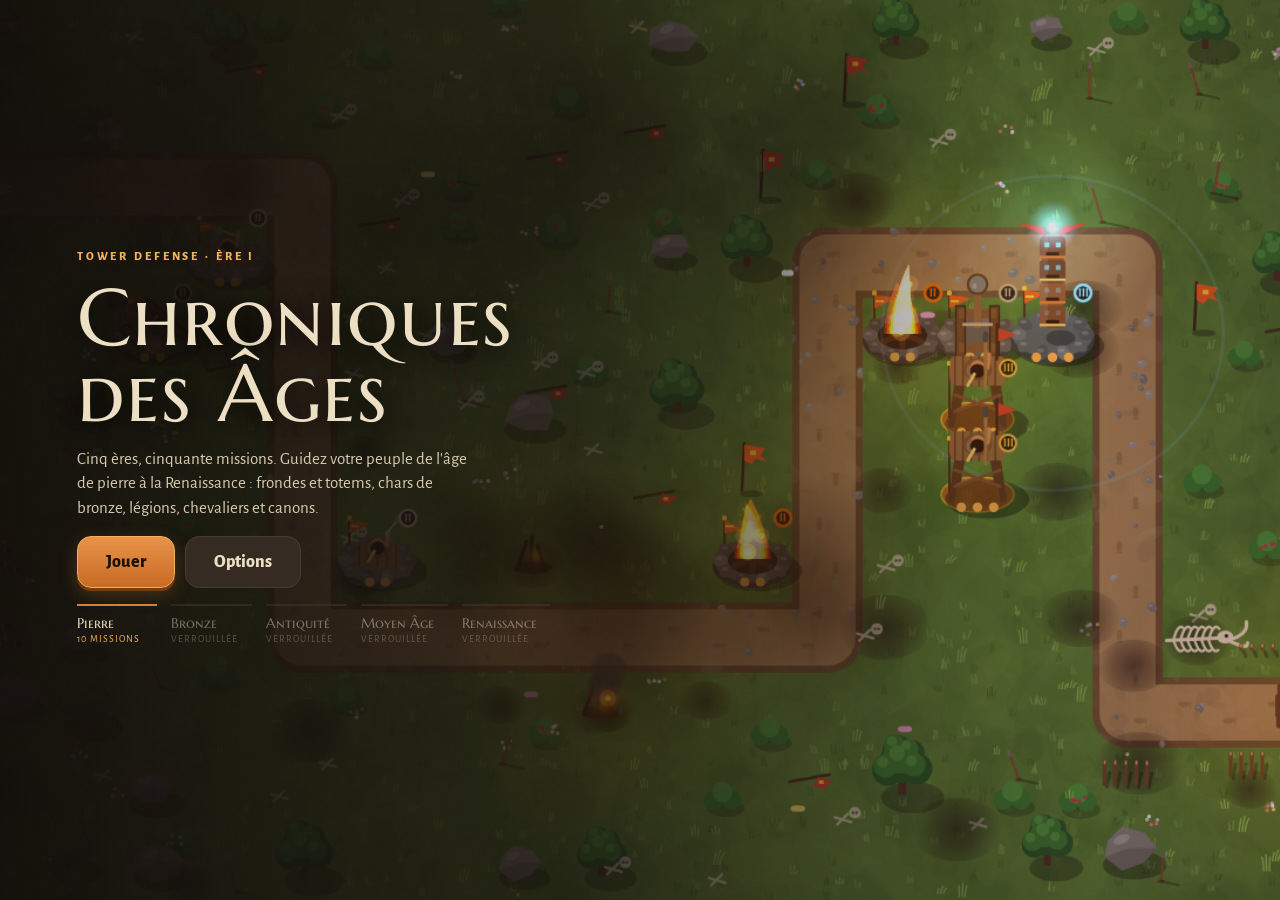
==== index.html @ ec306895 "Version jouable" ====
<!doctype html>
<html lang="fr">
<head>
<meta charset="utf-8">
<meta name="viewport" content="width=device-width, initial-scale=1, maximum-scale=1, user-scalable=no, viewport-fit=cover">
<meta name="theme-color" content="#15120f">
<meta name="mobile-web-app-capable" content="yes">
<meta name="apple-mobile-web-app-capable" content="yes">
<meta name="apple-mobile-web-app-status-bar-style" content="black-translucent">
<meta name="apple-mobile-web-app-title" content="Chroniques">
<meta name="description" content="Tower defense : guidez votre peuple de l'âge de pierre à la Renaissance.">
<link rel="manifest" href="manifest.webmanifest">
<link rel="icon" type="image/png" href="icons/icon-192.png">
<link rel="apple-touch-icon" href="icons/apple-touch-icon.png">
<title>Chroniques des Âges</title>
<link rel="stylesheet" href="fonts/fonts.css">
<link rel="preconnect" href="https://fonts.googleapis.com">
<link rel="preconnect" href="https://fonts.gstatic.com" crossorigin>
<link rel="stylesheet" href="https://fonts.googleapis.com/css2?family=Marcellus+SC&family=Alegreya+Sans:wght@400;500;700;800&display=swap">
<style>:root{--night:#15120f;--hide:#241e18;--hide-2:#352b22;--line:#4a3d30;--bone:#ecdfc4;--ash:#a39684;--ochre:#d8803a;--ochre-2:#f2b25c;--blood:#c4492f;--moss:#8fb253;--frost:#8fd3ff;--glass:rgba(24,19,15,.82);--f-display:"Marcellus SC","Trajan Pro",Georgia,serif;--f-body:"Alegreya Sans","Segoe UI",system-ui,sans-serif;--sl:env(safe-area-inset-left,0px);--sr:env(safe-area-inset-right,0px);--st:env(safe-area-inset-top,0px);--sb:env(safe-area-inset-bottom,0px);--side:96px;color-scheme:dark;}[hidden]{display:none!important}*{-webkit-tap-highlight-color:transparent;box-sizing:border-box}html,body{height:100%;margin:0;overflow:hidden;overscroll-behavior:none}body{background:var(--night);color:var(--bone);font-family:var(--f-body);font-size:15px;user-select:none;-webkit-user-select:none;-webkit-touch-callout:none;touch-action:none}button{font:inherit;color:inherit;cursor:pointer;border:0;background:none;padding:0}button:focus-visible{outline:2px solid var(--ochre-2);outline-offset:2px}svg.i{width:22px;height:22px;fill:none;stroke:currentColor;stroke-width:2.2;stroke-linecap:round;stroke-linejoin:round}#probe{position:fixed;visibility:hidden;pointer-events:none;padding:var(--st) var(--sr) var(--sb) var(--sl)}#app{position:fixed;inset:0;overflow:hidden;background:radial-gradient(ellipse at center,#241c14,var(--night) 75%)}#stage{position:absolute;inset:0}#cv{position:absolute;display:block;touch-action:none;filter:saturate(1.18) contrast(1.04);border-radius:6px;box-shadow:0 0 60px #000c}.hbtn{display:inline-flex;align-items:center;justify-content:center;gap:6px;min-height:40px;padding:8px 14px;border-radius:10px;background:var(--hide-2);border:1px solid var(--line);font-weight:800;font-size:15px;white-space:nowrap}.hbtn:hover{border-color:var(--ochre)}.hbtn.primary{background:linear-gradient(#e9934a,#c86a24);color:#1b120a;border-color:var(--ochre-2);box-shadow:0 3px 0 #7a3a10,0 6px 18px #d8803a44}.hbtn.primary:active{transform:translateY(2px);box-shadow:0 1px 0 #7a3a10}.hbtn[disabled]{opacity:.45;cursor:default}.big{min-height:52px;padding:12px 28px;font-size:18px;border-radius:14px}.ibtn{width:44px;height:44px;border-radius:12px;display:grid;place-items:center;background:var(--glass);border:1px solid var(--line);color:var(--bone)}.ibtn:active{transform:scale(.94)}.ibtn.on{border-color:var(--ochre-2);color:var(--ochre-2)}#hud{position:absolute;z-index:3;display:flex;gap:8px;font-variant-numeric:tabular-nums;pointer-events:none}#hud>*{pointer-events:auto}.chip{display:flex;align-items:center;gap:6px;padding:5px 10px;border-radius:999px;background:var(--glass);border:1px solid var(--line);font-weight:800;font-size:16px;line-height:1}.chip svg{width:18px;height:18px;flex:0 0 auto}.chip small{font-size:10px;font-weight:700;letter-spacing:.08em;text-transform:uppercase;color:var(--ash)}.mname{padding:6px 12px;border-radius:12px;background:var(--glass);border:1px solid var(--line);min-width:0}.mname small{display:block;font-size:10px;letter-spacing:.14em;text-transform:uppercase;color:var(--ash);white-space:nowrap;overflow:hidden;text-overflow:ellipsis}.mname span{display:block;font-family:var(--f-display);font-size:15px;white-space:nowrap;overflow:hidden;text-overflow:ellipsis}#bWave{position:relative;width:64px;height:64px;border-radius:50%;display:grid;place-items:center;background:radial-gradient(circle at 35% 30%,#f7b066,#c8601c);color:#1b120a;border:2px solid #ffd28a;box-shadow:0 4px 0 #7a3a10,0 0 24px #d8803a66}#bWave svg{width:26px;height:26px;fill:#1b120a;stroke:none}#bWave:active{transform:translateY(2px)}#bWave[disabled]{filter:grayscale(.8);opacity:.6;box-shadow:none}#bWave .cd{position:absolute;bottom:-6px;left:50%;transform:translateX(-50%);padding:1px 7px;border-radius:999px;background:#1b120a;color:var(--ochre-2);font-size:12px;font-weight:800;white-space:nowrap;border:1px solid var(--ochre)}#bWave .cd:empty{display:none}.hbtns{display:flex;gap:6px}.coin{position:fixed;z-index:30;width:16px;height:16px;border-radius:50%;pointer-events:none;background:radial-gradient(circle at 35% 30%,#fff6c0,#f2b23a 45%,#a8661a);box-shadow:0 0 10px #ffc24a99;border:1px solid #7a4a10}.chip.bump{animation:bump .25s ease-out}@keyframes bump{0%{transform:scale(1)}40%{transform:scale(1.18);border-color:#ffd27a;box-shadow:0 0 14px #ffc24a88}100%{transform:scale(1)}}#bar{position:absolute;z-index:3;display:flex;gap:6px}.tcard{position:relative;display:flex;flex-direction:column;align-items:center;gap:1px;padding:4px;border-radius:12px;background:var(--glass);border:1px solid var(--line);min-width:0}.tcard canvas{width:46px;height:46px;border-radius:9px;background:#2b241c}.tcard span{font-size:12px;font-weight:800;color:var(--ochre-2);font-variant-numeric:tabular-nums;line-height:1.1;white-space:nowrap}.tcard b{display:none}.tcard kbd{position:absolute;top:2px;right:5px;font:700 9px var(--f-body);color:var(--ash)}.tcard.on{border-color:var(--ochre-2);box-shadow:0 0 0 2px var(--ochre-2),0 0 18px #d8803a77;background:#3a2a1a}.tcard.poor span{color:var(--blood)}.tcard.locked{opacity:.38}.tcard.locked span{color:var(--ash);font-size:10px}#app.side #hud{left:var(--sl);top:0;bottom:0;width:var(--side);flex-direction:column;align-items:center;padding:calc(var(--st) + 8px) 6px calc(var(--sb) + 8px)}#app.side .mname{width:100%;text-align:center;padding:5px 6px}#app.side .mname span{font-size:12px}#app.side .chip{width:100%;justify-content:center;padding:5px 6px;font-size:15px}#app.side .chip small{display:none}#app.side #bWave{margin-top:auto}#app.side .hbtns{flex-wrap:wrap;justify-content:center;margin-top:8px}#app.side .hbtns .ibtn{width:40px;height:40px}#app.side #bar{right:var(--sr);top:0;bottom:0;width:var(--side);flex-direction:column;justify-content:center;padding:calc(var(--st) + 6px) 8px calc(var(--sb) + 6px);overflow-y:auto}#app.side .tcard{width:100%;flex:0 1 auto}#app.side #bar{gap:4px;scrollbar-width:none}#app.side #bar::-webkit-scrollbar{display:none}@media (max-height:520px){#app.side .tcard canvas{width:36px;height:36px}#app.side .tcard{padding:3px}#app.side .tcard span{font-size:11px}#app.side .tcard kbd{display:none}#app.side #bar{padding-top:2px;padding-bottom:2px}#app.side .chip{font-size:14px;padding:4px 6px}#app.side .mname{display:none}#app.side #bWave{width:56px;height:56px}}#app.stack #hud{left:calc(var(--sl) + 10px);right:calc(var(--sr) + 10px);top:calc(var(--st) + 8px);align-items:center;flex-wrap:nowrap}#app.stack .mname{margin-right:auto;max-width:34vw}#app.stack #bWave{width:52px;height:52px}#app.stack #bar{left:50%;transform:translateX(-50%);bottom:calc(var(--sb) + 8px);max-width:calc(100% - 20px);overflow-x:auto}#app.stack .tcard{flex-direction:row;padding:4px 12px 4px 4px;gap:8px}#app.stack .tcard b{display:block;font-size:13px;color:var(--bone);font-weight:700}#app.stack .tcard div{display:flex;flex-direction:column;align-items:flex-start}#tip{position:absolute;z-index:4;left:50%;transform:translateX(-50%);bottom:calc(var(--sb) + 10px);max-width:min(520px,70vw);padding:8px 14px;border-radius:12px;background:var(--glass);border:1px solid var(--ochre);font-size:13px;line-height:1.3;text-align:center;pointer-events:none}#tip b{color:var(--ochre-2)}#app.stack #tip{bottom:calc(var(--sb) + 84px)}#toast{position:absolute;z-index:4;left:50%;top:calc(var(--st) + 14px);transform:translateX(-50%);pointer-events:none;font-family:var(--f-display);font-size:clamp(20px,4vw,28px);letter-spacing:.06em;text-shadow:0 2px 12px #000,0 0 30px #d8803a88;opacity:0;transition:opacity .4s;text-align:center;white-space:nowrap}#toast.on{opacity:1}#toast small{display:block;font-family:var(--f-body);font-size:13px;letter-spacing:.12em;text-transform:uppercase;color:var(--ochre-2)}#app.stack #toast{top:calc(var(--st) + 70px)}#sel{position:absolute;z-index:5;width:250px;max-width:calc(100% - 24px);max-height:calc(100% - 20px - var(--st) - var(--sb));overflow-y:auto;background:#1d1813f2;border:1px solid var(--line);border-radius:14px;padding:12px;display:flex;flex-direction:column;gap:8px;box-shadow:0 8px 30px #000a;touch-action:pan-y}#app.side #sel{right:calc(var(--side) + var(--sr) + 8px);top:calc(var(--st) + 10px)}#app.stack #sel{right:calc(var(--sr) + 12px);top:calc(var(--st) + 76px)}#sel .shead{display:flex;align-items:flex-start;gap:8px}#sel .shead div{flex:1;min-width:0}#sel h3{margin:0;font-family:var(--f-display);font-weight:400;font-size:18px;line-height:1.1}#sel .lv{font-size:11px;letter-spacing:.12em;text-transform:uppercase;color:var(--ochre-2)}#sel .ibtn{width:32px;height:32px;border-radius:9px;flex:0 0 auto}#sel dl{margin:0;display:grid;grid-template-columns:auto 1fr;gap:2px 10px;font-size:13px;font-variant-numeric:tabular-nums}#sel dt{color:var(--ash)}#sel dd{margin:0;text-align:right;font-weight:700}#sel dd em{font-style:normal;color:var(--moss)}#sel .row{display:flex;gap:6px}#sel .row .hbtn{flex:1;font-size:13px;padding:6px 8px;min-height:38px}#sel .desc{font-size:12px;color:var(--ash);margin:0;line-height:1.3}.abil{display:flex;flex-direction:column;gap:4px;padding:8px;border-radius:10px;background:#2a2119;border:1px solid #5a4630}.abh{display:flex;justify-content:space-between;align-items:baseline;gap:8px}.abh b{font-family:var(--f-display);font-weight:400;font-size:14px;color:var(--ochre-2)}.abh span{font-size:11px;letter-spacing:.1em;color:var(--ochre-2);font-weight:800}.abil p{margin:0;font-size:12px;line-height:1.3}.abil .anext{color:var(--moss)}.abil .anext:empty{display:none}.hbtn.ab{background:#4a3520;border-color:var(--ochre);font-size:13px;min-height:36px}#sTarget{font-size:13px;min-height:36px}.screen{position:absolute;inset:0;z-index:10;overflow:auto;touch-action:pan-x pan-y;-webkit-overflow-scrolling:touch}#title{display:flex;align-items:center;background:linear-gradient(90deg,#120e0bf2 0%,#120e0bb8 45%,#120e0b10 85%)}.tinner{padding:calc(var(--st) + 24px) 20px calc(var(--sb) + 24px) calc(var(--sl) + clamp(20px,6vw,80px));max-width:640px;display:flex;flex-direction:column;gap:16px}.eyebrow{font-size:12px;letter-spacing:.24em;text-transform:uppercase;color:var(--ochre-2);font-weight:800}#title h1{margin:0;font-family:var(--f-display);font-weight:400;font-size:clamp(38px,7vw,80px);line-height:.95;letter-spacing:.02em;text-shadow:0 4px 30px #000}#title p{margin:0;font-size:17px;line-height:1.45;color:#d9cbb0;max-width:44ch}.cta{display:flex;gap:10px;flex-wrap:wrap}.timeline{display:flex;flex-wrap:wrap}.era{display:flex;flex-direction:column;gap:1px;padding:8px 14px 6px 0;margin-right:14px;border-top:2px solid var(--line);min-width:80px}.era b{font-family:var(--f-display);font-weight:400;font-size:14px}.era small{font-size:10px;letter-spacing:.1em;text-transform:uppercase;color:var(--ash)}.era.now{border-top-color:var(--ochre)}.era.now small{color:var(--ochre-2)}.era.off{opacity:.45}#eras{background:radial-gradient(ellipse at 30% 0%,#3a2a1a 0%,#15120f 65%);padding:calc(var(--st) + 16px) calc(var(--sr) + 16px) calc(var(--sb) + 16px) calc(var(--sl) + 16px)}.ewrap{max-width:1100px;margin:0 auto;display:flex;flex-direction:column;gap:14px}.ehead{display:flex;align-items:center;gap:14px}.ehead>div{flex:1;min-width:0}.ehead h2{margin:0;font-family:var(--f-display);font-weight:400;font-size:clamp(26px,4.5vw,42px);line-height:1}.ehead p{margin:4px 0 0;color:var(--ash);max-width:70ch;font-size:14px}.etabs{display:flex;gap:8px;overflow-x:auto;padding-bottom:2px;scrollbar-width:none}.etab{flex:1 0 120px;display:flex;flex-direction:column;gap:1px;padding:8px 12px;border-radius:12px;background:var(--hide);border:1px solid var(--line);text-align:left}.etab span{font-size:10px;letter-spacing:.14em;text-transform:uppercase;color:var(--ash)}.etab b{font-family:var(--f-display);font-weight:400;font-size:17px;white-space:nowrap}.etab small{font-size:12px;color:var(--ochre-2);font-variant-numeric:tabular-nums}.etab.on{border-color:var(--ochre-2);background:var(--hide-2);box-shadow:0 0 0 1px var(--ochre-2)}.etab.locked{opacity:.4}.etab.locked small{color:var(--ash)}.mgrid{display:grid;grid-template-columns:repeat(5,minmax(0,1fr));gap:10px}.mcard{display:flex;flex-direction:column;border-radius:12px;overflow:hidden;background:var(--hide);border:1px solid var(--line);text-align:left;transition:transform .15s,border-color .15s;min-width:0}.mcard canvas{width:100%;aspect-ratio:20/12;display:block;background:#222}.mcard .mb{padding:6px 10px 10px;display:flex;flex-direction:column;gap:2px}.mcard .num{font-size:10px;letter-spacing:.14em;text-transform:uppercase;color:var(--ash)}.mcard b{font-family:var(--f-display);font-weight:400;font-size:15px;line-height:1.15}.stars{color:var(--ochre-2);letter-spacing:2px;font-size:14px}.stars i{font-style:normal;color:#5a4c3d}.mcard:active:not(.locked){transform:scale(.97)}.mcard.locked{opacity:.4}.mcard.next{border-color:var(--ochre);box-shadow:0 0 22px #d8803a44}.nextera{display:flex;gap:14px;align-items:center;padding:14px;border-radius:12px;border:1px dashed var(--line);background:#1b1612;text-align:left;width:100%}.nextera .ico{width:52px;height:52px;flex:0 0 auto;border-radius:50%;display:grid;place-items:center;background:radial-gradient(circle,#b9874a,#5a3a1c);color:#1b120a;font-family:var(--f-display);font-size:22px}.nextera.open{border-style:solid;border-color:var(--ochre)}.nextera div{min-width:0;flex:1}.nextera b{font-family:var(--f-display);font-weight:400;font-size:19px}.nextera p{margin:2px 0 0;color:var(--ash);font-size:14px}#modal{z-index:20;display:grid;place-items:center;background:#0b0907d0;padding:calc(var(--st) + 12px) 12px calc(var(--sb) + 12px)}.mbox{background:var(--hide);border:1px solid var(--line);border-radius:18px;padding:22px;max-width:460px;width:100%;max-height:100%;overflow:auto;text-align:center;display:flex;flex-direction:column;gap:12px;box-shadow:0 20px 80px #000}.mbox h2{margin:0;font-family:var(--f-display);font-weight:400;font-size:30px;line-height:1.05}.mbox p{margin:0;color:#d9cbb0;line-height:1.4}.mbox .stars{font-size:32px}.mbox .cta{justify-content:center}.menu{display:flex;flex-direction:column;gap:8px}.menu .hbtn{width:100%}.toggles{display:grid;grid-template-columns:1fr 1fr;gap:8px}#rotate{position:fixed;inset:0;z-index:50;display:none;flex-direction:column;align-items:center;justify-content:center;gap:16px;background:var(--night);text-align:center;padding:24px}#rotate svg{width:72px;height:72px;stroke:var(--ochre-2);animation:rot 2.4s ease-in-out infinite}#rotate b{font-family:var(--f-display);font-weight:400;font-size:26px}#rotate p{margin:0;color:var(--ash)}@keyframes rot{0%,30%{transform:rotate(0)}60%,100%{transform:rotate(-90deg)}}@media (orientation:portrait) and (max-width:820px){#rotate{display:flex}}@media (max-height:520px){#title h1{font-size:clamp(32px,6vw,52px)}#title p{font-size:14px}.tinner{gap:10px}.timeline{display:none}.big{min-height:46px;padding:10px 22px;font-size:16px}.ehead p{display:none}.ehead h2{font-size:24px}.ewrap{gap:8px}#eras{padding-top:calc(var(--st) + 8px)}.eyebrow{font-size:10px}.etab span{display:none}.etab small{font-size:11px}.mcard .mb{padding:4px 8px 6px}.mcard b{font-size:13px}.mcard .num{font-size:9px}.stars{font-size:12px}.nextera{padding:8px}.nextera .ico{width:40px;height:40px;font-size:18px}.nextera b{font-size:16px}.nextera p{font-size:12px}.mgrid{grid-auto-flow:column;grid-template-columns:none;grid-auto-columns:minmax(150px,19%);overflow-x:auto;scroll-snap-type:x mandatory;padding-bottom:4px}.mcard{scroll-snap-align:start}.etab{padding:5px 10px;flex-basis:96px}.etab b{font-size:14px}.mbox{padding:16px;gap:8px}.mbox h2{font-size:24px}.mbox p{font-size:14px}#sel{width:230px;padding:10px;gap:6px}}@media (max-width:700px) and (min-height:521px){.mgrid{grid-template-columns:repeat(2,minmax(0,1fr))}}@media (prefers-reduced-motion:reduce){.mcard{transition:none}#rotate svg{animation:none}}</style>
</head>
<body>
<svg width="0" height="0" style="position:absolute">
  <symbol id="i-play" viewBox="0 0 24 24"><path d="M7 4.5v15l13-7.5z"/></symbol>
  <symbol id="i-pause" viewBox="0 0 24 24"><path d="M8 5v14M16 5v14"/></symbol>
  <symbol id="i-fast" viewBox="0 0 24 24"><path d="M4 6l7 6-7 6zM13 6l7 6-7 6z"/></symbol>
  <symbol id="i-menu" viewBox="0 0 24 24"><path d="M4 7h16M4 12h16M4 17h16"/></symbol>
  <symbol id="i-close" viewBox="0 0 24 24"><path d="M6 6l12 12M18 6L6 18"/></symbol>
  <symbol id="i-back" viewBox="0 0 24 24"><path d="M15 5l-7 7 7 7"/></symbol>
  <symbol id="i-phone" viewBox="0 0 24 24"><rect x="7" y="2" width="10" height="20" rx="2"/><path d="M11 18h2"/></symbol>
</svg>
<div id="probe"></div>
<div id="app" class="side">
  <main id="stage">
    <canvas id="cv" width="1280" height="768"></canvas>
    <div id="toast"></div>
    <div id="tip" hidden></div>
    <aside id="sel" hidden>
      <div class="shead"><div><div class="lv" id="sLv">Niveau 1</div><h3 id="sName">Frondeur</h3></div><button class="ibtn" id="sClose" aria-label="Fermer"><svg class="i"><use href="#i-close"/></svg></button></div>
      <p class="desc" id="sDesc"></p>
      <dl id="sStats"></dl>
      <div class="abil" id="sAbil">
        <div class="abh"><b id="aName">Capacité</b><span id="aRank"></span></div>
        <p id="aDesc"></p>
        <p class="anext" id="aNext"></p>
        <button class="hbtn ab" id="sAb">Apprendre</button>
      </div>
      <button class="hbtn" id="sTarget">Cible : premier</button>
      <div class="row"><button class="hbtn primary" id="sUp">Améliorer</button><button class="hbtn" id="sSell">Vendre</button></div>
    </aside>
  </main>
  <header id="hud" hidden>
    <div class="mname"><small id="hEra">Pierre · Mission 1</small><span id="hName">—</span></div>
    <div class="chip" title="Monnaie"><svg viewBox="0 0 20 20"><path d="M10 1 17 8 13 19 5 17 3 7Z" fill="#e8c86a" stroke="#8a6a24"/><path d="M10 1 9 9 13 19M9 9 3 7" stroke="#a8862e" fill="none"/></svg><span id="hGold">0</span><small id="hMoney">silex</small></div>
    <div class="chip" title="Population"><svg viewBox="0 0 20 20"><path d="M10 18s-7-4.5-7-9.5A4 4 0 0 1 10 6a4 4 0 0 1 7 2.5C17 13.5 10 18 10 18z" fill="#e0533a"/></svg><span id="hLives">20</span><small id="hPeople">tribu</small></div>
    <div class="chip" title="Vague"><svg viewBox="0 0 20 20"><path d="M4 18V3l11 4-11 4" fill="#8fd3ff" stroke="#3a6a8a"/></svg><span id="hWave">0/0</span></div>
    <div class="hbtns">
      <button class="ibtn" id="bSpeed" aria-label="Vitesse"><svg class="i"><use href="#i-fast"/></svg></button>
      <button class="ibtn" id="bPause" aria-label="Pause"><svg class="i"><use href="#i-pause"/></svg></button>
      <button class="ibtn" id="bMenu" aria-label="Menu"><svg class="i"><use href="#i-menu"/></svg></button>
    </div>
    <button id="bWave" aria-label="Lancer la vague"><svg><use href="#i-play"/></svg><span class="cd" id="bWaveCd"></span></button>
  </header>
  <nav id="bar" hidden></nav>
  <section id="title" class="screen">
    <div class="tinner">
      <div class="eyebrow" id="tEyebrow">Tower defense · Ère I</div>
      <h1>Chroniques des Âges</h1>
      <p>Cinq ères, cinquante missions. Guidez votre peuple de l'âge de pierre à la Renaissance : frondes et totems, chars de bronze, légions, chevaliers et canons.</p>
      <div class="cta"><button class="hbtn primary big" id="bPlay">Jouer</button><button class="hbtn big" id="bOptions">Options</button></div>
      <div class="timeline">
        <div class="era now"><b>Pierre</b><small>10 missions</small></div>
        <div class="era off"><b>Bronze</b><small>Verrouillée</small></div>
        <div class="era off"><b>Antiquité</b><small>Verrouillée</small></div>
        <div class="era off"><b>Moyen Âge</b><small>Verrouillée</small></div>
        <div class="era off"><b>Renaissance</b><small>Verrouillée</small></div>
      </div>
    </div>
  </section>
  <section id="eras" class="screen" hidden>
    <div class="ewrap">
      <div class="ehead">
        <button class="ibtn" id="bBack" aria-label="Accueil"><svg class="i"><use href="#i-back"/></svg></button>
        <div><div class="eyebrow" id="eEyebrow">Chapitre I</div><h2 id="eTitle">L'Âge de Pierre</h2><p id="eDesc"></p></div>
      </div>
      <div class="etabs" id="etabs"></div>
      <div class="mgrid" id="mgrid"></div>
      <button class="nextera" id="nextEra">
        <span class="ico" id="nextIco">II</span>
        <div><b id="nextName">L'Âge du Bronze</b><p id="nextTxt">Terminez la mission 10 pour faire entrer votre peuple dans l'ère suivante.</p></div>
      </button>
    </div>
  </section>
  <div id="modal" class="screen" hidden><div class="mbox" id="mbox"></div></div>
</div>
<div id="rotate"><svg class="i"><use href="#i-phone"/></svg><b>Tournez votre appareil</b><p>Chroniques des Âges se joue en mode paysage.</p></div>
<script src="game.min.js"></script>
<script>if('serviceWorker'in navigator&&location.protocol==='https:'&&window.self===window.top){addEventListener('load',()=>navigator.serviceWorker.register('sw.js').catch(()=>{}));}</script>
</body>
</html>
---- fonts/fonts.css ----
/* Polices sous licence SIL Open Font License (Marcellus SC, Alegreya Sans) */
@font-face {
  font-family: 'Alegreya Sans';
  font-style: normal;
  font-weight: 400;
  font-display: swap;
  src: url(AlegreyaSans-400-latin-ext.woff2) format('woff2');
  unicode-range: U+0100-02BA, U+02BD-02C5, U+02C7-02CC, U+02CE-02D7, U+02DD-02FF, U+0304, U+0308, U+0329, U+1D00-1DBF, U+1E00-1E9F, U+1EF2-1EFF, U+2020, U+20A0-20AB, U+20AD-20C0, U+2113, U+2C60-2C7F, U+A720-A7FF;
}
@font-face {
  font-family: 'Alegreya Sans';
  font-style: normal;
  font-weight: 400;
  font-display: swap;
  src: url(AlegreyaSans-400-latin.woff2) format('woff2');
  unicode-range: U+0000-00FF, U+0131, U+0152-0153, U+02BB-02BC, U+02C6, U+02DA, U+02DC, U+0304, U+0308, U+0329, U+2000-206F, U+20AC, U+2122, U+2191, U+2193, U+2212, U+2215, U+FEFF, U+FFFD;
}
@font-face {
  font-family: 'Alegreya Sans';
  font-style: normal;
  font-weight: 500;
  font-display: swap;
  src: url(AlegreyaSans-500-latin-ext.woff2) format('woff2');
  unicode-range: U+0100-02BA, U+02BD-02C5, U+02C7-02CC, U+02CE-02D7, U+02DD-02FF, U+0304, U+0308, U+0329, U+1D00-1DBF, U+1E00-1E9F, U+1EF2-1EFF, U+2020, U+20A0-20AB, U+20AD-20C0, U+2113, U+2C60-2C7F, U+A720-A7FF;
}
@font-face {
  font-family: 'Alegreya Sans';
  font-style: normal;
  font-weight: 500;
  font-display: swap;
  src: url(AlegreyaSans-500-latin.woff2) format('woff2');
  unicode-range: U+0000-00FF, U+0131, U+0152-0153, U+02BB-02BC, U+02C6, U+02DA, U+02DC, U+0304, U+0308, U+0329, U+2000-206F, U+20AC, U+2122, U+2191, U+2193, U+2212, U+2215, U+FEFF, U+FFFD;
}
@font-face {
  font-family: 'Alegreya Sans';
  font-style: normal;
  font-weight: 700;
  font-display: swap;
  src: url(AlegreyaSans-700-latin-ext.woff2) format('woff2');
  unicode-range: U+0100-02BA, U+02BD-02C5, U+02C7-02CC, U+02CE-02D7, U+02DD-02FF, U+0304, U+0308, U+0329, U+1D00-1DBF, U+1E00-1E9F, U+1EF2-1EFF, U+2020, U+20A0-20AB, U+20AD-20C0, U+2113, U+2C60-2C7F, U+A720-A7FF;
}
@font-face {
  font-family: 'Alegreya Sans';
  font-style: normal;
  font-weight: 700;
  font-display: swap;
  src: url(AlegreyaSans-700-latin.woff2) format('woff2');
  unicode-range: U+0000-00FF, U+0131, U+0152-0153, U+02BB-02BC, U+02C6, U+02DA, U+02DC, U+0304, U+0308, U+0329, U+2000-206F, U+20AC, U+2122, U+2191, U+2193, U+2212, U+2215, U+FEFF, U+FFFD;
}
@font-face {
  font-family: 'Alegreya Sans';
  font-style: normal;
  font-weight: 800;
  font-display: swap;
  src: url(AlegreyaSans-800-latin-ext.woff2) format('woff2');
  unicode-range: U+0100-02BA, U+02BD-02C5, U+02C7-02CC, U+02CE-02D7, U+02DD-02FF, U+0304, U+0308, U+0329, U+1D00-1DBF, U+1E00-1E9F, U+1EF2-1EFF, U+2020, U+20A0-20AB, U+20AD-20C0, U+2113, U+2C60-2C7F, U+A720-A7FF;
}
@font-face {
  font-family: 'Alegreya Sans';
  font-style: normal;
  font-weight: 800;
  font-display: swap;
  src: url(AlegreyaSans-800-latin.woff2) format('woff2');
  unicode-range: U+0000-00FF, U+0131, U+0152-0153, U+02BB-02BC, U+02C6, U+02DA, U+02DC, U+0304, U+0308, U+0329, U+2000-206F, U+20AC, U+2122, U+2191, U+2193, U+2212, U+2215, U+FEFF, U+FFFD;
}
@font-face {
  font-family: 'Marcellus SC';
  font-style: normal;
  font-weight: 400;
  font-display: swap;
  src: url(MarcellusSC-400-latin-ext.woff2) format('woff2');
  unicode-range: U+0100-02BA, U+02BD-02C5, U+02C7-02CC, U+02CE-02D7, U+02DD-02FF, U+0304, U+0308, U+0329, U+1D00-1DBF, U+1E00-1E9F, U+1EF2-1EFF, U+2020, U+20A0-20AB, U+20AD-20C0, U+2113, U+2C60-2C7F, U+A720-A7FF;
}
@font-face {
  font-family: 'Marcellus SC';
  font-style: normal;
  font-weight: 400;
  font-display: swap;
  src: url(MarcellusSC-400-latin.woff2) format('woff2');
  unicode-range: U+0000-00FF, U+0131, U+0152-0153, U+02BB-02BC, U+02C6, U+02DA, U+02DC, U+0304, U+0308, U+0329, U+2000-206F, U+20AC, U+2122, U+2191, U+2193, U+2212, U+2215, U+FEFF, U+FFFD;
}
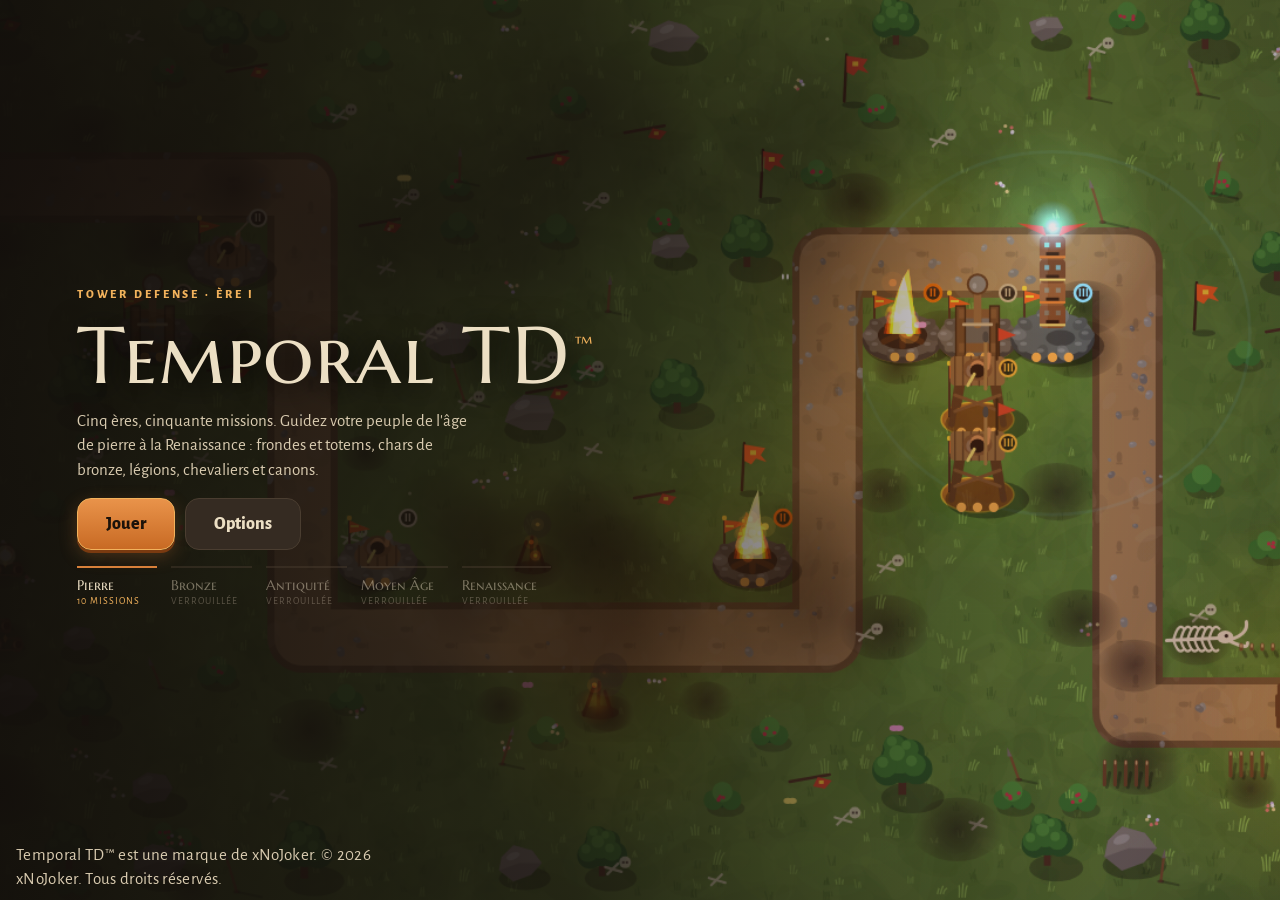
==== commit 1cb348ea: "Temporal TD" ====
--- a/index.html
+++ b/index.html
@@ -7,17 +7,17 @@
 <meta name="mobile-web-app-capable" content="yes">
 <meta name="apple-mobile-web-app-capable" content="yes">
 <meta name="apple-mobile-web-app-status-bar-style" content="black-translucent">
-<meta name="apple-mobile-web-app-title" content="Chroniques">
+<meta name="apple-mobile-web-app-title" content="Temporal TD">
 <meta name="description" content="Tower defense : guidez votre peuple de l'âge de pierre à la Renaissance.">
 <link rel="manifest" href="manifest.webmanifest">
 <link rel="icon" type="image/png" href="icons/icon-192.png">
 <link rel="apple-touch-icon" href="icons/apple-touch-icon.png">
-<title>Chroniques des Âges</title>
+<title>Temporal TD</title>
 <link rel="stylesheet" href="fonts/fonts.css">
 <link rel="preconnect" href="https://fonts.googleapis.com">
 <link rel="preconnect" href="https://fonts.gstatic.com" crossorigin>
 <link rel="stylesheet" href="https://fonts.googleapis.com/css2?family=Marcellus+SC&family=Alegreya+Sans:wght@400;500;700;800&display=swap">
-<style>:root{--night:#15120f;--hide:#241e18;--hide-2:#352b22;--line:#4a3d30;--bone:#ecdfc4;--ash:#a39684;--ochre:#d8803a;--ochre-2:#f2b25c;--blood:#c4492f;--moss:#8fb253;--frost:#8fd3ff;--glass:rgba(24,19,15,.82);--f-display:"Marcellus SC","Trajan Pro",Georgia,serif;--f-body:"Alegreya Sans","Segoe UI",system-ui,sans-serif;--sl:env(safe-area-inset-left,0px);--sr:env(safe-area-inset-right,0px);--st:env(safe-area-inset-top,0px);--sb:env(safe-area-inset-bottom,0px);--side:96px;color-scheme:dark;}[hidden]{display:none!important}*{-webkit-tap-highlight-color:transparent;box-sizing:border-box}html,body{height:100%;margin:0;overflow:hidden;overscroll-behavior:none}body{background:var(--night);color:var(--bone);font-family:var(--f-body);font-size:15px;user-select:none;-webkit-user-select:none;-webkit-touch-callout:none;touch-action:none}button{font:inherit;color:inherit;cursor:pointer;border:0;background:none;padding:0}button:focus-visible{outline:2px solid var(--ochre-2);outline-offset:2px}svg.i{width:22px;height:22px;fill:none;stroke:currentColor;stroke-width:2.2;stroke-linecap:round;stroke-linejoin:round}#probe{position:fixed;visibility:hidden;pointer-events:none;padding:var(--st) var(--sr) var(--sb) var(--sl)}#app{position:fixed;inset:0;overflow:hidden;background:radial-gradient(ellipse at center,#241c14,var(--night) 75%)}#stage{position:absolute;inset:0}#cv{position:absolute;display:block;touch-action:none;filter:saturate(1.18) contrast(1.04);border-radius:6px;box-shadow:0 0 60px #000c}.hbtn{display:inline-flex;align-items:center;justify-content:center;gap:6px;min-height:40px;padding:8px 14px;border-radius:10px;background:var(--hide-2);border:1px solid var(--line);font-weight:800;font-size:15px;white-space:nowrap}.hbtn:hover{border-color:var(--ochre)}.hbtn.primary{background:linear-gradient(#e9934a,#c86a24);color:#1b120a;border-color:var(--ochre-2);box-shadow:0 3px 0 #7a3a10,0 6px 18px #d8803a44}.hbtn.primary:active{transform:translateY(2px);box-shadow:0 1px 0 #7a3a10}.hbtn[disabled]{opacity:.45;cursor:default}.big{min-height:52px;padding:12px 28px;font-size:18px;border-radius:14px}.ibtn{width:44px;height:44px;border-radius:12px;display:grid;place-items:center;background:var(--glass);border:1px solid var(--line);color:var(--bone)}.ibtn:active{transform:scale(.94)}.ibtn.on{border-color:var(--ochre-2);color:var(--ochre-2)}#hud{position:absolute;z-index:3;display:flex;gap:8px;font-variant-numeric:tabular-nums;pointer-events:none}#hud>*{pointer-events:auto}.chip{display:flex;align-items:center;gap:6px;padding:5px 10px;border-radius:999px;background:var(--glass);border:1px solid var(--line);font-weight:800;font-size:16px;line-height:1}.chip svg{width:18px;height:18px;flex:0 0 auto}.chip small{font-size:10px;font-weight:700;letter-spacing:.08em;text-transform:uppercase;color:var(--ash)}.mname{padding:6px 12px;border-radius:12px;background:var(--glass);border:1px solid var(--line);min-width:0}.mname small{display:block;font-size:10px;letter-spacing:.14em;text-transform:uppercase;color:var(--ash);white-space:nowrap;overflow:hidden;text-overflow:ellipsis}.mname span{display:block;font-family:var(--f-display);font-size:15px;white-space:nowrap;overflow:hidden;text-overflow:ellipsis}#bWave{position:relative;width:64px;height:64px;border-radius:50%;display:grid;place-items:center;background:radial-gradient(circle at 35% 30%,#f7b066,#c8601c);color:#1b120a;border:2px solid #ffd28a;box-shadow:0 4px 0 #7a3a10,0 0 24px #d8803a66}#bWave svg{width:26px;height:26px;fill:#1b120a;stroke:none}#bWave:active{transform:translateY(2px)}#bWave[disabled]{filter:grayscale(.8);opacity:.6;box-shadow:none}#bWave .cd{position:absolute;bottom:-6px;left:50%;transform:translateX(-50%);padding:1px 7px;border-radius:999px;background:#1b120a;color:var(--ochre-2);font-size:12px;font-weight:800;white-space:nowrap;border:1px solid var(--ochre)}#bWave .cd:empty{display:none}.hbtns{display:flex;gap:6px}.coin{position:fixed;z-index:30;width:16px;height:16px;border-radius:50%;pointer-events:none;background:radial-gradient(circle at 35% 30%,#fff6c0,#f2b23a 45%,#a8661a);box-shadow:0 0 10px #ffc24a99;border:1px solid #7a4a10}.chip.bump{animation:bump .25s ease-out}@keyframes bump{0%{transform:scale(1)}40%{transform:scale(1.18);border-color:#ffd27a;box-shadow:0 0 14px #ffc24a88}100%{transform:scale(1)}}#bar{position:absolute;z-index:3;display:flex;gap:6px}.tcard{position:relative;display:flex;flex-direction:column;align-items:center;gap:1px;padding:4px;border-radius:12px;background:var(--glass);border:1px solid var(--line);min-width:0}.tcard canvas{width:46px;height:46px;border-radius:9px;background:#2b241c}.tcard span{font-size:12px;font-weight:800;color:var(--ochre-2);font-variant-numeric:tabular-nums;line-height:1.1;white-space:nowrap}.tcard b{display:none}.tcard kbd{position:absolute;top:2px;right:5px;font:700 9px var(--f-body);color:var(--ash)}.tcard.on{border-color:var(--ochre-2);box-shadow:0 0 0 2px var(--ochre-2),0 0 18px #d8803a77;background:#3a2a1a}.tcard.poor span{color:var(--blood)}.tcard.locked{opacity:.38}.tcard.locked span{color:var(--ash);font-size:10px}#app.side #hud{left:var(--sl);top:0;bottom:0;width:var(--side);flex-direction:column;align-items:center;padding:calc(var(--st) + 8px) 6px calc(var(--sb) + 8px)}#app.side .mname{width:100%;text-align:center;padding:5px 6px}#app.side .mname span{font-size:12px}#app.side .chip{width:100%;justify-content:center;padding:5px 6px;font-size:15px}#app.side .chip small{display:none}#app.side #bWave{margin-top:auto}#app.side .hbtns{flex-wrap:wrap;justify-content:center;margin-top:8px}#app.side .hbtns .ibtn{width:40px;height:40px}#app.side #bar{right:var(--sr);top:0;bottom:0;width:var(--side);flex-direction:column;justify-content:center;padding:calc(var(--st) + 6px) 8px calc(var(--sb) + 6px);overflow-y:auto}#app.side .tcard{width:100%;flex:0 1 auto}#app.side #bar{gap:4px;scrollbar-width:none}#app.side #bar::-webkit-scrollbar{display:none}@media (max-height:520px){#app.side .tcard canvas{width:36px;height:36px}#app.side .tcard{padding:3px}#app.side .tcard span{font-size:11px}#app.side .tcard kbd{display:none}#app.side #bar{padding-top:2px;padding-bottom:2px}#app.side .chip{font-size:14px;padding:4px 6px}#app.side .mname{display:none}#app.side #bWave{width:56px;height:56px}}#app.stack #hud{left:calc(var(--sl) + 10px);right:calc(var(--sr) + 10px);top:calc(var(--st) + 8px);align-items:center;flex-wrap:nowrap}#app.stack .mname{margin-right:auto;max-width:34vw}#app.stack #bWave{width:52px;height:52px}#app.stack #bar{left:50%;transform:translateX(-50%);bottom:calc(var(--sb) + 8px);max-width:calc(100% - 20px);overflow-x:auto}#app.stack .tcard{flex-direction:row;padding:4px 12px 4px 4px;gap:8px}#app.stack .tcard b{display:block;font-size:13px;color:var(--bone);font-weight:700}#app.stack .tcard div{display:flex;flex-direction:column;align-items:flex-start}#tip{position:absolute;z-index:4;left:50%;transform:translateX(-50%);bottom:calc(var(--sb) + 10px);max-width:min(520px,70vw);padding:8px 14px;border-radius:12px;background:var(--glass);border:1px solid var(--ochre);font-size:13px;line-height:1.3;text-align:center;pointer-events:none}#tip b{color:var(--ochre-2)}#app.stack #tip{bottom:calc(var(--sb) + 84px)}#toast{position:absolute;z-index:4;left:50%;top:calc(var(--st) + 14px);transform:translateX(-50%);pointer-events:none;font-family:var(--f-display);font-size:clamp(20px,4vw,28px);letter-spacing:.06em;text-shadow:0 2px 12px #000,0 0 30px #d8803a88;opacity:0;transition:opacity .4s;text-align:center;white-space:nowrap}#toast.on{opacity:1}#toast small{display:block;font-family:var(--f-body);font-size:13px;letter-spacing:.12em;text-transform:uppercase;color:var(--ochre-2)}#app.stack #toast{top:calc(var(--st) + 70px)}#sel{position:absolute;z-index:5;width:250px;max-width:calc(100% - 24px);max-height:calc(100% - 20px - var(--st) - var(--sb));overflow-y:auto;background:#1d1813f2;border:1px solid var(--line);border-radius:14px;padding:12px;display:flex;flex-direction:column;gap:8px;box-shadow:0 8px 30px #000a;touch-action:pan-y}#app.side #sel{right:calc(var(--side) + var(--sr) + 8px);top:calc(var(--st) + 10px)}#app.stack #sel{right:calc(var(--sr) + 12px);top:calc(var(--st) + 76px)}#sel .shead{display:flex;align-items:flex-start;gap:8px}#sel .shead div{flex:1;min-width:0}#sel h3{margin:0;font-family:var(--f-display);font-weight:400;font-size:18px;line-height:1.1}#sel .lv{font-size:11px;letter-spacing:.12em;text-transform:uppercase;color:var(--ochre-2)}#sel .ibtn{width:32px;height:32px;border-radius:9px;flex:0 0 auto}#sel dl{margin:0;display:grid;grid-template-columns:auto 1fr;gap:2px 10px;font-size:13px;font-variant-numeric:tabular-nums}#sel dt{color:var(--ash)}#sel dd{margin:0;text-align:right;font-weight:700}#sel dd em{font-style:normal;color:var(--moss)}#sel .row{display:flex;gap:6px}#sel .row .hbtn{flex:1;font-size:13px;padding:6px 8px;min-height:38px}#sel .desc{font-size:12px;color:var(--ash);margin:0;line-height:1.3}.abil{display:flex;flex-direction:column;gap:4px;padding:8px;border-radius:10px;background:#2a2119;border:1px solid #5a4630}.abh{display:flex;justify-content:space-between;align-items:baseline;gap:8px}.abh b{font-family:var(--f-display);font-weight:400;font-size:14px;color:var(--ochre-2)}.abh span{font-size:11px;letter-spacing:.1em;color:var(--ochre-2);font-weight:800}.abil p{margin:0;font-size:12px;line-height:1.3}.abil .anext{color:var(--moss)}.abil .anext:empty{display:none}.hbtn.ab{background:#4a3520;border-color:var(--ochre);font-size:13px;min-height:36px}#sTarget{font-size:13px;min-height:36px}.screen{position:absolute;inset:0;z-index:10;overflow:auto;touch-action:pan-x pan-y;-webkit-overflow-scrolling:touch}#title{display:flex;align-items:center;background:linear-gradient(90deg,#120e0bf2 0%,#120e0bb8 45%,#120e0b10 85%)}.tinner{padding:calc(var(--st) + 24px) 20px calc(var(--sb) + 24px) calc(var(--sl) + clamp(20px,6vw,80px));max-width:640px;display:flex;flex-direction:column;gap:16px}.eyebrow{font-size:12px;letter-spacing:.24em;text-transform:uppercase;color:var(--ochre-2);font-weight:800}#title h1{margin:0;font-family:var(--f-display);font-weight:400;font-size:clamp(38px,7vw,80px);line-height:.95;letter-spacing:.02em;text-shadow:0 4px 30px #000}#title p{margin:0;font-size:17px;line-height:1.45;color:#d9cbb0;max-width:44ch}.cta{display:flex;gap:10px;flex-wrap:wrap}.timeline{display:flex;flex-wrap:wrap}.era{display:flex;flex-direction:column;gap:1px;padding:8px 14px 6px 0;margin-right:14px;border-top:2px solid var(--line);min-width:80px}.era b{font-family:var(--f-display);font-weight:400;font-size:14px}.era small{font-size:10px;letter-spacing:.1em;text-transform:uppercase;color:var(--ash)}.era.now{border-top-color:var(--ochre)}.era.now small{color:var(--ochre-2)}.era.off{opacity:.45}#eras{background:radial-gradient(ellipse at 30% 0%,#3a2a1a 0%,#15120f 65%);padding:calc(var(--st) + 16px) calc(var(--sr) + 16px) calc(var(--sb) + 16px) calc(var(--sl) + 16px)}.ewrap{max-width:1100px;margin:0 auto;display:flex;flex-direction:column;gap:14px}.ehead{display:flex;align-items:center;gap:14px}.ehead>div{flex:1;min-width:0}.ehead h2{margin:0;font-family:var(--f-display);font-weight:400;font-size:clamp(26px,4.5vw,42px);line-height:1}.ehead p{margin:4px 0 0;color:var(--ash);max-width:70ch;font-size:14px}.etabs{display:flex;gap:8px;overflow-x:auto;padding-bottom:2px;scrollbar-width:none}.etab{flex:1 0 120px;display:flex;flex-direction:column;gap:1px;padding:8px 12px;border-radius:12px;background:var(--hide);border:1px solid var(--line);text-align:left}.etab span{font-size:10px;letter-spacing:.14em;text-transform:uppercase;color:var(--ash)}.etab b{font-family:var(--f-display);font-weight:400;font-size:17px;white-space:nowrap}.etab small{font-size:12px;color:var(--ochre-2);font-variant-numeric:tabular-nums}.etab.on{border-color:var(--ochre-2);background:var(--hide-2);box-shadow:0 0 0 1px var(--ochre-2)}.etab.locked{opacity:.4}.etab.locked small{color:var(--ash)}.mgrid{display:grid;grid-template-columns:repeat(5,minmax(0,1fr));gap:10px}.mcard{display:flex;flex-direction:column;border-radius:12px;overflow:hidden;background:var(--hide);border:1px solid var(--line);text-align:left;transition:transform .15s,border-color .15s;min-width:0}.mcard canvas{width:100%;aspect-ratio:20/12;display:block;background:#222}.mcard .mb{padding:6px 10px 10px;display:flex;flex-direction:column;gap:2px}.mcard .num{font-size:10px;letter-spacing:.14em;text-transform:uppercase;color:var(--ash)}.mcard b{font-family:var(--f-display);font-weight:400;font-size:15px;line-height:1.15}.stars{color:var(--ochre-2);letter-spacing:2px;font-size:14px}.stars i{font-style:normal;color:#5a4c3d}.mcard:active:not(.locked){transform:scale(.97)}.mcard.locked{opacity:.4}.mcard.next{border-color:var(--ochre);box-shadow:0 0 22px #d8803a44}.nextera{display:flex;gap:14px;align-items:center;padding:14px;border-radius:12px;border:1px dashed var(--line);background:#1b1612;text-align:left;width:100%}.nextera .ico{width:52px;height:52px;flex:0 0 auto;border-radius:50%;display:grid;place-items:center;background:radial-gradient(circle,#b9874a,#5a3a1c);color:#1b120a;font-family:var(--f-display);font-size:22px}.nextera.open{border-style:solid;border-color:var(--ochre)}.nextera div{min-width:0;flex:1}.nextera b{font-family:var(--f-display);font-weight:400;font-size:19px}.nextera p{margin:2px 0 0;color:var(--ash);font-size:14px}#modal{z-index:20;display:grid;place-items:center;background:#0b0907d0;padding:calc(var(--st) + 12px) 12px calc(var(--sb) + 12px)}.mbox{background:var(--hide);border:1px solid var(--line);border-radius:18px;padding:22px;max-width:460px;width:100%;max-height:100%;overflow:auto;text-align:center;display:flex;flex-direction:column;gap:12px;box-shadow:0 20px 80px #000}.mbox h2{margin:0;font-family:var(--f-display);font-weight:400;font-size:30px;line-height:1.05}.mbox p{margin:0;color:#d9cbb0;line-height:1.4}.mbox .stars{font-size:32px}.mbox .cta{justify-content:center}.menu{display:flex;flex-direction:column;gap:8px}.menu .hbtn{width:100%}.toggles{display:grid;grid-template-columns:1fr 1fr;gap:8px}#rotate{position:fixed;inset:0;z-index:50;display:none;flex-direction:column;align-items:center;justify-content:center;gap:16px;background:var(--night);text-align:center;padding:24px}#rotate svg{width:72px;height:72px;stroke:var(--ochre-2);animation:rot 2.4s ease-in-out infinite}#rotate b{font-family:var(--f-display);font-weight:400;font-size:26px}#rotate p{margin:0;color:var(--ash)}@keyframes rot{0%,30%{transform:rotate(0)}60%,100%{transform:rotate(-90deg)}}@media (orientation:portrait) and (max-width:820px){#rotate{display:flex}}@media (max-height:520px){#title h1{font-size:clamp(32px,6vw,52px)}#title p{font-size:14px}.tinner{gap:10px}.timeline{display:none}.big{min-height:46px;padding:10px 22px;font-size:16px}.ehead p{display:none}.ehead h2{font-size:24px}.ewrap{gap:8px}#eras{padding-top:calc(var(--st) + 8px)}.eyebrow{font-size:10px}.etab span{display:none}.etab small{font-size:11px}.mcard .mb{padding:4px 8px 6px}.mcard b{font-size:13px}.mcard .num{font-size:9px}.stars{font-size:12px}.nextera{padding:8px}.nextera .ico{width:40px;height:40px;font-size:18px}.nextera b{font-size:16px}.nextera p{font-size:12px}.mgrid{grid-auto-flow:column;grid-template-columns:none;grid-auto-columns:minmax(150px,19%);overflow-x:auto;scroll-snap-type:x mandatory;padding-bottom:4px}.mcard{scroll-snap-align:start}.etab{padding:5px 10px;flex-basis:96px}.etab b{font-size:14px}.mbox{padding:16px;gap:8px}.mbox h2{font-size:24px}.mbox p{font-size:14px}#sel{width:230px;padding:10px;gap:6px}}@media (max-width:700px) and (min-height:521px){.mgrid{grid-template-columns:repeat(2,minmax(0,1fr))}}@media (prefers-reduced-motion:reduce){.mcard{transition:none}#rotate svg{animation:none}}</style>
+<style>:root{--night:#15120f;--hide:#241e18;--hide-2:#352b22;--line:#4a3d30;--bone:#ecdfc4;--ash:#a39684;--ochre:#d8803a;--ochre-2:#f2b25c;--blood:#c4492f;--moss:#8fb253;--frost:#8fd3ff;--glass:rgba(24,19,15,.82);--f-display:"Marcellus SC","Trajan Pro",Georgia,serif;--f-body:"Alegreya Sans","Segoe UI",system-ui,sans-serif;--sl:env(safe-area-inset-left,0px);--sr:env(safe-area-inset-right,0px);--st:env(safe-area-inset-top,0px);--sb:env(safe-area-inset-bottom,0px);--side:96px;color-scheme:dark;}[hidden]{display:none!important}*{-webkit-tap-highlight-color:transparent;box-sizing:border-box}html,body{height:100%;margin:0;overflow:hidden;overscroll-behavior:none}body{background:var(--night);color:var(--bone);font-family:var(--f-body);font-size:15px;user-select:none;-webkit-user-select:none;-webkit-touch-callout:none;touch-action:none}button{font:inherit;color:inherit;cursor:pointer;border:0;background:none;padding:0}button:focus-visible{outline:2px solid var(--ochre-2);outline-offset:2px}svg.i{width:22px;height:22px;fill:none;stroke:currentColor;stroke-width:2.2;stroke-linecap:round;stroke-linejoin:round}#probe{position:fixed;visibility:hidden;pointer-events:none;padding:var(--st) var(--sr) var(--sb) var(--sl)}#app{position:fixed;inset:0;overflow:hidden;background:radial-gradient(ellipse at center,#241c14,var(--night) 75%)}#stage{position:absolute;inset:0}#cv{position:absolute;display:block;touch-action:none;filter:saturate(1.18) contrast(1.04);border-radius:6px;box-shadow:0 0 60px #000c}.hbtn{display:inline-flex;align-items:center;justify-content:center;gap:6px;min-height:40px;padding:8px 14px;border-radius:10px;background:var(--hide-2);border:1px solid var(--line);font-weight:800;font-size:15px;white-space:nowrap}.hbtn:hover{border-color:var(--ochre)}.hbtn.primary{background:linear-gradient(#e9934a,#c86a24);color:#1b120a;border-color:var(--ochre-2);box-shadow:0 3px 0 #7a3a10,0 6px 18px #d8803a44}.hbtn.primary:active{transform:translateY(2px);box-shadow:0 1px 0 #7a3a10}.hbtn[disabled]{opacity:.45;cursor:default}.big{min-height:52px;padding:12px 28px;font-size:18px;border-radius:14px}.ibtn{width:44px;height:44px;border-radius:12px;display:grid;place-items:center;background:var(--glass);border:1px solid var(--line);color:var(--bone)}.ibtn:active{transform:scale(.94)}.ibtn.on{border-color:var(--ochre-2);color:var(--ochre-2)}#hud{position:absolute;z-index:3;display:flex;gap:8px;font-variant-numeric:tabular-nums;pointer-events:none}#hud>*{pointer-events:auto}.chip{display:flex;align-items:center;gap:6px;padding:5px 10px;border-radius:999px;background:var(--glass);border:1px solid var(--line);font-weight:800;font-size:16px;line-height:1}.chip svg{width:18px;height:18px;flex:0 0 auto}.chip small{font-size:10px;font-weight:700;letter-spacing:.08em;text-transform:uppercase;color:var(--ash)}.mname{padding:6px 12px;border-radius:12px;background:var(--glass);border:1px solid var(--line);min-width:0}.mname small{display:block;font-size:10px;letter-spacing:.14em;text-transform:uppercase;color:var(--ash);white-space:nowrap;overflow:hidden;text-overflow:ellipsis}.mname span{display:block;font-family:var(--f-display);font-size:15px;white-space:nowrap;overflow:hidden;text-overflow:ellipsis}#bWave{position:relative;width:64px;height:64px;border-radius:50%;display:grid;place-items:center;background:radial-gradient(circle at 35% 30%,#f7b066,#c8601c);color:#1b120a;border:2px solid #ffd28a;box-shadow:0 4px 0 #7a3a10,0 0 24px #d8803a66}#bWave svg{width:26px;height:26px;fill:#1b120a;stroke:none}#bWave:active{transform:translateY(2px)}#bWave[disabled]{filter:grayscale(.8);opacity:.6;box-shadow:none}#bWave .cd{position:absolute;bottom:-6px;left:50%;transform:translateX(-50%);padding:1px 7px;border-radius:999px;background:#1b120a;color:var(--ochre-2);font-size:12px;font-weight:800;white-space:nowrap;border:1px solid var(--ochre)}#bWave .cd:empty{display:none}.hbtns{display:flex;gap:6px}.coin{position:fixed;z-index:30;width:16px;height:16px;border-radius:50%;pointer-events:none;background:radial-gradient(circle at 35% 30%,#fff6c0,#f2b23a 45%,#a8661a);box-shadow:0 0 10px #ffc24a99;border:1px solid #7a4a10}.chip.bump{animation:bump .25s ease-out}@keyframes bump{0%{transform:scale(1)}40%{transform:scale(1.18);border-color:#ffd27a;box-shadow:0 0 14px #ffc24a88}100%{transform:scale(1)}}#bar{position:absolute;z-index:3;display:flex;gap:6px}.tcard{position:relative;display:flex;flex-direction:column;align-items:center;gap:1px;padding:4px;border-radius:12px;background:var(--glass);border:1px solid var(--line);min-width:0}.tcard canvas{width:46px;height:46px;border-radius:9px;background:#2b241c}.tcard span{font-size:12px;font-weight:800;color:var(--ochre-2);font-variant-numeric:tabular-nums;line-height:1.1;white-space:nowrap}.tcard b{display:none}.tcard kbd{position:absolute;top:2px;right:5px;font:700 9px var(--f-body);color:var(--ash)}.tcard.on{border-color:var(--ochre-2);box-shadow:0 0 0 2px var(--ochre-2),0 0 18px #d8803a77;background:#3a2a1a}.tcard.poor span{color:var(--blood)}.tcard.locked{opacity:.38}.tcard.locked span{color:var(--ash);font-size:10px}#app.side #hud{left:var(--sl);top:0;bottom:0;width:var(--side);flex-direction:column;align-items:center;padding:calc(var(--st) + 8px) 6px calc(var(--sb) + 8px)}#app.side .mname{width:100%;text-align:center;padding:5px 6px}#app.side .mname span{font-size:12px}#app.side .chip{width:100%;justify-content:center;padding:5px 6px;font-size:15px}#app.side .chip small{display:none}#app.side #bWave{margin-top:auto}#app.side .hbtns{flex-wrap:wrap;justify-content:center;margin-top:8px}#app.side .hbtns .ibtn{width:40px;height:40px}#app.side #bar{right:var(--sr);top:0;bottom:0;width:var(--side);flex-direction:column;justify-content:center;padding:calc(var(--st) + 6px) 8px calc(var(--sb) + 6px);overflow-y:auto}#app.side .tcard{width:100%;flex:0 1 auto}#app.side #bar{gap:4px;scrollbar-width:none}#app.side #bar::-webkit-scrollbar{display:none}@media (max-height:520px){#app.side .tcard canvas{width:36px;height:36px}#app.side .tcard{padding:3px}#app.side .tcard span{font-size:11px}#app.side .tcard kbd{display:none}#app.side #bar{padding-top:2px;padding-bottom:2px}#app.side .chip{font-size:14px;padding:4px 6px}#app.side .mname{display:none}#app.side #bWave{width:56px;height:56px}}#app.stack #hud{left:calc(var(--sl) + 10px);right:calc(var(--sr) + 10px);top:calc(var(--st) + 8px);align-items:center;flex-wrap:nowrap}#app.stack .mname{margin-right:auto;max-width:34vw}#app.stack #bWave{width:52px;height:52px}#app.stack #bar{left:50%;transform:translateX(-50%);bottom:calc(var(--sb) + 8px);max-width:calc(100% - 20px);overflow-x:auto}#app.stack .tcard{flex-direction:row;padding:4px 12px 4px 4px;gap:8px}#app.stack .tcard b{display:block;font-size:13px;color:var(--bone);font-weight:700}#app.stack .tcard div{display:flex;flex-direction:column;align-items:flex-start}#tip{position:absolute;z-index:4;left:50%;transform:translateX(-50%);bottom:calc(var(--sb) + 10px);max-width:min(520px,70vw);padding:8px 14px;border-radius:12px;background:var(--glass);border:1px solid var(--ochre);font-size:13px;line-height:1.3;text-align:center;pointer-events:none}#tip b{color:var(--ochre-2)}#app.stack #tip{bottom:calc(var(--sb) + 84px)}#toast{position:absolute;z-index:4;left:50%;top:calc(var(--st) + 14px);transform:translateX(-50%);pointer-events:none;font-family:var(--f-display);font-size:clamp(20px,4vw,28px);letter-spacing:.06em;text-shadow:0 2px 12px #000,0 0 30px #d8803a88;opacity:0;transition:opacity .4s;text-align:center;white-space:nowrap}#toast.on{opacity:1}#toast small{display:block;font-family:var(--f-body);font-size:13px;letter-spacing:.12em;text-transform:uppercase;color:var(--ochre-2)}#app.stack #toast{top:calc(var(--st) + 70px)}#sel{position:absolute;z-index:5;width:250px;max-width:calc(100% - 24px);max-height:calc(100% - 20px - var(--st) - var(--sb));overflow-y:auto;background:#1d1813f2;border:1px solid var(--line);border-radius:14px;padding:12px;display:flex;flex-direction:column;gap:8px;box-shadow:0 8px 30px #000a;touch-action:pan-y}#app.side #sel{right:calc(var(--side) + var(--sr) + 8px);top:calc(var(--st) + 10px)}#app.stack #sel{right:calc(var(--sr) + 12px);top:calc(var(--st) + 76px)}#sel .shead{display:flex;align-items:flex-start;gap:8px}#sel .shead div{flex:1;min-width:0}#sel h3{margin:0;font-family:var(--f-display);font-weight:400;font-size:18px;line-height:1.1}#sel .lv{font-size:11px;letter-spacing:.12em;text-transform:uppercase;color:var(--ochre-2)}#sel .ibtn{width:32px;height:32px;border-radius:9px;flex:0 0 auto}#sel dl{margin:0;display:grid;grid-template-columns:auto 1fr;gap:2px 10px;font-size:13px;font-variant-numeric:tabular-nums}#sel dt{color:var(--ash)}#sel dd{margin:0;text-align:right;font-weight:700}#sel dd em{font-style:normal;color:var(--moss)}#sel .row{display:flex;gap:6px}#sel .row .hbtn{flex:1;font-size:13px;padding:6px 8px;min-height:38px}#sel .desc{font-size:12px;color:var(--ash);margin:0;line-height:1.3}.abil{display:flex;flex-direction:column;gap:4px;padding:8px;border-radius:10px;background:#2a2119;border:1px solid #5a4630}.abh{display:flex;justify-content:space-between;align-items:baseline;gap:8px}.abh b{font-family:var(--f-display);font-weight:400;font-size:14px;color:var(--ochre-2)}.abh span{font-size:11px;letter-spacing:.1em;color:var(--ochre-2);font-weight:800}.abil p{margin:0;font-size:12px;line-height:1.3}.abil .anext{color:var(--moss)}.abil .anext:empty{display:none}.hbtn.ab{background:#4a3520;border-color:var(--ochre);font-size:13px;min-height:36px}#sTarget{font-size:13px;min-height:36px}.screen{position:absolute;inset:0;z-index:10;overflow:auto;touch-action:pan-x pan-y;-webkit-overflow-scrolling:touch}#title{display:flex;align-items:center;background:linear-gradient(90deg,#120e0bf2 0%,#120e0bb8 45%,#120e0b10 85%)}.tinner{padding:calc(var(--st) + 24px) 20px calc(var(--sb) + 24px) calc(var(--sl) + clamp(20px,6vw,80px));max-width:640px;display:flex;flex-direction:column;gap:16px}.eyebrow{font-size:12px;letter-spacing:.24em;text-transform:uppercase;color:var(--ochre-2);font-weight:800}#title h1{margin:0;font-family:var(--f-display);font-weight:400;font-size:clamp(38px,7vw,80px);line-height:.95;letter-spacing:.02em;text-shadow:0 4px 30px #000}#title p{margin:0;font-size:17px;line-height:1.45;color:#d9cbb0;max-width:44ch}.cta{display:flex;gap:10px;flex-wrap:wrap}.timeline{display:flex;flex-wrap:wrap}.era{display:flex;flex-direction:column;gap:1px;padding:8px 14px 6px 0;margin-right:14px;border-top:2px solid var(--line);min-width:80px}.era b{font-family:var(--f-display);font-weight:400;font-size:14px}.era small{font-size:10px;letter-spacing:.1em;text-transform:uppercase;color:var(--ash)}.tm{font-size:.32em;vertical-align:super;margin-left:4px;color:var(--ochre-2)}.legal{position:absolute;left:calc(var(--sl) + 16px);right:16px;bottom:calc(var(--sb) + 8px);margin:0;font-size:11px;color:#a39684b0;letter-spacing:.02em}.era.now{border-top-color:var(--ochre)}.era.now small{color:var(--ochre-2)}.era.off{opacity:.45}#eras{background:radial-gradient(ellipse at 30% 0%,#3a2a1a 0%,#15120f 65%);padding:calc(var(--st) + 16px) calc(var(--sr) + 16px) calc(var(--sb) + 16px) calc(var(--sl) + 16px)}.ewrap{max-width:1100px;margin:0 auto;display:flex;flex-direction:column;gap:14px}.ehead{display:flex;align-items:center;gap:14px}.ehead>div{flex:1;min-width:0}.ehead h2{margin:0;font-family:var(--f-display);font-weight:400;font-size:clamp(26px,4.5vw,42px);line-height:1}.ehead p{margin:4px 0 0;color:var(--ash);max-width:70ch;font-size:14px}.etabs{display:flex;gap:8px;overflow-x:auto;padding-bottom:2px;scrollbar-width:none}.etab{flex:1 0 120px;display:flex;flex-direction:column;gap:1px;padding:8px 12px;border-radius:12px;background:var(--hide);border:1px solid var(--line);text-align:left}.etab span{font-size:10px;letter-spacing:.14em;text-transform:uppercase;color:var(--ash)}.etab b{font-family:var(--f-display);font-weight:400;font-size:17px;white-space:nowrap}.etab small{font-size:12px;color:var(--ochre-2);font-variant-numeric:tabular-nums}.etab.on{border-color:var(--ochre-2);background:var(--hide-2);box-shadow:0 0 0 1px var(--ochre-2)}.etab.locked{opacity:.4}.etab.locked small{color:var(--ash)}.mgrid{display:grid;grid-template-columns:repeat(5,minmax(0,1fr));gap:10px}.mcard{display:flex;flex-direction:column;border-radius:12px;overflow:hidden;background:var(--hide);border:1px solid var(--line);text-align:left;transition:transform .15s,border-color .15s;min-width:0}.mcard canvas{width:100%;aspect-ratio:20/12;display:block;background:#222}.mcard .mb{padding:6px 10px 10px;display:flex;flex-direction:column;gap:2px}.mcard .num{font-size:10px;letter-spacing:.14em;text-transform:uppercase;color:var(--ash)}.mcard b{font-family:var(--f-display);font-weight:400;font-size:15px;line-height:1.15}.stars{color:var(--ochre-2);letter-spacing:2px;font-size:14px}.stars i{font-style:normal;color:#5a4c3d}.mcard:active:not(.locked){transform:scale(.97)}.mcard.locked{opacity:.4}.mcard.next{border-color:var(--ochre);box-shadow:0 0 22px #d8803a44}.nextera{display:flex;gap:14px;align-items:center;padding:14px;border-radius:12px;border:1px dashed var(--line);background:#1b1612;text-align:left;width:100%}.nextera .ico{width:52px;height:52px;flex:0 0 auto;border-radius:50%;display:grid;place-items:center;background:radial-gradient(circle,#b9874a,#5a3a1c);color:#1b120a;font-family:var(--f-display);font-size:22px}.nextera.open{border-style:solid;border-color:var(--ochre)}.nextera div{min-width:0;flex:1}.nextera b{font-family:var(--f-display);font-weight:400;font-size:19px}.nextera p{margin:2px 0 0;color:var(--ash);font-size:14px}#modal{z-index:20;display:grid;place-items:center;background:#0b0907d0;padding:calc(var(--st) + 12px) 12px calc(var(--sb) + 12px)}.mbox{background:var(--hide);border:1px solid var(--line);border-radius:18px;padding:22px;max-width:460px;width:100%;max-height:100%;overflow:auto;text-align:center;display:flex;flex-direction:column;gap:12px;box-shadow:0 20px 80px #000}.mbox h2{margin:0;font-family:var(--f-display);font-weight:400;font-size:30px;line-height:1.05}.mbox p{margin:0;color:#d9cbb0;line-height:1.4}.mbox .stars{font-size:32px}.mbox .cta{justify-content:center}.menu{display:flex;flex-direction:column;gap:8px}.menu .hbtn{width:100%}.toggles{display:grid;grid-template-columns:1fr 1fr;gap:8px}#rotate{position:fixed;inset:0;z-index:50;display:none;flex-direction:column;align-items:center;justify-content:center;gap:16px;background:var(--night);text-align:center;padding:24px}#rotate svg{width:72px;height:72px;stroke:var(--ochre-2);animation:rot 2.4s ease-in-out infinite}#rotate b{font-family:var(--f-display);font-weight:400;font-size:26px}#rotate p{margin:0;color:var(--ash)}@keyframes rot{0%,30%{transform:rotate(0)}60%,100%{transform:rotate(-90deg)}}@media (orientation:portrait) and (max-width:820px){#rotate{display:flex}}@media (max-height:520px){#title h1{font-size:clamp(32px,6vw,52px)}#title p{font-size:14px}.tinner{gap:10px}.timeline{display:none}.big{min-height:46px;padding:10px 22px;font-size:16px}.ehead p{display:none}.ehead h2{font-size:24px}.ewrap{gap:8px}#eras{padding-top:calc(var(--st) + 8px)}.eyebrow{font-size:10px}.etab span{display:none}.etab small{font-size:11px}.mcard .mb{padding:4px 8px 6px}.mcard b{font-size:13px}.mcard .num{font-size:9px}.stars{font-size:12px}.nextera{padding:8px}.nextera .ico{width:40px;height:40px;font-size:18px}.nextera b{font-size:16px}.nextera p{font-size:12px}.mgrid{grid-auto-flow:column;grid-template-columns:none;grid-auto-columns:minmax(150px,19%);overflow-x:auto;scroll-snap-type:x mandatory;padding-bottom:4px}.mcard{scroll-snap-align:start}.etab{padding:5px 10px;flex-basis:96px}.etab b{font-size:14px}.mbox{padding:16px;gap:8px}.mbox h2{font-size:24px}.mbox p{font-size:14px}#sel{width:230px;padding:10px;gap:6px}}@media (max-width:700px) and (min-height:521px){.mgrid{grid-template-columns:repeat(2,minmax(0,1fr))}}@media (prefers-reduced-motion:reduce){.mcard{transition:none}#rotate svg{animation:none}}</style>
 </head>
 <body>
 <svg width="0" height="0" style="position:absolute">
@@ -65,7 +65,7 @@
   <section id="title" class="screen">
     <div class="tinner">
       <div class="eyebrow" id="tEyebrow">Tower defense · Ère I</div>
-      <h1>Chroniques des Âges</h1>
+      <h1>Temporal TD<sup class="tm">™</sup></h1>
       <p>Cinq ères, cinquante missions. Guidez votre peuple de l'âge de pierre à la Renaissance : frondes et totems, chars de bronze, légions, chevaliers et canons.</p>
       <div class="cta"><button class="hbtn primary big" id="bPlay">Jouer</button><button class="hbtn big" id="bOptions">Options</button></div>
       <div class="timeline">
@@ -76,6 +76,7 @@
         <div class="era off"><b>Renaissance</b><small>Verrouillée</small></div>
       </div>
     </div>
+    <p class="legal">Temporal TD™ est une marque de xNoJoker. © 2026 xNoJoker. Tous droits réservés.</p>
   </section>
   <section id="eras" class="screen" hidden>
     <div class="ewrap">
@@ -93,7 +94,7 @@
   </section>
   <div id="modal" class="screen" hidden><div class="mbox" id="mbox"></div></div>
 </div>
-<div id="rotate"><svg class="i"><use href="#i-phone"/></svg><b>Tournez votre appareil</b><p>Chroniques des Âges se joue en mode paysage.</p></div>
+<div id="rotate"><svg class="i"><use href="#i-phone"/></svg><b>Tournez votre appareil</b><p>Temporal TD se joue en mode paysage.</p></div>
 <script src="game.min.js"></script>
 <script>if('serviceWorker'in navigator&&location.protocol==='https:'&&window.self===window.top){addEventListener('load',()=>navigator.serviceWorker.register('sw.js').catch(()=>{}));}</script>
 </body>
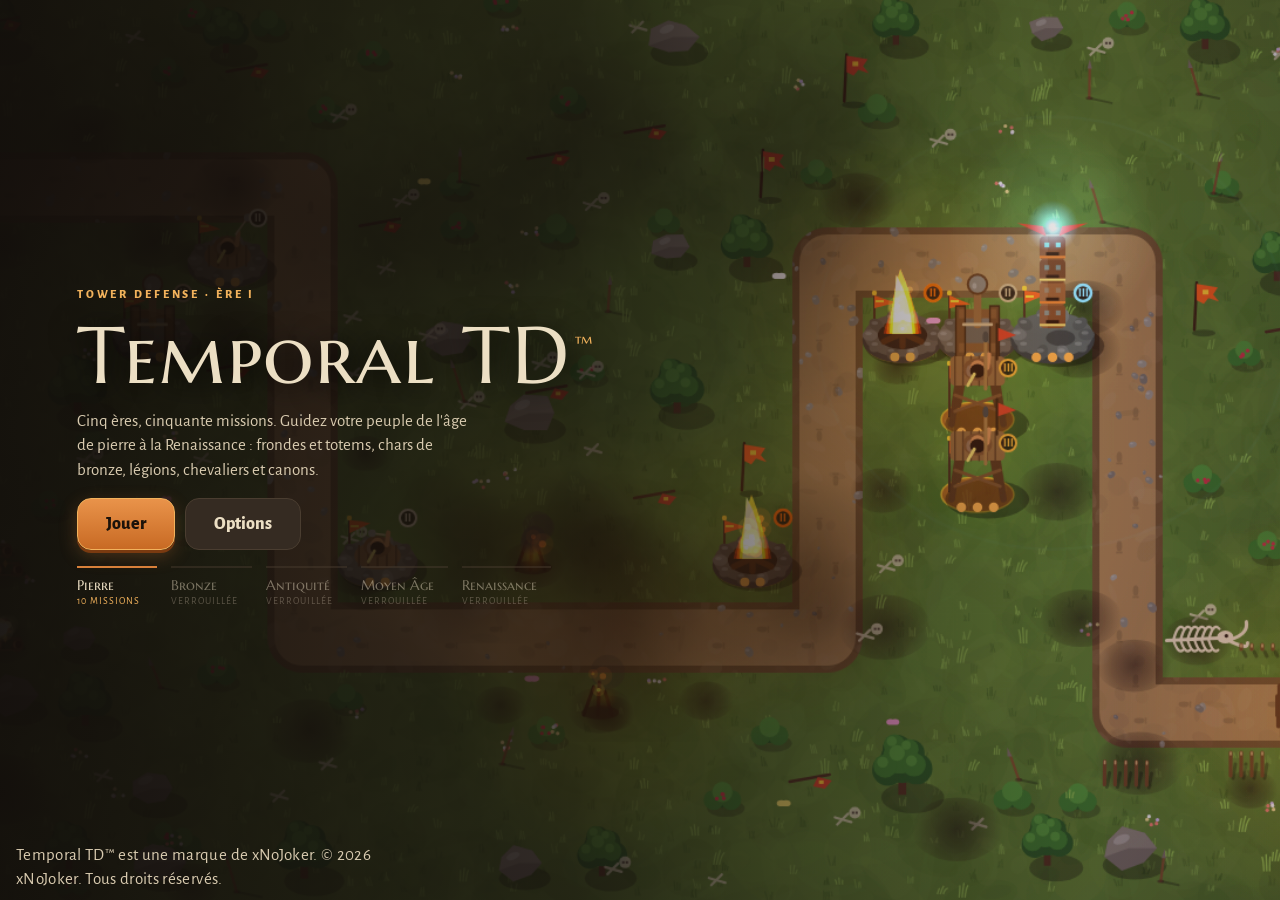
==== commit c0194607: "Mise à jour" ====
--- a/index.html
+++ b/index.html
@@ -17,7 +17,7 @@
 <link rel="preconnect" href="https://fonts.googleapis.com">
 <link rel="preconnect" href="https://fonts.gstatic.com" crossorigin>
 <link rel="stylesheet" href="https://fonts.googleapis.com/css2?family=Marcellus+SC&family=Alegreya+Sans:wght@400;500;700;800&display=swap">
-<style>:root{--night:#15120f;--hide:#241e18;--hide-2:#352b22;--line:#4a3d30;--bone:#ecdfc4;--ash:#a39684;--ochre:#d8803a;--ochre-2:#f2b25c;--blood:#c4492f;--moss:#8fb253;--frost:#8fd3ff;--glass:rgba(24,19,15,.82);--f-display:"Marcellus SC","Trajan Pro",Georgia,serif;--f-body:"Alegreya Sans","Segoe UI",system-ui,sans-serif;--sl:env(safe-area-inset-left,0px);--sr:env(safe-area-inset-right,0px);--st:env(safe-area-inset-top,0px);--sb:env(safe-area-inset-bottom,0px);--side:96px;color-scheme:dark;}[hidden]{display:none!important}*{-webkit-tap-highlight-color:transparent;box-sizing:border-box}html,body{height:100%;margin:0;overflow:hidden;overscroll-behavior:none}body{background:var(--night);color:var(--bone);font-family:var(--f-body);font-size:15px;user-select:none;-webkit-user-select:none;-webkit-touch-callout:none;touch-action:none}button{font:inherit;color:inherit;cursor:pointer;border:0;background:none;padding:0}button:focus-visible{outline:2px solid var(--ochre-2);outline-offset:2px}svg.i{width:22px;height:22px;fill:none;stroke:currentColor;stroke-width:2.2;stroke-linecap:round;stroke-linejoin:round}#probe{position:fixed;visibility:hidden;pointer-events:none;padding:var(--st) var(--sr) var(--sb) var(--sl)}#app{position:fixed;inset:0;overflow:hidden;background:radial-gradient(ellipse at center,#241c14,var(--night) 75%)}#stage{position:absolute;inset:0}#cv{position:absolute;display:block;touch-action:none;filter:saturate(1.18) contrast(1.04);border-radius:6px;box-shadow:0 0 60px #000c}.hbtn{display:inline-flex;align-items:center;justify-content:center;gap:6px;min-height:40px;padding:8px 14px;border-radius:10px;background:var(--hide-2);border:1px solid var(--line);font-weight:800;font-size:15px;white-space:nowrap}.hbtn:hover{border-color:var(--ochre)}.hbtn.primary{background:linear-gradient(#e9934a,#c86a24);color:#1b120a;border-color:var(--ochre-2);box-shadow:0 3px 0 #7a3a10,0 6px 18px #d8803a44}.hbtn.primary:active{transform:translateY(2px);box-shadow:0 1px 0 #7a3a10}.hbtn[disabled]{opacity:.45;cursor:default}.big{min-height:52px;padding:12px 28px;font-size:18px;border-radius:14px}.ibtn{width:44px;height:44px;border-radius:12px;display:grid;place-items:center;background:var(--glass);border:1px solid var(--line);color:var(--bone)}.ibtn:active{transform:scale(.94)}.ibtn.on{border-color:var(--ochre-2);color:var(--ochre-2)}#hud{position:absolute;z-index:3;display:flex;gap:8px;font-variant-numeric:tabular-nums;pointer-events:none}#hud>*{pointer-events:auto}.chip{display:flex;align-items:center;gap:6px;padding:5px 10px;border-radius:999px;background:var(--glass);border:1px solid var(--line);font-weight:800;font-size:16px;line-height:1}.chip svg{width:18px;height:18px;flex:0 0 auto}.chip small{font-size:10px;font-weight:700;letter-spacing:.08em;text-transform:uppercase;color:var(--ash)}.mname{padding:6px 12px;border-radius:12px;background:var(--glass);border:1px solid var(--line);min-width:0}.mname small{display:block;font-size:10px;letter-spacing:.14em;text-transform:uppercase;color:var(--ash);white-space:nowrap;overflow:hidden;text-overflow:ellipsis}.mname span{display:block;font-family:var(--f-display);font-size:15px;white-space:nowrap;overflow:hidden;text-overflow:ellipsis}#bWave{position:relative;width:64px;height:64px;border-radius:50%;display:grid;place-items:center;background:radial-gradient(circle at 35% 30%,#f7b066,#c8601c);color:#1b120a;border:2px solid #ffd28a;box-shadow:0 4px 0 #7a3a10,0 0 24px #d8803a66}#bWave svg{width:26px;height:26px;fill:#1b120a;stroke:none}#bWave:active{transform:translateY(2px)}#bWave[disabled]{filter:grayscale(.8);opacity:.6;box-shadow:none}#bWave .cd{position:absolute;bottom:-6px;left:50%;transform:translateX(-50%);padding:1px 7px;border-radius:999px;background:#1b120a;color:var(--ochre-2);font-size:12px;font-weight:800;white-space:nowrap;border:1px solid var(--ochre)}#bWave .cd:empty{display:none}.hbtns{display:flex;gap:6px}.coin{position:fixed;z-index:30;width:16px;height:16px;border-radius:50%;pointer-events:none;background:radial-gradient(circle at 35% 30%,#fff6c0,#f2b23a 45%,#a8661a);box-shadow:0 0 10px #ffc24a99;border:1px solid #7a4a10}.chip.bump{animation:bump .25s ease-out}@keyframes bump{0%{transform:scale(1)}40%{transform:scale(1.18);border-color:#ffd27a;box-shadow:0 0 14px #ffc24a88}100%{transform:scale(1)}}#bar{position:absolute;z-index:3;display:flex;gap:6px}.tcard{position:relative;display:flex;flex-direction:column;align-items:center;gap:1px;padding:4px;border-radius:12px;background:var(--glass);border:1px solid var(--line);min-width:0}.tcard canvas{width:46px;height:46px;border-radius:9px;background:#2b241c}.tcard span{font-size:12px;font-weight:800;color:var(--ochre-2);font-variant-numeric:tabular-nums;line-height:1.1;white-space:nowrap}.tcard b{display:none}.tcard kbd{position:absolute;top:2px;right:5px;font:700 9px var(--f-body);color:var(--ash)}.tcard.on{border-color:var(--ochre-2);box-shadow:0 0 0 2px var(--ochre-2),0 0 18px #d8803a77;background:#3a2a1a}.tcard.poor span{color:var(--blood)}.tcard.locked{opacity:.38}.tcard.locked span{color:var(--ash);font-size:10px}#app.side #hud{left:var(--sl);top:0;bottom:0;width:var(--side);flex-direction:column;align-items:center;padding:calc(var(--st) + 8px) 6px calc(var(--sb) + 8px)}#app.side .mname{width:100%;text-align:center;padding:5px 6px}#app.side .mname span{font-size:12px}#app.side .chip{width:100%;justify-content:center;padding:5px 6px;font-size:15px}#app.side .chip small{display:none}#app.side #bWave{margin-top:auto}#app.side .hbtns{flex-wrap:wrap;justify-content:center;margin-top:8px}#app.side .hbtns .ibtn{width:40px;height:40px}#app.side #bar{right:var(--sr);top:0;bottom:0;width:var(--side);flex-direction:column;justify-content:center;padding:calc(var(--st) + 6px) 8px calc(var(--sb) + 6px);overflow-y:auto}#app.side .tcard{width:100%;flex:0 1 auto}#app.side #bar{gap:4px;scrollbar-width:none}#app.side #bar::-webkit-scrollbar{display:none}@media (max-height:520px){#app.side .tcard canvas{width:36px;height:36px}#app.side .tcard{padding:3px}#app.side .tcard span{font-size:11px}#app.side .tcard kbd{display:none}#app.side #bar{padding-top:2px;padding-bottom:2px}#app.side .chip{font-size:14px;padding:4px 6px}#app.side .mname{display:none}#app.side #bWave{width:56px;height:56px}}#app.stack #hud{left:calc(var(--sl) + 10px);right:calc(var(--sr) + 10px);top:calc(var(--st) + 8px);align-items:center;flex-wrap:nowrap}#app.stack .mname{margin-right:auto;max-width:34vw}#app.stack #bWave{width:52px;height:52px}#app.stack #bar{left:50%;transform:translateX(-50%);bottom:calc(var(--sb) + 8px);max-width:calc(100% - 20px);overflow-x:auto}#app.stack .tcard{flex-direction:row;padding:4px 12px 4px 4px;gap:8px}#app.stack .tcard b{display:block;font-size:13px;color:var(--bone);font-weight:700}#app.stack .tcard div{display:flex;flex-direction:column;align-items:flex-start}#tip{position:absolute;z-index:4;left:50%;transform:translateX(-50%);bottom:calc(var(--sb) + 10px);max-width:min(520px,70vw);padding:8px 14px;border-radius:12px;background:var(--glass);border:1px solid var(--ochre);font-size:13px;line-height:1.3;text-align:center;pointer-events:none}#tip b{color:var(--ochre-2)}#app.stack #tip{bottom:calc(var(--sb) + 84px)}#toast{position:absolute;z-index:4;left:50%;top:calc(var(--st) + 14px);transform:translateX(-50%);pointer-events:none;font-family:var(--f-display);font-size:clamp(20px,4vw,28px);letter-spacing:.06em;text-shadow:0 2px 12px #000,0 0 30px #d8803a88;opacity:0;transition:opacity .4s;text-align:center;white-space:nowrap}#toast.on{opacity:1}#toast small{display:block;font-family:var(--f-body);font-size:13px;letter-spacing:.12em;text-transform:uppercase;color:var(--ochre-2)}#app.stack #toast{top:calc(var(--st) + 70px)}#sel{position:absolute;z-index:5;width:250px;max-width:calc(100% - 24px);max-height:calc(100% - 20px - var(--st) - var(--sb));overflow-y:auto;background:#1d1813f2;border:1px solid var(--line);border-radius:14px;padding:12px;display:flex;flex-direction:column;gap:8px;box-shadow:0 8px 30px #000a;touch-action:pan-y}#app.side #sel{right:calc(var(--side) + var(--sr) + 8px);top:calc(var(--st) + 10px)}#app.stack #sel{right:calc(var(--sr) + 12px);top:calc(var(--st) + 76px)}#sel .shead{display:flex;align-items:flex-start;gap:8px}#sel .shead div{flex:1;min-width:0}#sel h3{margin:0;font-family:var(--f-display);font-weight:400;font-size:18px;line-height:1.1}#sel .lv{font-size:11px;letter-spacing:.12em;text-transform:uppercase;color:var(--ochre-2)}#sel .ibtn{width:32px;height:32px;border-radius:9px;flex:0 0 auto}#sel dl{margin:0;display:grid;grid-template-columns:auto 1fr;gap:2px 10px;font-size:13px;font-variant-numeric:tabular-nums}#sel dt{color:var(--ash)}#sel dd{margin:0;text-align:right;font-weight:700}#sel dd em{font-style:normal;color:var(--moss)}#sel .row{display:flex;gap:6px}#sel .row .hbtn{flex:1;font-size:13px;padding:6px 8px;min-height:38px}#sel .desc{font-size:12px;color:var(--ash);margin:0;line-height:1.3}.abil{display:flex;flex-direction:column;gap:4px;padding:8px;border-radius:10px;background:#2a2119;border:1px solid #5a4630}.abh{display:flex;justify-content:space-between;align-items:baseline;gap:8px}.abh b{font-family:var(--f-display);font-weight:400;font-size:14px;color:var(--ochre-2)}.abh span{font-size:11px;letter-spacing:.1em;color:var(--ochre-2);font-weight:800}.abil p{margin:0;font-size:12px;line-height:1.3}.abil .anext{color:var(--moss)}.abil .anext:empty{display:none}.hbtn.ab{background:#4a3520;border-color:var(--ochre);font-size:13px;min-height:36px}#sTarget{font-size:13px;min-height:36px}.screen{position:absolute;inset:0;z-index:10;overflow:auto;touch-action:pan-x pan-y;-webkit-overflow-scrolling:touch}#title{display:flex;align-items:center;background:linear-gradient(90deg,#120e0bf2 0%,#120e0bb8 45%,#120e0b10 85%)}.tinner{padding:calc(var(--st) + 24px) 20px calc(var(--sb) + 24px) calc(var(--sl) + clamp(20px,6vw,80px));max-width:640px;display:flex;flex-direction:column;gap:16px}.eyebrow{font-size:12px;letter-spacing:.24em;text-transform:uppercase;color:var(--ochre-2);font-weight:800}#title h1{margin:0;font-family:var(--f-display);font-weight:400;font-size:clamp(38px,7vw,80px);line-height:.95;letter-spacing:.02em;text-shadow:0 4px 30px #000}#title p{margin:0;font-size:17px;line-height:1.45;color:#d9cbb0;max-width:44ch}.cta{display:flex;gap:10px;flex-wrap:wrap}.timeline{display:flex;flex-wrap:wrap}.era{display:flex;flex-direction:column;gap:1px;padding:8px 14px 6px 0;margin-right:14px;border-top:2px solid var(--line);min-width:80px}.era b{font-family:var(--f-display);font-weight:400;font-size:14px}.era small{font-size:10px;letter-spacing:.1em;text-transform:uppercase;color:var(--ash)}.tm{font-size:.32em;vertical-align:super;margin-left:4px;color:var(--ochre-2)}.legal{position:absolute;left:calc(var(--sl) + 16px);right:16px;bottom:calc(var(--sb) + 8px);margin:0;font-size:11px;color:#a39684b0;letter-spacing:.02em}.era.now{border-top-color:var(--ochre)}.era.now small{color:var(--ochre-2)}.era.off{opacity:.45}#eras{background:radial-gradient(ellipse at 30% 0%,#3a2a1a 0%,#15120f 65%);padding:calc(var(--st) + 16px) calc(var(--sr) + 16px) calc(var(--sb) + 16px) calc(var(--sl) + 16px)}.ewrap{max-width:1100px;margin:0 auto;display:flex;flex-direction:column;gap:14px}.ehead{display:flex;align-items:center;gap:14px}.ehead>div{flex:1;min-width:0}.ehead h2{margin:0;font-family:var(--f-display);font-weight:400;font-size:clamp(26px,4.5vw,42px);line-height:1}.ehead p{margin:4px 0 0;color:var(--ash);max-width:70ch;font-size:14px}.etabs{display:flex;gap:8px;overflow-x:auto;padding-bottom:2px;scrollbar-width:none}.etab{flex:1 0 120px;display:flex;flex-direction:column;gap:1px;padding:8px 12px;border-radius:12px;background:var(--hide);border:1px solid var(--line);text-align:left}.etab span{font-size:10px;letter-spacing:.14em;text-transform:uppercase;color:var(--ash)}.etab b{font-family:var(--f-display);font-weight:400;font-size:17px;white-space:nowrap}.etab small{font-size:12px;color:var(--ochre-2);font-variant-numeric:tabular-nums}.etab.on{border-color:var(--ochre-2);background:var(--hide-2);box-shadow:0 0 0 1px var(--ochre-2)}.etab.locked{opacity:.4}.etab.locked small{color:var(--ash)}.mgrid{display:grid;grid-template-columns:repeat(5,minmax(0,1fr));gap:10px}.mcard{display:flex;flex-direction:column;border-radius:12px;overflow:hidden;background:var(--hide);border:1px solid var(--line);text-align:left;transition:transform .15s,border-color .15s;min-width:0}.mcard canvas{width:100%;aspect-ratio:20/12;display:block;background:#222}.mcard .mb{padding:6px 10px 10px;display:flex;flex-direction:column;gap:2px}.mcard .num{font-size:10px;letter-spacing:.14em;text-transform:uppercase;color:var(--ash)}.mcard b{font-family:var(--f-display);font-weight:400;font-size:15px;line-height:1.15}.stars{color:var(--ochre-2);letter-spacing:2px;font-size:14px}.stars i{font-style:normal;color:#5a4c3d}.mcard:active:not(.locked){transform:scale(.97)}.mcard.locked{opacity:.4}.mcard.next{border-color:var(--ochre);box-shadow:0 0 22px #d8803a44}.nextera{display:flex;gap:14px;align-items:center;padding:14px;border-radius:12px;border:1px dashed var(--line);background:#1b1612;text-align:left;width:100%}.nextera .ico{width:52px;height:52px;flex:0 0 auto;border-radius:50%;display:grid;place-items:center;background:radial-gradient(circle,#b9874a,#5a3a1c);color:#1b120a;font-family:var(--f-display);font-size:22px}.nextera.open{border-style:solid;border-color:var(--ochre)}.nextera div{min-width:0;flex:1}.nextera b{font-family:var(--f-display);font-weight:400;font-size:19px}.nextera p{margin:2px 0 0;color:var(--ash);font-size:14px}#modal{z-index:20;display:grid;place-items:center;background:#0b0907d0;padding:calc(var(--st) + 12px) 12px calc(var(--sb) + 12px)}.mbox{background:var(--hide);border:1px solid var(--line);border-radius:18px;padding:22px;max-width:460px;width:100%;max-height:100%;overflow:auto;text-align:center;display:flex;flex-direction:column;gap:12px;box-shadow:0 20px 80px #000}.mbox h2{margin:0;font-family:var(--f-display);font-weight:400;font-size:30px;line-height:1.05}.mbox p{margin:0;color:#d9cbb0;line-height:1.4}.mbox .stars{font-size:32px}.mbox .cta{justify-content:center}.menu{display:flex;flex-direction:column;gap:8px}.menu .hbtn{width:100%}.toggles{display:grid;grid-template-columns:1fr 1fr;gap:8px}#rotate{position:fixed;inset:0;z-index:50;display:none;flex-direction:column;align-items:center;justify-content:center;gap:16px;background:var(--night);text-align:center;padding:24px}#rotate svg{width:72px;height:72px;stroke:var(--ochre-2);animation:rot 2.4s ease-in-out infinite}#rotate b{font-family:var(--f-display);font-weight:400;font-size:26px}#rotate p{margin:0;color:var(--ash)}@keyframes rot{0%,30%{transform:rotate(0)}60%,100%{transform:rotate(-90deg)}}@media (orientation:portrait) and (max-width:820px){#rotate{display:flex}}@media (max-height:520px){#title h1{font-size:clamp(32px,6vw,52px)}#title p{font-size:14px}.tinner{gap:10px}.timeline{display:none}.big{min-height:46px;padding:10px 22px;font-size:16px}.ehead p{display:none}.ehead h2{font-size:24px}.ewrap{gap:8px}#eras{padding-top:calc(var(--st) + 8px)}.eyebrow{font-size:10px}.etab span{display:none}.etab small{font-size:11px}.mcard .mb{padding:4px 8px 6px}.mcard b{font-size:13px}.mcard .num{font-size:9px}.stars{font-size:12px}.nextera{padding:8px}.nextera .ico{width:40px;height:40px;font-size:18px}.nextera b{font-size:16px}.nextera p{font-size:12px}.mgrid{grid-auto-flow:column;grid-template-columns:none;grid-auto-columns:minmax(150px,19%);overflow-x:auto;scroll-snap-type:x mandatory;padding-bottom:4px}.mcard{scroll-snap-align:start}.etab{padding:5px 10px;flex-basis:96px}.etab b{font-size:14px}.mbox{padding:16px;gap:8px}.mbox h2{font-size:24px}.mbox p{font-size:14px}#sel{width:230px;padding:10px;gap:6px}}@media (max-width:700px) and (min-height:521px){.mgrid{grid-template-columns:repeat(2,minmax(0,1fr))}}@media (prefers-reduced-motion:reduce){.mcard{transition:none}#rotate svg{animation:none}}</style>
+<style>:root{--night:#15120f;--hide:#241e18;--hide-2:#352b22;--line:#4a3d30;--bone:#ecdfc4;--ash:#a39684;--ochre:#d8803a;--ochre-2:#f2b25c;--blood:#c4492f;--moss:#8fb253;--frost:#8fd3ff;--glass:rgba(24,19,15,.82);--f-display:"Marcellus SC","Trajan Pro",Georgia,serif;--f-body:"Alegreya Sans","Segoe UI",system-ui,sans-serif;--sl:env(safe-area-inset-left,0px);--sr:env(safe-area-inset-right,0px);--st:env(safe-area-inset-top,0px);--sb:env(safe-area-inset-bottom,0px);--side:96px;color-scheme:dark;}[hidden]{display:none!important}*{-webkit-tap-highlight-color:transparent;box-sizing:border-box}html,body{height:100%;margin:0;overflow:hidden;overscroll-behavior:none}body{background:var(--night);color:var(--bone);font-family:var(--f-body);font-size:15px;user-select:none;-webkit-user-select:none;-webkit-touch-callout:none;touch-action:none}button{font:inherit;color:inherit;cursor:pointer;border:0;background:none;padding:0}button:focus-visible{outline:2px solid var(--ochre-2);outline-offset:2px}svg.i{width:22px;height:22px;fill:none;stroke:currentColor;stroke-width:2.2;stroke-linecap:round;stroke-linejoin:round}#probe{position:fixed;visibility:hidden;pointer-events:none;padding:var(--st) var(--sr) var(--sb) var(--sl)}#app{position:fixed;inset:0;overflow:hidden;background:radial-gradient(ellipse at center,#241c14,var(--night) 75%)}#stage{position:absolute;inset:0}#cv{position:absolute;display:block;touch-action:none;filter:saturate(1.18) contrast(1.04);border-radius:6px;box-shadow:0 0 60px #000c}.hbtn{display:inline-flex;align-items:center;justify-content:center;gap:6px;min-height:40px;padding:8px 14px;border-radius:10px;background:var(--hide-2);border:1px solid var(--line);font-weight:800;font-size:15px;white-space:nowrap}.hbtn:hover{border-color:var(--ochre)}.hbtn.primary{background:linear-gradient(#e9934a,#c86a24);color:#1b120a;border-color:var(--ochre-2);box-shadow:0 3px 0 #7a3a10,0 6px 18px #d8803a44}.hbtn.primary:active{transform:translateY(2px);box-shadow:0 1px 0 #7a3a10}.hbtn[disabled]{opacity:.45;cursor:default}.big{min-height:52px;padding:12px 28px;font-size:18px;border-radius:14px}.ibtn{width:44px;height:44px;border-radius:12px;display:grid;place-items:center;background:var(--glass);border:1px solid var(--line);color:var(--bone)}.ibtn:active{transform:scale(.94)}.ibtn.on{border-color:var(--ochre-2);color:var(--ochre-2)}#hud{position:absolute;z-index:3;display:flex;gap:8px;font-variant-numeric:tabular-nums;pointer-events:none}#hud>*{pointer-events:auto}.chip{display:flex;align-items:center;gap:6px;padding:5px 10px;border-radius:999px;background:var(--glass);border:1px solid var(--line);font-weight:800;font-size:16px;line-height:1}.chip svg{width:18px;height:18px;flex:0 0 auto}.chip small{font-size:10px;font-weight:700;letter-spacing:.08em;text-transform:uppercase;color:var(--ash)}.mname{padding:6px 12px;border-radius:12px;background:var(--glass);border:1px solid var(--line);min-width:0}.mname small{display:block;font-size:10px;letter-spacing:.14em;text-transform:uppercase;color:var(--ash);white-space:nowrap;overflow:hidden;text-overflow:ellipsis}.mname span{display:block;font-family:var(--f-display);font-size:15px;white-space:nowrap;overflow:hidden;text-overflow:ellipsis}#bWave{position:relative;width:64px;height:64px;border-radius:50%;display:grid;place-items:center;background:radial-gradient(circle at 35% 30%,#f7b066,#c8601c);color:#1b120a;border:2px solid #ffd28a;box-shadow:0 4px 0 #7a3a10,0 0 24px #d8803a66}#bWave svg{width:26px;height:26px;fill:#1b120a;stroke:none}#bWave:active{transform:translateY(2px)}#bWave[disabled]{filter:grayscale(.8);opacity:.6;box-shadow:none}#bWave .cd{position:absolute;bottom:-6px;left:50%;transform:translateX(-50%);padding:1px 7px;border-radius:999px;background:#1b120a;color:var(--ochre-2);font-size:12px;font-weight:800;white-space:nowrap;border:1px solid var(--ochre)}#bWave .cd:empty{display:none}.hbtns{display:flex;gap:6px}.coin{position:fixed;z-index:30;width:16px;height:16px;border-radius:50%;pointer-events:none;background:radial-gradient(circle at 35% 30%,#fff6c0,#f2b23a 45%,#a8661a);box-shadow:0 0 10px #ffc24a99;border:1px solid #7a4a10}.chip.bump{animation:bump .25s ease-out}@keyframes bump{0%{transform:scale(1)}40%{transform:scale(1.18);border-color:#ffd27a;box-shadow:0 0 14px #ffc24a88}100%{transform:scale(1)}}#bar{position:absolute;z-index:3;display:flex;gap:6px}.tcard{position:relative;display:flex;flex-direction:column;align-items:center;gap:1px;padding:4px;border-radius:12px;background:var(--glass);border:1px solid var(--line);min-width:0}.tcard canvas{width:46px;height:46px;border-radius:9px;background:#2b241c}.tcard span{font-size:12px;font-weight:800;color:var(--ochre-2);font-variant-numeric:tabular-nums;line-height:1.1;white-space:nowrap}.tcard b{display:none}.tcard kbd{position:absolute;top:2px;right:5px;font:700 9px var(--f-body);color:var(--ash)}.tcard.on{border-color:var(--ochre-2);box-shadow:0 0 0 2px var(--ochre-2),0 0 18px #d8803a77;background:#3a2a1a}.tcard.poor span{color:var(--blood)}.tcard.locked{opacity:.38}.tcard.locked span{color:var(--ash);font-size:10px}#app.side #hud{left:var(--sl);top:0;bottom:0;width:var(--side);flex-direction:column;align-items:center;padding:calc(var(--st) + 8px) 6px calc(var(--sb) + 8px)}#app.side .mname{width:100%;text-align:center;padding:5px 6px}#app.side .mname span{font-size:12px}#app.side .chip{width:100%;justify-content:center;padding:5px 6px;font-size:15px}#app.side .chip small{display:none}#app.side #bWave{order:5;margin-top:4px;flex:0 0 auto}#app.side .hbtns{order:6;margin-top:auto!important}#app.side #hud>*{flex-shrink:0}#app.side .hbtns{flex-wrap:wrap;justify-content:center;margin-top:8px}#app.side .hbtns .ibtn{width:40px;height:40px}#app.side #bar{right:var(--sr);top:0;bottom:0;width:var(--side);flex-direction:column;justify-content:center;padding:calc(var(--st) + 6px) 8px calc(var(--sb) + 6px);overflow-y:auto}#app.side .tcard{width:100%;flex:0 1 auto}#app.side #bar{gap:4px;scrollbar-width:none}#app.side #bar::-webkit-scrollbar{display:none}@media (max-height:520px){#app.side .tcard canvas{width:36px;height:36px}#app.side .tcard{padding:3px}#app.side .tcard span{font-size:11px}#app.side .tcard kbd{display:none}#app.side #bar{padding-top:2px;padding-bottom:2px}#app.side .chip{font-size:14px;padding:4px 6px}#app.side .mname{display:none}#app.side #bWave{width:56px;height:56px}}#app.side[data-h=s] #bar,#app.side[data-h=xs] #bar{display:grid;grid-template-columns:1fr 1fr;align-content:center;gap:4px;padding:4px 4px}#app.side[data-h=s] .tcard,#app.side[data-h=xs] .tcard{padding:2px;border-radius:9px}#app.side[data-h=s] .tcard canvas{width:32px;height:32px}#app.side[data-h=xs] .tcard canvas{width:28px;height:28px}#app.side[data-h=s] .tcard span,#app.side[data-h=xs] .tcard span{font-size:10px}#app.side[data-h=xs] #hud{gap:4px;padding-top:calc(var(--st) + 4px);padding-bottom:calc(var(--sb) + 4px)}#app.side[data-h=xs] .chip{padding:3px 6px;font-size:13px}#app.side[data-h=xs] .chip svg{width:14px;height:14px}#app.side[data-h=xs] #bWave{width:46px;height:46px}#app.side[data-h=xs] #bWave svg{width:20px;height:20px}#app.side[data-h=xs] #bWave .cd{font-size:10px;bottom:-5px}#app.side[data-h=xs] .hbtns{display:grid;grid-template-columns:repeat(2,34px);gap:4px}#app.side[data-h=xs] .hbtns .ibtn{width:34px;height:34px;border-radius:9px}#app.side[data-h=xs] .hbtns svg.i{width:18px;height:18px}#app.side[data-h=s] .hbtns .ibtn{width:36px;height:36px}#app.stack #hud{left:calc(var(--sl) + 10px);right:calc(var(--sr) + 10px);top:calc(var(--st) + 8px);align-items:center;flex-wrap:nowrap}#app.stack .mname{margin-right:auto;max-width:34vw}#app.stack #bWave{width:52px;height:52px}#app.stack #bar{left:50%;transform:translateX(-50%);bottom:calc(var(--sb) + 8px);max-width:calc(100% - 20px);overflow-x:auto}#app.stack .tcard{flex-direction:row;padding:4px 12px 4px 4px;gap:8px}#app.stack .tcard b{display:block;font-size:13px;color:var(--bone);font-weight:700}#app.stack .tcard div{display:flex;flex-direction:column;align-items:flex-start}#tip{position:absolute;z-index:4;left:50%;transform:translateX(-50%);bottom:calc(var(--sb) + 10px);max-width:min(520px,70vw);padding:8px 14px;border-radius:12px;background:var(--glass);border:1px solid var(--ochre);font-size:13px;line-height:1.3;text-align:center;pointer-events:none}#tip b{color:var(--ochre-2)}#app.stack #tip{bottom:calc(var(--sb) + 84px)}#toast{position:absolute;z-index:4;left:50%;top:calc(var(--st) + 14px);transform:translateX(-50%);pointer-events:none;font-family:var(--f-display);font-size:clamp(20px,4vw,28px);letter-spacing:.06em;text-shadow:0 2px 12px #000,0 0 30px #d8803a88;opacity:0;transition:opacity .4s;text-align:center;white-space:nowrap}#toast.on{opacity:1}#toast small{display:block;font-family:var(--f-body);font-size:13px;letter-spacing:.12em;text-transform:uppercase;color:var(--ochre-2)}#app.stack #toast{top:calc(var(--st) + 70px)}#sel{position:absolute;z-index:5;width:250px;max-width:calc(100% - 24px);max-height:calc(100% - 20px - var(--st) - var(--sb));overflow-y:auto;background:#1d1813f2;border:1px solid var(--line);border-radius:14px;padding:12px;display:flex;flex-direction:column;gap:8px;box-shadow:0 8px 30px #000a;touch-action:pan-y}#app.side #sel{right:calc(var(--side) + var(--sr) + 8px);top:calc(var(--st) + 10px)}#app.stack #sel{right:calc(var(--sr) + 12px);top:calc(var(--st) + 76px)}#sel .shead{display:flex;align-items:flex-start;gap:8px}#sel .shead div{flex:1;min-width:0}#sel h3{margin:0;font-family:var(--f-display);font-weight:400;font-size:18px;line-height:1.1}#sel .lv{font-size:11px;letter-spacing:.12em;text-transform:uppercase;color:var(--ochre-2)}#sel .ibtn{width:32px;height:32px;border-radius:9px;flex:0 0 auto}#sel dl{margin:0;display:grid;grid-template-columns:auto 1fr;gap:2px 10px;font-size:13px;font-variant-numeric:tabular-nums}#sel dt{color:var(--ash)}#sel dd{margin:0;text-align:right;font-weight:700}#sel dd em{font-style:normal;color:var(--moss)}#sel .row{display:flex;gap:6px}#sel .row .hbtn{flex:1;font-size:13px;padding:6px 8px;min-height:38px}#sel .desc{font-size:12px;color:var(--ash);margin:0;line-height:1.3}.abil{display:flex;flex-direction:column;gap:4px;padding:8px;border-radius:10px;background:#2a2119;border:1px solid #5a4630}.abh{display:flex;justify-content:space-between;align-items:baseline;gap:8px}.abh b{font-family:var(--f-display);font-weight:400;font-size:14px;color:var(--ochre-2)}.abh span{font-size:11px;letter-spacing:.1em;color:var(--ochre-2);font-weight:800}.abil p{margin:0;font-size:12px;line-height:1.3}.abil .anext{color:var(--moss)}.abil .anext:empty{display:none}.hbtn.ab{background:#4a3520;border-color:var(--ochre);font-size:13px;min-height:36px}#sTarget{font-size:13px;min-height:36px}.screen{position:absolute;inset:0;z-index:10;overflow:auto;touch-action:pan-x pan-y;-webkit-overflow-scrolling:touch}#title{display:flex;align-items:center;background:linear-gradient(90deg,#120e0bf2 0%,#120e0bb8 45%,#120e0b10 85%)}.tinner{padding:calc(var(--st) + 24px) 20px calc(var(--sb) + 24px) calc(var(--sl) + clamp(20px,6vw,80px));max-width:640px;display:flex;flex-direction:column;gap:16px}.eyebrow{font-size:12px;letter-spacing:.24em;text-transform:uppercase;color:var(--ochre-2);font-weight:800}#title h1{margin:0;font-family:var(--f-display);font-weight:400;font-size:clamp(38px,7vw,80px);line-height:.95;letter-spacing:.02em;text-shadow:0 4px 30px #000}#title p{margin:0;font-size:17px;line-height:1.45;color:#d9cbb0;max-width:44ch}.cta{display:flex;gap:10px;flex-wrap:wrap}.timeline{display:flex;flex-wrap:wrap}.era{display:flex;flex-direction:column;gap:1px;padding:8px 14px 6px 0;margin-right:14px;border-top:2px solid var(--line);min-width:80px}.era b{font-family:var(--f-display);font-weight:400;font-size:14px}.era small{font-size:10px;letter-spacing:.1em;text-transform:uppercase;color:var(--ash)}.tm{font-size:.32em;vertical-align:super;margin-left:4px;color:var(--ochre-2)}.legal{position:absolute;left:calc(var(--sl) + 16px);right:16px;bottom:calc(var(--sb) + 8px);margin:0;font-size:11px;color:#a39684b0;letter-spacing:.02em}.era.now{border-top-color:var(--ochre)}.era.now small{color:var(--ochre-2)}.era.off{opacity:.45}#eras{background:radial-gradient(ellipse at 30% 0%,#3a2a1a 0%,#15120f 65%);padding:calc(var(--st) + 16px) calc(var(--sr) + 16px) calc(var(--sb) + 16px) calc(var(--sl) + 16px)}.ewrap{max-width:1100px;margin:0 auto;display:flex;flex-direction:column;gap:14px}.ehead{display:flex;align-items:center;gap:14px}.ehead>div{flex:1;min-width:0}.ehead h2{margin:0;font-family:var(--f-display);font-weight:400;font-size:clamp(26px,4.5vw,42px);line-height:1}.ehead p{margin:4px 0 0;color:var(--ash);max-width:70ch;font-size:14px}.etabs{display:flex;gap:8px;overflow-x:auto;padding-bottom:2px;scrollbar-width:none}.etab{flex:1 0 120px;display:flex;flex-direction:column;gap:1px;padding:8px 12px;border-radius:12px;background:var(--hide);border:1px solid var(--line);text-align:left}.etab span{font-size:10px;letter-spacing:.14em;text-transform:uppercase;color:var(--ash)}.etab b{font-family:var(--f-display);font-weight:400;font-size:17px;white-space:nowrap}.etab small{font-size:12px;color:var(--ochre-2);font-variant-numeric:tabular-nums}.etab.on{border-color:var(--ochre-2);background:var(--hide-2);box-shadow:0 0 0 1px var(--ochre-2)}.etab.locked{opacity:.4}.etab.locked small{color:var(--ash)}.mgrid{display:grid;grid-template-columns:repeat(5,minmax(0,1fr));gap:10px}.mcard{display:flex;flex-direction:column;border-radius:12px;overflow:hidden;background:var(--hide);border:1px solid var(--line);text-align:left;transition:transform .15s,border-color .15s;min-width:0}.mcard canvas{width:100%;aspect-ratio:20/12;display:block;background:#222}.mcard .mb{padding:6px 10px 10px;display:flex;flex-direction:column;gap:2px}.mcard .num{font-size:10px;letter-spacing:.14em;text-transform:uppercase;color:var(--ash)}.mcard b{font-family:var(--f-display);font-weight:400;font-size:15px;line-height:1.15}.stars{color:var(--ochre-2);letter-spacing:2px;font-size:14px}.stars i{font-style:normal;color:#5a4c3d}.mcard:active:not(.locked){transform:scale(.97)}.mcard.locked{opacity:.4}.mcard.next{border-color:var(--ochre);box-shadow:0 0 22px #d8803a44}.nextera{display:flex;gap:14px;align-items:center;padding:14px;border-radius:12px;border:1px dashed var(--line);background:#1b1612;text-align:left;width:100%}.nextera .ico{width:52px;height:52px;flex:0 0 auto;border-radius:50%;display:grid;place-items:center;background:radial-gradient(circle,#b9874a,#5a3a1c);color:#1b120a;font-family:var(--f-display);font-size:22px}.nextera.open{border-style:solid;border-color:var(--ochre)}.nextera div{min-width:0;flex:1}.nextera b{font-family:var(--f-display);font-weight:400;font-size:19px}.nextera p{margin:2px 0 0;color:var(--ash);font-size:14px}#modal{z-index:20;display:grid;place-items:center;background:#0b0907d0;padding:calc(var(--st) + 12px) 12px calc(var(--sb) + 12px)}.mbox{background:var(--hide);border:1px solid var(--line);border-radius:18px;padding:22px;max-width:460px;width:100%;max-height:100%;overflow:auto;text-align:center;display:flex;flex-direction:column;gap:12px;box-shadow:0 20px 80px #000}.mbox h2{margin:0;font-family:var(--f-display);font-weight:400;font-size:30px;line-height:1.05}.mbox p{margin:0;color:#d9cbb0;line-height:1.4}.mbox .stars{font-size:32px}.mbox .cta{justify-content:center}.menu{display:flex;flex-direction:column;gap:8px}.menu .hbtn{width:100%}.toggles{display:grid;grid-template-columns:1fr 1fr;gap:8px}#rotate{position:fixed;inset:0;z-index:50;display:none;flex-direction:column;align-items:center;justify-content:center;gap:16px;background:var(--night);text-align:center;padding:24px}#rotate svg{width:72px;height:72px;stroke:var(--ochre-2);animation:rot 2.4s ease-in-out infinite}#rotate b{font-family:var(--f-display);font-weight:400;font-size:26px}#rotate p{margin:0;color:var(--ash)}@keyframes rot{0%,30%{transform:rotate(0)}60%,100%{transform:rotate(-90deg)}}@media (orientation:portrait) and (max-width:820px){#rotate{display:flex}}@media (max-height:520px){#title h1{font-size:clamp(32px,6vw,52px)}#title p{font-size:14px}.tinner{gap:10px}.timeline{display:none}.big{min-height:46px;padding:10px 22px;font-size:16px}.ehead p{display:none}.ehead h2{font-size:24px}.ewrap{gap:8px}#eras{padding-top:calc(var(--st) + 8px)}.eyebrow{font-size:10px}.etab span{display:none}.etab small{font-size:11px}.mcard .mb{padding:4px 8px 6px}.mcard b{font-size:13px}.mcard .num{font-size:9px}.stars{font-size:12px}.nextera{padding:8px}.nextera .ico{width:40px;height:40px;font-size:18px}.nextera b{font-size:16px}.nextera p{font-size:12px}.mgrid{grid-auto-flow:column;grid-template-columns:none;grid-auto-columns:minmax(150px,19%);overflow-x:auto;scroll-snap-type:x mandatory;padding-bottom:4px}.mcard{scroll-snap-align:start}.etab{padding:5px 10px;flex-basis:96px}.etab b{font-size:14px}.mbox{padding:16px;gap:8px}.mbox h2{font-size:24px}.mbox p{font-size:14px}#sel{width:230px;padding:10px;gap:6px}}@media (max-width:700px) and (min-height:521px){.mgrid{grid-template-columns:repeat(2,minmax(0,1fr))}}@media (prefers-reduced-motion:reduce){.mcard{transition:none}#rotate svg{animation:none}}</style>
 </head>
 <body>
 <svg width="0" height="0" style="position:absolute">
@@ -67,7 +67,7 @@
       <div class="eyebrow" id="tEyebrow">Tower defense · Ère I</div>
       <h1>Temporal TD<sup class="tm">™</sup></h1>
       <p>Cinq ères, cinquante missions. Guidez votre peuple de l'âge de pierre à la Renaissance : frondes et totems, chars de bronze, légions, chevaliers et canons.</p>
-      <div class="cta"><button class="hbtn primary big" id="bPlay">Jouer</button><button class="hbtn big" id="bOptions">Options</button></div>
+      <div class="cta"><button class="hbtn primary big" id="bPlay">Jouer</button><button class="hbtn big" id="bOptions">Options</button><button class="hbtn big" id="bInstall" hidden>Installer l'appli</button></div>
       <div class="timeline">
         <div class="era now"><b>Pierre</b><small>10 missions</small></div>
         <div class="era off"><b>Bronze</b><small>Verrouillée</small></div>
@@ -96,6 +96,6 @@
 </div>
 <div id="rotate"><svg class="i"><use href="#i-phone"/></svg><b>Tournez votre appareil</b><p>Temporal TD se joue en mode paysage.</p></div>
 <script src="game.min.js"></script>
-<script>if('serviceWorker'in navigator&&location.protocol==='https:'&&window.self===window.top){addEventListener('load',()=>navigator.serviceWorker.register('sw.js').catch(()=>{}));}</script>
+<script>if('serviceWorker'in navigator&&location.protocol==='https:'&&window.self===window.top&&!window.Capacitor){addEventListener('load',()=>navigator.serviceWorker.register('sw.js').catch(()=>{}));}</script>
 </body>
 </html>
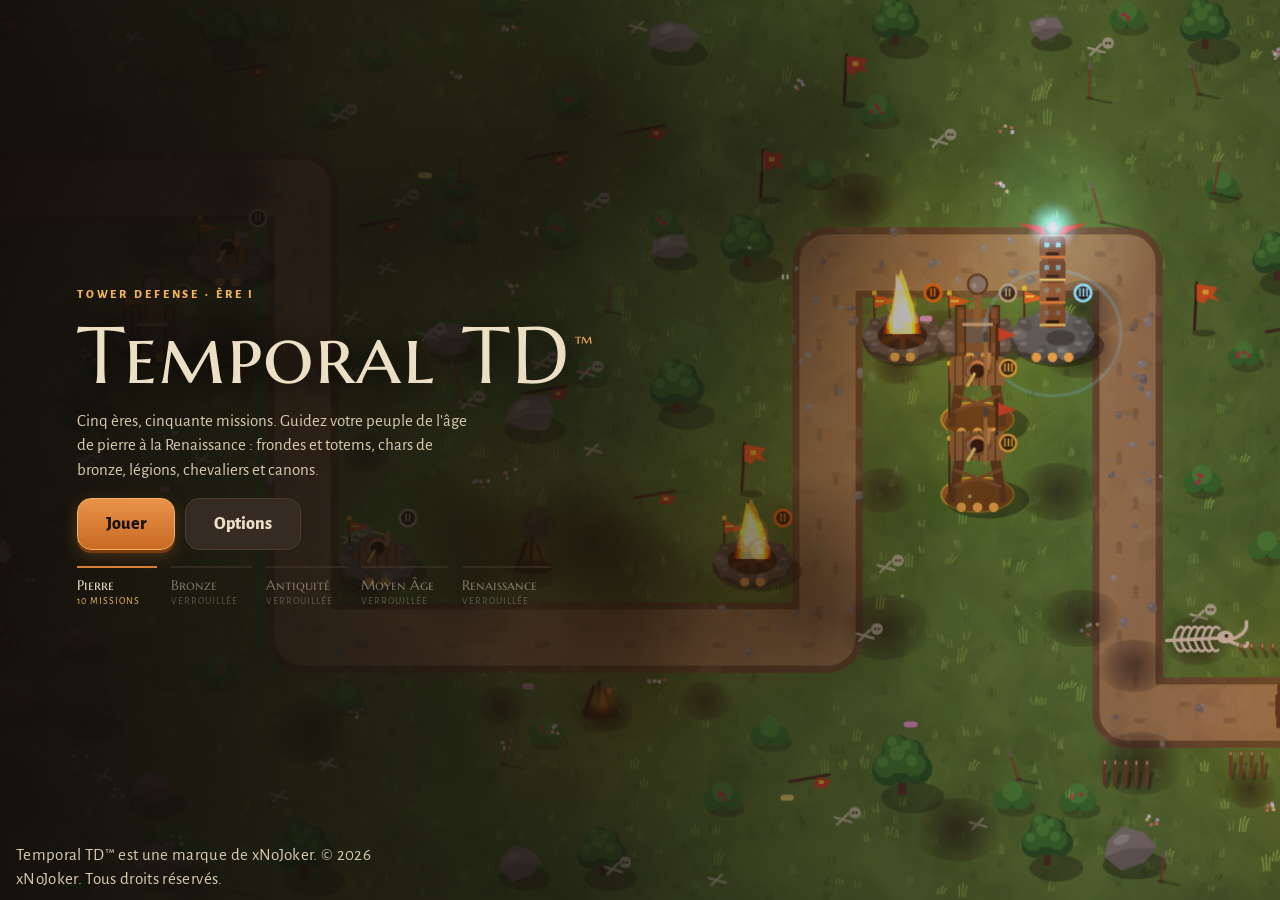
==== commit 646136f8: "Mise à jour 1.2.3" ====
--- a/index.html
+++ b/index.html
@@ -17,7 +17,7 @@
 <link rel="preconnect" href="https://fonts.googleapis.com">
 <link rel="preconnect" href="https://fonts.gstatic.com" crossorigin>
 <link rel="stylesheet" href="https://fonts.googleapis.com/css2?family=Marcellus+SC&family=Alegreya+Sans:wght@400;500;700;800&display=swap">
-<style>:root{--night:#15120f;--hide:#241e18;--hide-2:#352b22;--line:#4a3d30;--bone:#ecdfc4;--ash:#a39684;--ochre:#d8803a;--ochre-2:#f2b25c;--blood:#c4492f;--moss:#8fb253;--frost:#8fd3ff;--glass:rgba(24,19,15,.82);--f-display:"Marcellus SC","Trajan Pro",Georgia,serif;--f-body:"Alegreya Sans","Segoe UI",system-ui,sans-serif;--sl:env(safe-area-inset-left,0px);--sr:env(safe-area-inset-right,0px);--st:env(safe-area-inset-top,0px);--sb:env(safe-area-inset-bottom,0px);--side:96px;color-scheme:dark;}[hidden]{display:none!important}*{-webkit-tap-highlight-color:transparent;box-sizing:border-box}html,body{height:100%;margin:0;overflow:hidden;overscroll-behavior:none}body{background:var(--night);color:var(--bone);font-family:var(--f-body);font-size:15px;user-select:none;-webkit-user-select:none;-webkit-touch-callout:none;touch-action:none}button{font:inherit;color:inherit;cursor:pointer;border:0;background:none;padding:0}button:focus-visible{outline:2px solid var(--ochre-2);outline-offset:2px}svg.i{width:22px;height:22px;fill:none;stroke:currentColor;stroke-width:2.2;stroke-linecap:round;stroke-linejoin:round}#probe{position:fixed;visibility:hidden;pointer-events:none;padding:var(--st) var(--sr) var(--sb) var(--sl)}#app{position:fixed;inset:0;overflow:hidden;background:radial-gradient(ellipse at center,#241c14,var(--night) 75%)}#stage{position:absolute;inset:0}#cv{position:absolute;display:block;touch-action:none;filter:saturate(1.18) contrast(1.04);border-radius:6px;box-shadow:0 0 60px #000c}.hbtn{display:inline-flex;align-items:center;justify-content:center;gap:6px;min-height:40px;padding:8px 14px;border-radius:10px;background:var(--hide-2);border:1px solid var(--line);font-weight:800;font-size:15px;white-space:nowrap}.hbtn:hover{border-color:var(--ochre)}.hbtn.primary{background:linear-gradient(#e9934a,#c86a24);color:#1b120a;border-color:var(--ochre-2);box-shadow:0 3px 0 #7a3a10,0 6px 18px #d8803a44}.hbtn.primary:active{transform:translateY(2px);box-shadow:0 1px 0 #7a3a10}.hbtn[disabled]{opacity:.45;cursor:default}.big{min-height:52px;padding:12px 28px;font-size:18px;border-radius:14px}.ibtn{width:44px;height:44px;border-radius:12px;display:grid;place-items:center;background:var(--glass);border:1px solid var(--line);color:var(--bone)}.ibtn:active{transform:scale(.94)}.ibtn.on{border-color:var(--ochre-2);color:var(--ochre-2)}#hud{position:absolute;z-index:3;display:flex;gap:8px;font-variant-numeric:tabular-nums;pointer-events:none}#hud>*{pointer-events:auto}.chip{display:flex;align-items:center;gap:6px;padding:5px 10px;border-radius:999px;background:var(--glass);border:1px solid var(--line);font-weight:800;font-size:16px;line-height:1}.chip svg{width:18px;height:18px;flex:0 0 auto}.chip small{font-size:10px;font-weight:700;letter-spacing:.08em;text-transform:uppercase;color:var(--ash)}.mname{padding:6px 12px;border-radius:12px;background:var(--glass);border:1px solid var(--line);min-width:0}.mname small{display:block;font-size:10px;letter-spacing:.14em;text-transform:uppercase;color:var(--ash);white-space:nowrap;overflow:hidden;text-overflow:ellipsis}.mname span{display:block;font-family:var(--f-display);font-size:15px;white-space:nowrap;overflow:hidden;text-overflow:ellipsis}#bWave{position:relative;width:64px;height:64px;border-radius:50%;display:grid;place-items:center;background:radial-gradient(circle at 35% 30%,#f7b066,#c8601c);color:#1b120a;border:2px solid #ffd28a;box-shadow:0 4px 0 #7a3a10,0 0 24px #d8803a66}#bWave svg{width:26px;height:26px;fill:#1b120a;stroke:none}#bWave:active{transform:translateY(2px)}#bWave[disabled]{filter:grayscale(.8);opacity:.6;box-shadow:none}#bWave .cd{position:absolute;bottom:-6px;left:50%;transform:translateX(-50%);padding:1px 7px;border-radius:999px;background:#1b120a;color:var(--ochre-2);font-size:12px;font-weight:800;white-space:nowrap;border:1px solid var(--ochre)}#bWave .cd:empty{display:none}.hbtns{display:flex;gap:6px}.coin{position:fixed;z-index:30;width:16px;height:16px;border-radius:50%;pointer-events:none;background:radial-gradient(circle at 35% 30%,#fff6c0,#f2b23a 45%,#a8661a);box-shadow:0 0 10px #ffc24a99;border:1px solid #7a4a10}.chip.bump{animation:bump .25s ease-out}@keyframes bump{0%{transform:scale(1)}40%{transform:scale(1.18);border-color:#ffd27a;box-shadow:0 0 14px #ffc24a88}100%{transform:scale(1)}}#bar{position:absolute;z-index:3;display:flex;gap:6px}.tcard{position:relative;display:flex;flex-direction:column;align-items:center;gap:1px;padding:4px;border-radius:12px;background:var(--glass);border:1px solid var(--line);min-width:0}.tcard canvas{width:46px;height:46px;border-radius:9px;background:#2b241c}.tcard span{font-size:12px;font-weight:800;color:var(--ochre-2);font-variant-numeric:tabular-nums;line-height:1.1;white-space:nowrap}.tcard b{display:none}.tcard kbd{position:absolute;top:2px;right:5px;font:700 9px var(--f-body);color:var(--ash)}.tcard.on{border-color:var(--ochre-2);box-shadow:0 0 0 2px var(--ochre-2),0 0 18px #d8803a77;background:#3a2a1a}.tcard.poor span{color:var(--blood)}.tcard.locked{opacity:.38}.tcard.locked span{color:var(--ash);font-size:10px}#app.side #hud{left:var(--sl);top:0;bottom:0;width:var(--side);flex-direction:column;align-items:center;padding:calc(var(--st) + 8px) 6px calc(var(--sb) + 8px)}#app.side .mname{width:100%;text-align:center;padding:5px 6px}#app.side .mname span{font-size:12px}#app.side .chip{width:100%;justify-content:center;padding:5px 6px;font-size:15px}#app.side .chip small{display:none}#app.side #bWave{order:5;margin-top:4px;flex:0 0 auto}#app.side .hbtns{order:6;margin-top:auto!important}#app.side #hud>*{flex-shrink:0}#app.side .hbtns{flex-wrap:wrap;justify-content:center;margin-top:8px}#app.side .hbtns .ibtn{width:40px;height:40px}#app.side #bar{right:var(--sr);top:0;bottom:0;width:var(--side);flex-direction:column;justify-content:center;padding:calc(var(--st) + 6px) 8px calc(var(--sb) + 6px);overflow-y:auto}#app.side .tcard{width:100%;flex:0 1 auto}#app.side #bar{gap:4px;scrollbar-width:none}#app.side #bar::-webkit-scrollbar{display:none}@media (max-height:520px){#app.side .tcard canvas{width:36px;height:36px}#app.side .tcard{padding:3px}#app.side .tcard span{font-size:11px}#app.side .tcard kbd{display:none}#app.side #bar{padding-top:2px;padding-bottom:2px}#app.side .chip{font-size:14px;padding:4px 6px}#app.side .mname{display:none}#app.side #bWave{width:56px;height:56px}}#app.side[data-h=s] #bar,#app.side[data-h=xs] #bar{display:grid;grid-template-columns:1fr 1fr;align-content:center;gap:4px;padding:4px 4px}#app.side[data-h=s] .tcard,#app.side[data-h=xs] .tcard{padding:2px;border-radius:9px}#app.side[data-h=s] .tcard canvas{width:32px;height:32px}#app.side[data-h=xs] .tcard canvas{width:28px;height:28px}#app.side[data-h=s] .tcard span,#app.side[data-h=xs] .tcard span{font-size:10px}#app.side[data-h=xs] #hud{gap:4px;padding-top:calc(var(--st) + 4px);padding-bottom:calc(var(--sb) + 4px)}#app.side[data-h=xs] .chip{padding:3px 6px;font-size:13px}#app.side[data-h=xs] .chip svg{width:14px;height:14px}#app.side[data-h=xs] #bWave{width:46px;height:46px}#app.side[data-h=xs] #bWave svg{width:20px;height:20px}#app.side[data-h=xs] #bWave .cd{font-size:10px;bottom:-5px}#app.side[data-h=xs] .hbtns{display:grid;grid-template-columns:repeat(2,34px);gap:4px}#app.side[data-h=xs] .hbtns .ibtn{width:34px;height:34px;border-radius:9px}#app.side[data-h=xs] .hbtns svg.i{width:18px;height:18px}#app.side[data-h=s] .hbtns .ibtn{width:36px;height:36px}#app.stack #hud{left:calc(var(--sl) + 10px);right:calc(var(--sr) + 10px);top:calc(var(--st) + 8px);align-items:center;flex-wrap:nowrap}#app.stack .mname{margin-right:auto;max-width:34vw}#app.stack #bWave{width:52px;height:52px}#app.stack #bar{left:50%;transform:translateX(-50%);bottom:calc(var(--sb) + 8px);max-width:calc(100% - 20px);overflow-x:auto}#app.stack .tcard{flex-direction:row;padding:4px 12px 4px 4px;gap:8px}#app.stack .tcard b{display:block;font-size:13px;color:var(--bone);font-weight:700}#app.stack .tcard div{display:flex;flex-direction:column;align-items:flex-start}#tip{position:absolute;z-index:4;left:50%;transform:translateX(-50%);bottom:calc(var(--sb) + 10px);max-width:min(520px,70vw);padding:8px 14px;border-radius:12px;background:var(--glass);border:1px solid var(--ochre);font-size:13px;line-height:1.3;text-align:center;pointer-events:none}#tip b{color:var(--ochre-2)}#app.stack #tip{bottom:calc(var(--sb) + 84px)}#toast{position:absolute;z-index:4;left:50%;top:calc(var(--st) + 14px);transform:translateX(-50%);pointer-events:none;font-family:var(--f-display);font-size:clamp(20px,4vw,28px);letter-spacing:.06em;text-shadow:0 2px 12px #000,0 0 30px #d8803a88;opacity:0;transition:opacity .4s;text-align:center;white-space:nowrap}#toast.on{opacity:1}#toast small{display:block;font-family:var(--f-body);font-size:13px;letter-spacing:.12em;text-transform:uppercase;color:var(--ochre-2)}#app.stack #toast{top:calc(var(--st) + 70px)}#sel{position:absolute;z-index:5;width:250px;max-width:calc(100% - 24px);max-height:calc(100% - 20px - var(--st) - var(--sb));overflow-y:auto;background:#1d1813f2;border:1px solid var(--line);border-radius:14px;padding:12px;display:flex;flex-direction:column;gap:8px;box-shadow:0 8px 30px #000a;touch-action:pan-y}#app.side #sel{right:calc(var(--side) + var(--sr) + 8px);top:calc(var(--st) + 10px)}#app.stack #sel{right:calc(var(--sr) + 12px);top:calc(var(--st) + 76px)}#sel .shead{display:flex;align-items:flex-start;gap:8px}#sel .shead div{flex:1;min-width:0}#sel h3{margin:0;font-family:var(--f-display);font-weight:400;font-size:18px;line-height:1.1}#sel .lv{font-size:11px;letter-spacing:.12em;text-transform:uppercase;color:var(--ochre-2)}#sel .ibtn{width:32px;height:32px;border-radius:9px;flex:0 0 auto}#sel dl{margin:0;display:grid;grid-template-columns:auto 1fr;gap:2px 10px;font-size:13px;font-variant-numeric:tabular-nums}#sel dt{color:var(--ash)}#sel dd{margin:0;text-align:right;font-weight:700}#sel dd em{font-style:normal;color:var(--moss)}#sel .row{display:flex;gap:6px}#sel .row .hbtn{flex:1;font-size:13px;padding:6px 8px;min-height:38px}#sel .desc{font-size:12px;color:var(--ash);margin:0;line-height:1.3}.abil{display:flex;flex-direction:column;gap:4px;padding:8px;border-radius:10px;background:#2a2119;border:1px solid #5a4630}.abh{display:flex;justify-content:space-between;align-items:baseline;gap:8px}.abh b{font-family:var(--f-display);font-weight:400;font-size:14px;color:var(--ochre-2)}.abh span{font-size:11px;letter-spacing:.1em;color:var(--ochre-2);font-weight:800}.abil p{margin:0;font-size:12px;line-height:1.3}.abil .anext{color:var(--moss)}.abil .anext:empty{display:none}.hbtn.ab{background:#4a3520;border-color:var(--ochre);font-size:13px;min-height:36px}#sTarget{font-size:13px;min-height:36px}.screen{position:absolute;inset:0;z-index:10;overflow:auto;touch-action:pan-x pan-y;-webkit-overflow-scrolling:touch}#title{display:flex;align-items:center;background:linear-gradient(90deg,#120e0bf2 0%,#120e0bb8 45%,#120e0b10 85%)}.tinner{padding:calc(var(--st) + 24px) 20px calc(var(--sb) + 24px) calc(var(--sl) + clamp(20px,6vw,80px));max-width:640px;display:flex;flex-direction:column;gap:16px}.eyebrow{font-size:12px;letter-spacing:.24em;text-transform:uppercase;color:var(--ochre-2);font-weight:800}#title h1{margin:0;font-family:var(--f-display);font-weight:400;font-size:clamp(38px,7vw,80px);line-height:.95;letter-spacing:.02em;text-shadow:0 4px 30px #000}#title p{margin:0;font-size:17px;line-height:1.45;color:#d9cbb0;max-width:44ch}.cta{display:flex;gap:10px;flex-wrap:wrap}.timeline{display:flex;flex-wrap:wrap}.era{display:flex;flex-direction:column;gap:1px;padding:8px 14px 6px 0;margin-right:14px;border-top:2px solid var(--line);min-width:80px}.era b{font-family:var(--f-display);font-weight:400;font-size:14px}.era small{font-size:10px;letter-spacing:.1em;text-transform:uppercase;color:var(--ash)}.tm{font-size:.32em;vertical-align:super;margin-left:4px;color:var(--ochre-2)}.legal{position:absolute;left:calc(var(--sl) + 16px);right:16px;bottom:calc(var(--sb) + 8px);margin:0;font-size:11px;color:#a39684b0;letter-spacing:.02em}.era.now{border-top-color:var(--ochre)}.era.now small{color:var(--ochre-2)}.era.off{opacity:.45}#eras{background:radial-gradient(ellipse at 30% 0%,#3a2a1a 0%,#15120f 65%);padding:calc(var(--st) + 16px) calc(var(--sr) + 16px) calc(var(--sb) + 16px) calc(var(--sl) + 16px)}.ewrap{max-width:1100px;margin:0 auto;display:flex;flex-direction:column;gap:14px}.ehead{display:flex;align-items:center;gap:14px}.ehead>div{flex:1;min-width:0}.ehead h2{margin:0;font-family:var(--f-display);font-weight:400;font-size:clamp(26px,4.5vw,42px);line-height:1}.ehead p{margin:4px 0 0;color:var(--ash);max-width:70ch;font-size:14px}.etabs{display:flex;gap:8px;overflow-x:auto;padding-bottom:2px;scrollbar-width:none}.etab{flex:1 0 120px;display:flex;flex-direction:column;gap:1px;padding:8px 12px;border-radius:12px;background:var(--hide);border:1px solid var(--line);text-align:left}.etab span{font-size:10px;letter-spacing:.14em;text-transform:uppercase;color:var(--ash)}.etab b{font-family:var(--f-display);font-weight:400;font-size:17px;white-space:nowrap}.etab small{font-size:12px;color:var(--ochre-2);font-variant-numeric:tabular-nums}.etab.on{border-color:var(--ochre-2);background:var(--hide-2);box-shadow:0 0 0 1px var(--ochre-2)}.etab.locked{opacity:.4}.etab.locked small{color:var(--ash)}.mgrid{display:grid;grid-template-columns:repeat(5,minmax(0,1fr));gap:10px}.mcard{display:flex;flex-direction:column;border-radius:12px;overflow:hidden;background:var(--hide);border:1px solid var(--line);text-align:left;transition:transform .15s,border-color .15s;min-width:0}.mcard canvas{width:100%;aspect-ratio:20/12;display:block;background:#222}.mcard .mb{padding:6px 10px 10px;display:flex;flex-direction:column;gap:2px}.mcard .num{font-size:10px;letter-spacing:.14em;text-transform:uppercase;color:var(--ash)}.mcard b{font-family:var(--f-display);font-weight:400;font-size:15px;line-height:1.15}.stars{color:var(--ochre-2);letter-spacing:2px;font-size:14px}.stars i{font-style:normal;color:#5a4c3d}.mcard:active:not(.locked){transform:scale(.97)}.mcard.locked{opacity:.4}.mcard.next{border-color:var(--ochre);box-shadow:0 0 22px #d8803a44}.nextera{display:flex;gap:14px;align-items:center;padding:14px;border-radius:12px;border:1px dashed var(--line);background:#1b1612;text-align:left;width:100%}.nextera .ico{width:52px;height:52px;flex:0 0 auto;border-radius:50%;display:grid;place-items:center;background:radial-gradient(circle,#b9874a,#5a3a1c);color:#1b120a;font-family:var(--f-display);font-size:22px}.nextera.open{border-style:solid;border-color:var(--ochre)}.nextera div{min-width:0;flex:1}.nextera b{font-family:var(--f-display);font-weight:400;font-size:19px}.nextera p{margin:2px 0 0;color:var(--ash);font-size:14px}#modal{z-index:20;display:grid;place-items:center;background:#0b0907d0;padding:calc(var(--st) + 12px) 12px calc(var(--sb) + 12px)}.mbox{background:var(--hide);border:1px solid var(--line);border-radius:18px;padding:22px;max-width:460px;width:100%;max-height:100%;overflow:auto;text-align:center;display:flex;flex-direction:column;gap:12px;box-shadow:0 20px 80px #000}.mbox h2{margin:0;font-family:var(--f-display);font-weight:400;font-size:30px;line-height:1.05}.mbox p{margin:0;color:#d9cbb0;line-height:1.4}.mbox .stars{font-size:32px}.mbox .cta{justify-content:center}.menu{display:flex;flex-direction:column;gap:8px}.menu .hbtn{width:100%}.toggles{display:grid;grid-template-columns:1fr 1fr;gap:8px}#rotate{position:fixed;inset:0;z-index:50;display:none;flex-direction:column;align-items:center;justify-content:center;gap:16px;background:var(--night);text-align:center;padding:24px}#rotate svg{width:72px;height:72px;stroke:var(--ochre-2);animation:rot 2.4s ease-in-out infinite}#rotate b{font-family:var(--f-display);font-weight:400;font-size:26px}#rotate p{margin:0;color:var(--ash)}@keyframes rot{0%,30%{transform:rotate(0)}60%,100%{transform:rotate(-90deg)}}@media (orientation:portrait) and (max-width:820px){#rotate{display:flex}}@media (max-height:520px){#title h1{font-size:clamp(32px,6vw,52px)}#title p{font-size:14px}.tinner{gap:10px}.timeline{display:none}.big{min-height:46px;padding:10px 22px;font-size:16px}.ehead p{display:none}.ehead h2{font-size:24px}.ewrap{gap:8px}#eras{padding-top:calc(var(--st) + 8px)}.eyebrow{font-size:10px}.etab span{display:none}.etab small{font-size:11px}.mcard .mb{padding:4px 8px 6px}.mcard b{font-size:13px}.mcard .num{font-size:9px}.stars{font-size:12px}.nextera{padding:8px}.nextera .ico{width:40px;height:40px;font-size:18px}.nextera b{font-size:16px}.nextera p{font-size:12px}.mgrid{grid-auto-flow:column;grid-template-columns:none;grid-auto-columns:minmax(150px,19%);overflow-x:auto;scroll-snap-type:x mandatory;padding-bottom:4px}.mcard{scroll-snap-align:start}.etab{padding:5px 10px;flex-basis:96px}.etab b{font-size:14px}.mbox{padding:16px;gap:8px}.mbox h2{font-size:24px}.mbox p{font-size:14px}#sel{width:230px;padding:10px;gap:6px}}@media (max-width:700px) and (min-height:521px){.mgrid{grid-template-columns:repeat(2,minmax(0,1fr))}}@media (prefers-reduced-motion:reduce){.mcard{transition:none}#rotate svg{animation:none}}</style>
+<style>:root{--night:#15120f;--hide:#241e18;--hide-2:#352b22;--line:#4a3d30;--bone:#ecdfc4;--ash:#a39684;--ochre:#d8803a;--ochre-2:#f2b25c;--blood:#c4492f;--moss:#8fb253;--frost:#8fd3ff;--glass:rgba(24,19,15,.82);--f-display:"Marcellus SC","Trajan Pro",Georgia,serif;--f-body:"Alegreya Sans","Segoe UI",system-ui,sans-serif;--sl:env(safe-area-inset-left,0px);--sr:env(safe-area-inset-right,0px);--st:env(safe-area-inset-top,0px);--sb:env(safe-area-inset-bottom,0px);--side:96px;color-scheme:dark;}[hidden]{display:none!important}*{-webkit-tap-highlight-color:transparent;box-sizing:border-box}html,body{height:100%;margin:0;overflow:hidden;overscroll-behavior:none}body{background:var(--night);color:var(--bone);font-family:var(--f-body);font-size:15px;user-select:none;-webkit-user-select:none;-webkit-touch-callout:none;touch-action:none}button{font:inherit;color:inherit;cursor:pointer;border:0;background:none;padding:0}button:focus-visible{outline:2px solid var(--ochre-2);outline-offset:2px}svg.i{width:22px;height:22px;fill:none;stroke:currentColor;stroke-width:2.2;stroke-linecap:round;stroke-linejoin:round}#probe{position:fixed;visibility:hidden;pointer-events:none;padding:var(--st) var(--sr) var(--sb) var(--sl)}#app{position:fixed;inset:0;overflow:hidden;background:radial-gradient(ellipse at center,#241c14,var(--night) 75%)}#stage{position:absolute;inset:0}#cv{position:absolute;display:block;touch-action:none;filter:saturate(1.18) contrast(1.04);border-radius:6px;box-shadow:0 0 60px #000c}.hbtn{display:inline-flex;align-items:center;justify-content:center;gap:6px;min-height:40px;padding:8px 14px;border-radius:10px;background:var(--hide-2);border:1px solid var(--line);font-weight:800;font-size:15px;white-space:nowrap}.hbtn:hover{border-color:var(--ochre)}.hbtn.primary{background:linear-gradient(#e9934a,#c86a24);color:#1b120a;border-color:var(--ochre-2);box-shadow:0 3px 0 #7a3a10,0 6px 18px #d8803a44}.hbtn.primary:active{transform:translateY(2px);box-shadow:0 1px 0 #7a3a10}.hbtn[disabled]{opacity:.45;cursor:default}.big{min-height:52px;padding:12px 28px;font-size:18px;border-radius:14px}.ibtn{width:44px;height:44px;border-radius:12px;display:grid;place-items:center;background:var(--glass);border:1px solid var(--line);color:var(--bone)}.ibtn:active{transform:scale(.94)}.ibtn.on{border-color:var(--ochre-2);color:var(--ochre-2)}#hud{position:absolute;z-index:3;display:flex;gap:8px;font-variant-numeric:tabular-nums;pointer-events:none}#hud>*{pointer-events:auto}.chip{display:flex;align-items:center;gap:6px;padding:5px 10px;border-radius:999px;background:var(--glass);border:1px solid var(--line);font-weight:800;font-size:16px;line-height:1}.chip svg{width:18px;height:18px;flex:0 0 auto}.chip small{font-size:10px;font-weight:700;letter-spacing:.08em;text-transform:uppercase;color:var(--ash)}.mname{padding:6px 12px;border-radius:12px;background:var(--glass);border:1px solid var(--line);min-width:0}.mname small{display:block;font-size:10px;letter-spacing:.14em;text-transform:uppercase;color:var(--ash);white-space:nowrap;overflow:hidden;text-overflow:ellipsis}.mname span{display:block;font-family:var(--f-display);font-size:15px;white-space:nowrap;overflow:hidden;text-overflow:ellipsis}#bWave{position:relative;width:64px;height:64px;border-radius:50%;display:grid;place-items:center;background:radial-gradient(circle at 35% 30%,#f7b066,#c8601c);color:#1b120a;border:2px solid #ffd28a;box-shadow:0 4px 0 #7a3a10,0 0 24px #d8803a66}#bWave svg{width:26px;height:26px;fill:#1b120a;stroke:none}#bWave:active{transform:translateY(2px)}#bWave[disabled]{filter:grayscale(.8);opacity:.6;box-shadow:none}#bWave .cd{position:absolute;bottom:-6px;left:50%;transform:translateX(-50%);padding:1px 7px;border-radius:999px;background:#1b120a;color:var(--ochre-2);font-size:12px;font-weight:800;white-space:nowrap;border:1px solid var(--ochre)}#bWave .cd:empty{display:none}.hbtns{display:flex;gap:6px}.coin{position:fixed;z-index:30;width:16px;height:16px;border-radius:50%;pointer-events:none;background:radial-gradient(circle at 35% 30%,#fff6c0,#f2b23a 45%,#a8661a);box-shadow:0 0 10px #ffc24a99;border:1px solid #7a4a10}.chip.bump{animation:bump .25s ease-out}@keyframes bump{0%{transform:scale(1)}40%{transform:scale(1.18);border-color:#ffd27a;box-shadow:0 0 14px #ffc24a88}100%{transform:scale(1)}}#bar{position:absolute;z-index:3;display:flex;gap:6px}.tcard{position:relative;display:flex;flex-direction:column;align-items:center;gap:1px;padding:4px;border-radius:12px;background:var(--glass);border:1px solid var(--line);min-width:0}.tcard canvas{width:46px;height:46px;border-radius:9px;background:#2b241c}.tcard span{font-size:12px;font-weight:800;color:var(--ochre-2);font-variant-numeric:tabular-nums;line-height:1.1;white-space:nowrap}.tcard b{display:none}.tcard kbd{position:absolute;top:2px;right:5px;font:700 9px var(--f-body);color:var(--ash)}.tcard.on{border-color:var(--ochre-2);box-shadow:0 0 0 2px var(--ochre-2),0 0 18px #d8803a77;background:#3a2a1a}.tcard.poor span{color:var(--blood)}.tcard.locked{opacity:.38}.tcard.locked span{color:var(--ash);font-size:10px}#app.side #hud{left:var(--sl);top:0;bottom:0;width:var(--side);flex-direction:column;align-items:center;padding:calc(var(--st) + 8px) 6px calc(var(--sb) + 8px)}#app.side .mname{width:100%;text-align:center;padding:5px 6px}#app.side .mname span{font-size:12px}#app.side .chip{width:100%;justify-content:center;padding:5px 6px;font-size:15px}#app.side .chip small{display:none}#app.side #bWave{order:5;margin-top:4px;flex:0 0 auto}#app.side .hbtns{order:6;margin-top:auto!important}#app.side #hud>*{flex-shrink:0}#app.side .hbtns{flex-wrap:wrap;justify-content:center;margin-top:8px}#app.side .hbtns .ibtn{width:40px;height:40px}#app.side #bar{right:var(--sr);top:0;bottom:0;width:var(--side);flex-direction:column;justify-content:center;padding:calc(var(--st) + 6px) 8px calc(var(--sb) + 6px);overflow-y:auto}#app.side .tcard{width:100%;flex:0 1 auto}#app.side #bar{gap:4px;scrollbar-width:none}#app.side #bar::-webkit-scrollbar{display:none}@media (max-height:520px){#app.side .tcard canvas{width:36px;height:36px}#app.side .tcard{padding:3px}#app.side .tcard span{font-size:11px}#app.side .tcard kbd{display:none}#app.side #bar{padding-top:2px;padding-bottom:2px}#app.side .chip{font-size:14px;padding:4px 6px}#app.side .mname{display:none}#app.side #bWave{width:56px;height:56px}}#app.side[data-h=s] #bar,#app.side[data-h=xs] #bar{display:grid;grid-template-columns:1fr 1fr;align-content:center;gap:4px;padding:4px 4px}#app.side[data-h=s] .tcard,#app.side[data-h=xs] .tcard{padding:2px;border-radius:9px}#app.side[data-h=s] .tcard canvas{width:32px;height:32px}#app.side[data-h=xs] .tcard canvas{width:28px;height:28px}#app.side[data-h=s] .tcard span,#app.side[data-h=xs] .tcard span{font-size:12px}#app.side[data-h=s] .tcard span small,#app.side[data-h=xs] .tcard span small{display:none}#app.side[data-h=xs] #hud{gap:4px;padding-top:calc(var(--st) + 4px);padding-bottom:calc(var(--sb) + 4px)}#app.side[data-h=xs] .chip{padding:3px 6px;font-size:13px}#app.side[data-h=xs] .chip svg{width:14px;height:14px}#app.side[data-h=xs] #bWave{width:46px;height:46px}#app.side[data-h=xs] #bWave svg{width:20px;height:20px}#app.side[data-h=xs] #bWave .cd{font-size:10px;bottom:-5px}#app.side[data-h=xs] .hbtns{display:grid;grid-template-columns:repeat(2,34px);gap:4px}#app.side[data-h=xs] .hbtns .ibtn{width:34px;height:34px;border-radius:9px}#app.side[data-h=xs] .hbtns svg.i{width:18px;height:18px}#app.side[data-h=s] .hbtns .ibtn{width:36px;height:36px}#app.stack #hud{left:calc(var(--sl) + 10px);right:calc(var(--sr) + 10px);top:calc(var(--st) + 8px);align-items:center;flex-wrap:nowrap}#app.stack .mname{margin-right:auto;max-width:34vw}#app.stack #bWave{width:52px;height:52px}#app.stack #bar{left:50%;transform:translateX(-50%);bottom:calc(var(--sb) + 8px);max-width:calc(100% - 20px);overflow-x:auto}#app.stack .tcard{flex-direction:row;padding:4px 12px 4px 4px;gap:8px}#app.stack .tcard b{display:block;font-size:13px;color:var(--bone);font-weight:700}#app.stack .tcard div{display:flex;flex-direction:column;align-items:flex-start}#tip{position:absolute;z-index:4;left:50%;transform:translateX(-50%);bottom:calc(var(--sb) + 10px);max-width:min(520px,70vw);padding:8px 14px;border-radius:12px;background:var(--glass);border:1px solid var(--ochre);font-size:13px;line-height:1.3;text-align:center;pointer-events:none}#tip b{color:var(--ochre-2)}#app.stack #tip{bottom:calc(var(--sb) + 84px)}#toast{position:absolute;z-index:4;left:50%;top:calc(var(--st) + 14px);transform:translateX(-50%);pointer-events:none;font-family:var(--f-display);font-size:clamp(20px,4vw,28px);letter-spacing:.06em;text-shadow:0 2px 12px #000,0 0 30px #d8803a88;opacity:0;transition:opacity .4s;text-align:center;white-space:nowrap}#toast.on{opacity:1}#toast small{display:block;font-family:var(--f-body);font-size:13px;letter-spacing:.12em;text-transform:uppercase;color:var(--ochre-2)}#app.stack #toast{top:calc(var(--st) + 70px)}#sel{position:absolute;z-index:5;width:250px;max-width:calc(100% - 24px);max-height:calc(100% - 20px - var(--st) - var(--sb));overflow-y:auto;background:#1d1813f2;border:1px solid var(--line);border-radius:14px;padding:12px;display:flex;flex-direction:column;gap:8px;box-shadow:0 8px 30px #000a;touch-action:pan-y}#app.side #sel{right:calc(var(--side) + var(--sr) + 8px);top:calc(var(--st) + 10px)}#app.stack #sel{right:calc(var(--sr) + 12px);top:calc(var(--st) + 76px)}#sel .shead{display:flex;align-items:flex-start;gap:8px}#sel .shead div{flex:1;min-width:0}#sel h3{margin:0;font-family:var(--f-display);font-weight:400;font-size:18px;line-height:1.1}#sel .lv{font-size:11px;letter-spacing:.12em;text-transform:uppercase;color:var(--ochre-2)}#sel .ibtn{width:32px;height:32px;border-radius:9px;flex:0 0 auto}#sel dl{margin:0;display:grid;grid-template-columns:auto 1fr;gap:2px 10px;font-size:13px;font-variant-numeric:tabular-nums}#sel dt{color:var(--ash)}#sel dd{margin:0;text-align:right;font-weight:700}#sel dd em{font-style:normal;color:var(--moss)}#sel .row{display:flex;gap:6px}#sel .row .hbtn{flex:1;font-size:13px;padding:6px 8px;min-height:38px}#sel .desc{font-size:12px;color:var(--ash);margin:0;line-height:1.3}.abil{display:flex;flex-direction:column;gap:4px;padding:8px;border-radius:10px;background:#2a2119;border:1px solid #5a4630}.abh{display:flex;justify-content:space-between;align-items:baseline;gap:8px}.abh b{font-family:var(--f-display);font-weight:400;font-size:14px;color:var(--ochre-2)}.abh span{font-size:11px;letter-spacing:.1em;color:var(--ochre-2);font-weight:800}.abil p{margin:0;font-size:12px;line-height:1.3}.abil .anext{color:var(--moss)}.abil .anext:empty{display:none}.hbtn.ab{background:#4a3520;border-color:var(--ochre);font-size:13px;min-height:36px}#sTarget{font-size:13px;min-height:36px}.screen{position:absolute;inset:0;z-index:10;overflow:auto;touch-action:pan-x pan-y;-webkit-overflow-scrolling:touch}#title{display:flex;align-items:center;background:linear-gradient(90deg,#120e0bf2 0%,#120e0bb8 45%,#120e0b10 85%)}.tinner{padding:calc(var(--st) + 24px) 20px calc(var(--sb) + 24px) calc(var(--sl) + clamp(20px,6vw,80px));max-width:640px;display:flex;flex-direction:column;gap:16px}.eyebrow{font-size:12px;letter-spacing:.24em;text-transform:uppercase;color:var(--ochre-2);font-weight:800}#title h1{margin:0;font-family:var(--f-display);font-weight:400;font-size:clamp(38px,7vw,80px);line-height:.95;letter-spacing:.02em;text-shadow:0 4px 30px #000}#title p{margin:0;font-size:17px;line-height:1.45;color:#d9cbb0;max-width:44ch}.cta{display:flex;gap:10px;flex-wrap:wrap}.timeline{display:flex;flex-wrap:wrap}.era{display:flex;flex-direction:column;gap:1px;padding:8px 14px 6px 0;margin-right:14px;border-top:2px solid var(--line);min-width:80px}.era b{font-family:var(--f-display);font-weight:400;font-size:14px}.era small{font-size:10px;letter-spacing:.1em;text-transform:uppercase;color:var(--ash)}.tm{font-size:.32em;vertical-align:super;margin-left:4px;color:var(--ochre-2)}.legal{position:absolute;left:calc(var(--sl) + 16px);right:16px;bottom:calc(var(--sb) + 8px);margin:0;font-size:11px;color:#a39684b0;letter-spacing:.02em}.era.now{border-top-color:var(--ochre)}.era.now small{color:var(--ochre-2)}.era.off{opacity:.45}#eras{background:radial-gradient(ellipse at 30% 0%,#3a2a1a 0%,#15120f 65%);padding:calc(var(--st) + 16px) calc(var(--sr) + 16px) calc(var(--sb) + 16px) calc(var(--sl) + 16px)}.ewrap{max-width:1100px;margin:0 auto;display:flex;flex-direction:column;gap:14px}.ehead{display:flex;align-items:center;gap:14px}.ehead>div{flex:1;min-width:0}.ehead h2{margin:0;font-family:var(--f-display);font-weight:400;font-size:clamp(26px,4.5vw,42px);line-height:1}.ehead p{margin:4px 0 0;color:var(--ash);max-width:70ch;font-size:14px}.etabs{display:flex;gap:8px;overflow-x:auto;padding-bottom:2px;scrollbar-width:none}.etab{flex:1 0 120px;display:flex;flex-direction:column;gap:1px;padding:8px 12px;border-radius:12px;background:var(--hide);border:1px solid var(--line);text-align:left}.etab span{font-size:10px;letter-spacing:.14em;text-transform:uppercase;color:var(--ash)}.etab b{font-family:var(--f-display);font-weight:400;font-size:17px;white-space:nowrap}.etab small{font-size:12px;color:var(--ochre-2);font-variant-numeric:tabular-nums}.etab.on{border-color:var(--ochre-2);background:var(--hide-2);box-shadow:0 0 0 1px var(--ochre-2)}.etab.locked{opacity:.4}.etab.locked small{color:var(--ash)}.mgrid{display:grid;grid-template-columns:repeat(5,minmax(0,1fr));gap:10px}.mcard{display:flex;flex-direction:column;border-radius:12px;overflow:hidden;background:var(--hide);border:1px solid var(--line);text-align:left;transition:transform .15s,border-color .15s;min-width:0}.mcard canvas{width:100%;aspect-ratio:20/12;display:block;background:#222}.mcard .mb{padding:6px 10px 10px;display:flex;flex-direction:column;gap:2px}.mcard .num{font-size:10px;letter-spacing:.14em;text-transform:uppercase;color:var(--ash)}.mcard b{font-family:var(--f-display);font-weight:400;font-size:15px;line-height:1.15}.stars{color:var(--ochre-2);letter-spacing:2px;font-size:14px}.stars i{font-style:normal;color:#5a4c3d}.mcard:active:not(.locked){transform:scale(.97)}.mcard.locked{opacity:.4}.mcard.next{border-color:var(--ochre);box-shadow:0 0 22px #d8803a44}.nextera{display:flex;gap:14px;align-items:center;padding:14px;border-radius:12px;border:1px dashed var(--line);background:#1b1612;text-align:left;width:100%}.nextera .ico{width:52px;height:52px;flex:0 0 auto;border-radius:50%;display:grid;place-items:center;background:radial-gradient(circle,#b9874a,#5a3a1c);color:#1b120a;font-family:var(--f-display);font-size:22px}.nextera.open{border-style:solid;border-color:var(--ochre)}.nextera div{min-width:0;flex:1}.nextera b{font-family:var(--f-display);font-weight:400;font-size:19px}.nextera p{margin:2px 0 0;color:var(--ash);font-size:14px}#modal{z-index:20;display:grid;place-items:center;background:#0b0907d0;padding:calc(var(--st) + 12px) 12px calc(var(--sb) + 12px)}.mbox{background:var(--hide);border:1px solid var(--line);border-radius:18px;padding:22px;max-width:460px;width:100%;max-height:100%;overflow:auto;text-align:center;display:flex;flex-direction:column;gap:12px;box-shadow:0 20px 80px #000}.mbox h2{margin:0;font-family:var(--f-display);font-weight:400;font-size:30px;line-height:1.05}.mbox p{margin:0;color:#d9cbb0;line-height:1.4}.mbox .stars{font-size:32px}.mbox .cta{justify-content:center}.menu{display:flex;flex-direction:column;gap:8px}.menu .hbtn{width:100%}.toggles{display:grid;grid-template-columns:1fr 1fr;gap:8px}#rotate{position:fixed;inset:0;z-index:50;display:none;flex-direction:column;align-items:center;justify-content:center;gap:16px;background:var(--night);text-align:center;padding:24px}#rotate svg{width:72px;height:72px;stroke:var(--ochre-2);animation:rot 2.4s ease-in-out infinite}#rotate b{font-family:var(--f-display);font-weight:400;font-size:26px}#rotate p{margin:0;color:var(--ash)}@keyframes rot{0%,30%{transform:rotate(0)}60%,100%{transform:rotate(-90deg)}}@media (orientation:portrait) and (max-width:820px){#rotate{display:flex}}@media (max-height:520px){#title h1{font-size:clamp(32px,6vw,52px)}#title p{font-size:14px}.tinner{gap:10px}.timeline{display:none}.big{min-height:46px;padding:10px 22px;font-size:16px}.ehead p{display:none}.ehead h2{font-size:24px}.ewrap{gap:8px}#eras{padding-top:calc(var(--st) + 8px)}.eyebrow{font-size:10px}.etab span{display:none}.etab small{font-size:11px}.mcard .mb{padding:4px 8px 6px}.mcard b{font-size:13px}.mcard .num{font-size:9px}.stars{font-size:12px}.nextera{padding:8px}.nextera .ico{width:40px;height:40px;font-size:18px}.nextera b{font-size:16px}.nextera p{font-size:12px}.mgrid{grid-auto-flow:column;grid-template-columns:none;grid-auto-columns:minmax(150px,19%);overflow-x:auto;scroll-snap-type:x mandatory;padding-bottom:4px}.mcard{scroll-snap-align:start}.etab{padding:5px 10px;flex-basis:96px}.etab b{font-size:14px}.mbox{padding:16px;gap:8px}.mbox h2{font-size:24px}.mbox p{font-size:14px}#sel{width:230px;padding:10px;gap:6px}}@media (max-width:700px) and (min-height:521px){.mgrid{grid-template-columns:repeat(2,minmax(0,1fr))}}@media (prefers-reduced-motion:reduce){.mcard{transition:none}#rotate svg{animation:none}}</style>
 </head>
 <body>
 <svg width="0" height="0" style="position:absolute">
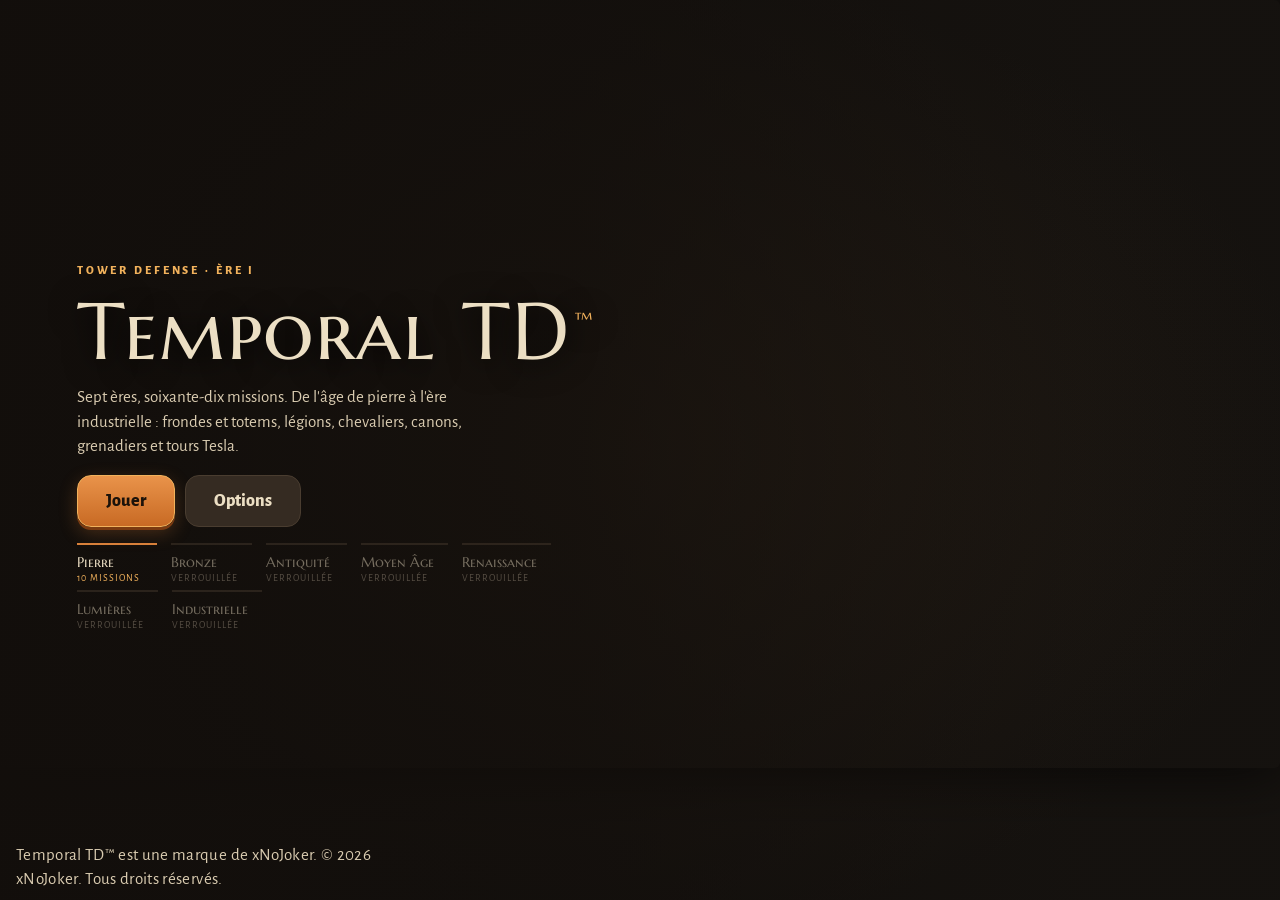
==== commit 212954d4: "Mise à jour 1.3.0" ====
--- a/index.html
+++ b/index.html
@@ -66,7 +66,7 @@
     <div class="tinner">
       <div class="eyebrow" id="tEyebrow">Tower defense · Ère I</div>
       <h1>Temporal TD<sup class="tm">™</sup></h1>
-      <p>Cinq ères, cinquante missions. Guidez votre peuple de l'âge de pierre à la Renaissance : frondes et totems, chars de bronze, légions, chevaliers et canons.</p>
+      <p>Sept ères, soixante-dix missions. De l'âge de pierre à l'ère industrielle : frondes et totems, légions, chevaliers, canons, grenadiers et tours Tesla.</p>
       <div class="cta"><button class="hbtn primary big" id="bPlay">Jouer</button><button class="hbtn big" id="bOptions">Options</button><button class="hbtn big" id="bInstall" hidden>Installer l'appli</button></div>
       <div class="timeline">
         <div class="era now"><b>Pierre</b><small>10 missions</small></div>
@@ -74,6 +74,8 @@
         <div class="era off"><b>Antiquité</b><small>Verrouillée</small></div>
         <div class="era off"><b>Moyen Âge</b><small>Verrouillée</small></div>
         <div class="era off"><b>Renaissance</b><small>Verrouillée</small></div>
+        <div class="era off"><b>Lumières</b><small>Verrouillée</small></div>
+        <div class="era off"><b>Industrielle</b><small>Verrouillée</small></div>
       </div>
     </div>
     <p class="legal">Temporal TD™ est une marque de xNoJoker. © 2026 xNoJoker. Tous droits réservés.</p>
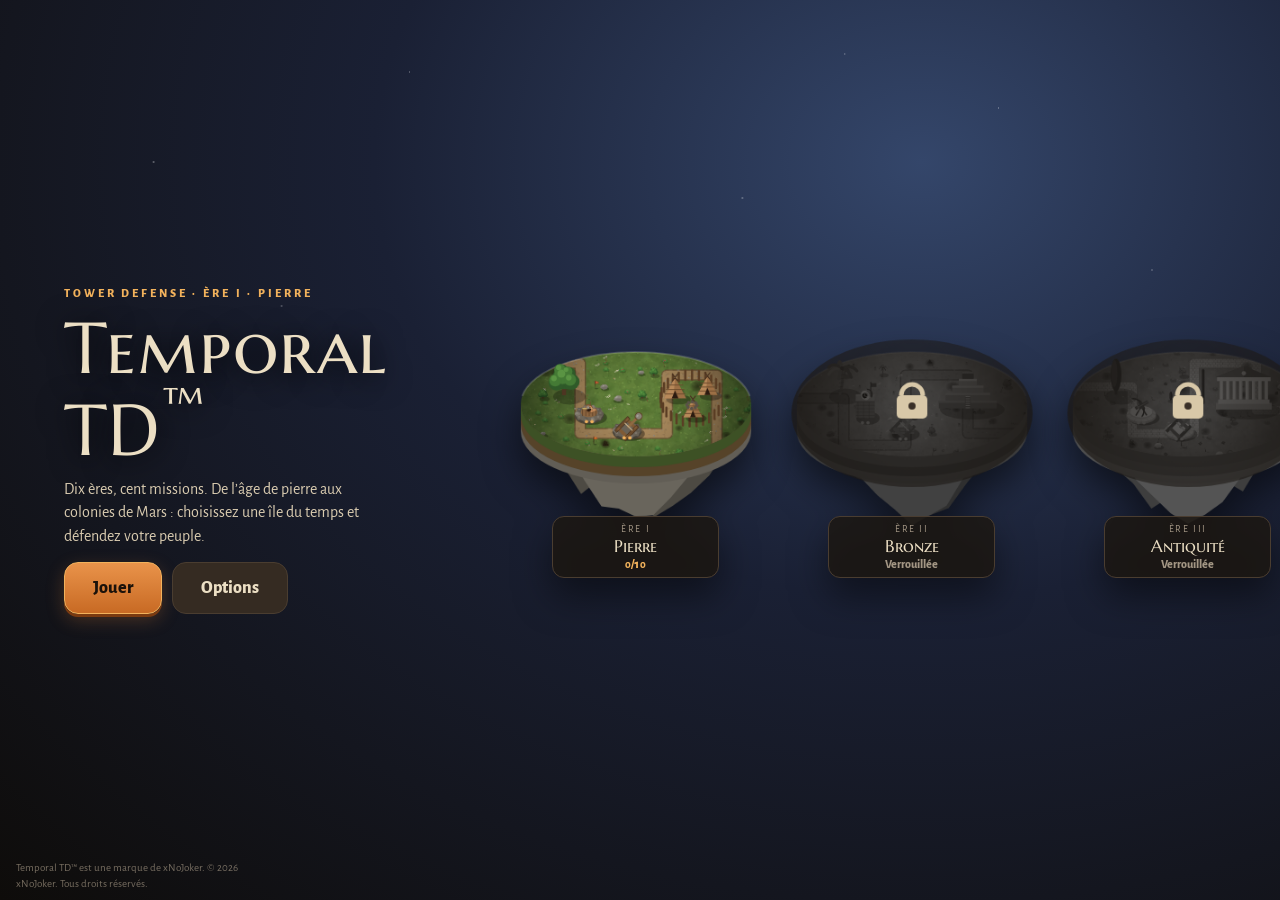
==== commit 163d4a5d: "Version 1.4.0" ====
--- a/index.html
+++ b/index.html
@@ -17,7 +17,7 @@
 <link rel="preconnect" href="https://fonts.googleapis.com">
 <link rel="preconnect" href="https://fonts.gstatic.com" crossorigin>
 <link rel="stylesheet" href="https://fonts.googleapis.com/css2?family=Marcellus+SC&family=Alegreya+Sans:wght@400;500;700;800&display=swap">
-<style>:root{--night:#15120f;--hide:#241e18;--hide-2:#352b22;--line:#4a3d30;--bone:#ecdfc4;--ash:#a39684;--ochre:#d8803a;--ochre-2:#f2b25c;--blood:#c4492f;--moss:#8fb253;--frost:#8fd3ff;--glass:rgba(24,19,15,.82);--f-display:"Marcellus SC","Trajan Pro",Georgia,serif;--f-body:"Alegreya Sans","Segoe UI",system-ui,sans-serif;--sl:env(safe-area-inset-left,0px);--sr:env(safe-area-inset-right,0px);--st:env(safe-area-inset-top,0px);--sb:env(safe-area-inset-bottom,0px);--side:96px;color-scheme:dark;}[hidden]{display:none!important}*{-webkit-tap-highlight-color:transparent;box-sizing:border-box}html,body{height:100%;margin:0;overflow:hidden;overscroll-behavior:none}body{background:var(--night);color:var(--bone);font-family:var(--f-body);font-size:15px;user-select:none;-webkit-user-select:none;-webkit-touch-callout:none;touch-action:none}button{font:inherit;color:inherit;cursor:pointer;border:0;background:none;padding:0}button:focus-visible{outline:2px solid var(--ochre-2);outline-offset:2px}svg.i{width:22px;height:22px;fill:none;stroke:currentColor;stroke-width:2.2;stroke-linecap:round;stroke-linejoin:round}#probe{position:fixed;visibility:hidden;pointer-events:none;padding:var(--st) var(--sr) var(--sb) var(--sl)}#app{position:fixed;inset:0;overflow:hidden;background:radial-gradient(ellipse at center,#241c14,var(--night) 75%)}#stage{position:absolute;inset:0}#cv{position:absolute;display:block;touch-action:none;filter:saturate(1.18) contrast(1.04);border-radius:6px;box-shadow:0 0 60px #000c}.hbtn{display:inline-flex;align-items:center;justify-content:center;gap:6px;min-height:40px;padding:8px 14px;border-radius:10px;background:var(--hide-2);border:1px solid var(--line);font-weight:800;font-size:15px;white-space:nowrap}.hbtn:hover{border-color:var(--ochre)}.hbtn.primary{background:linear-gradient(#e9934a,#c86a24);color:#1b120a;border-color:var(--ochre-2);box-shadow:0 3px 0 #7a3a10,0 6px 18px #d8803a44}.hbtn.primary:active{transform:translateY(2px);box-shadow:0 1px 0 #7a3a10}.hbtn[disabled]{opacity:.45;cursor:default}.big{min-height:52px;padding:12px 28px;font-size:18px;border-radius:14px}.ibtn{width:44px;height:44px;border-radius:12px;display:grid;place-items:center;background:var(--glass);border:1px solid var(--line);color:var(--bone)}.ibtn:active{transform:scale(.94)}.ibtn.on{border-color:var(--ochre-2);color:var(--ochre-2)}#hud{position:absolute;z-index:3;display:flex;gap:8px;font-variant-numeric:tabular-nums;pointer-events:none}#hud>*{pointer-events:auto}.chip{display:flex;align-items:center;gap:6px;padding:5px 10px;border-radius:999px;background:var(--glass);border:1px solid var(--line);font-weight:800;font-size:16px;line-height:1}.chip svg{width:18px;height:18px;flex:0 0 auto}.chip small{font-size:10px;font-weight:700;letter-spacing:.08em;text-transform:uppercase;color:var(--ash)}.mname{padding:6px 12px;border-radius:12px;background:var(--glass);border:1px solid var(--line);min-width:0}.mname small{display:block;font-size:10px;letter-spacing:.14em;text-transform:uppercase;color:var(--ash);white-space:nowrap;overflow:hidden;text-overflow:ellipsis}.mname span{display:block;font-family:var(--f-display);font-size:15px;white-space:nowrap;overflow:hidden;text-overflow:ellipsis}#bWave{position:relative;width:64px;height:64px;border-radius:50%;display:grid;place-items:center;background:radial-gradient(circle at 35% 30%,#f7b066,#c8601c);color:#1b120a;border:2px solid #ffd28a;box-shadow:0 4px 0 #7a3a10,0 0 24px #d8803a66}#bWave svg{width:26px;height:26px;fill:#1b120a;stroke:none}#bWave:active{transform:translateY(2px)}#bWave[disabled]{filter:grayscale(.8);opacity:.6;box-shadow:none}#bWave .cd{position:absolute;bottom:-6px;left:50%;transform:translateX(-50%);padding:1px 7px;border-radius:999px;background:#1b120a;color:var(--ochre-2);font-size:12px;font-weight:800;white-space:nowrap;border:1px solid var(--ochre)}#bWave .cd:empty{display:none}.hbtns{display:flex;gap:6px}.coin{position:fixed;z-index:30;width:16px;height:16px;border-radius:50%;pointer-events:none;background:radial-gradient(circle at 35% 30%,#fff6c0,#f2b23a 45%,#a8661a);box-shadow:0 0 10px #ffc24a99;border:1px solid #7a4a10}.chip.bump{animation:bump .25s ease-out}@keyframes bump{0%{transform:scale(1)}40%{transform:scale(1.18);border-color:#ffd27a;box-shadow:0 0 14px #ffc24a88}100%{transform:scale(1)}}#bar{position:absolute;z-index:3;display:flex;gap:6px}.tcard{position:relative;display:flex;flex-direction:column;align-items:center;gap:1px;padding:4px;border-radius:12px;background:var(--glass);border:1px solid var(--line);min-width:0}.tcard canvas{width:46px;height:46px;border-radius:9px;background:#2b241c}.tcard span{font-size:12px;font-weight:800;color:var(--ochre-2);font-variant-numeric:tabular-nums;line-height:1.1;white-space:nowrap}.tcard b{display:none}.tcard kbd{position:absolute;top:2px;right:5px;font:700 9px var(--f-body);color:var(--ash)}.tcard.on{border-color:var(--ochre-2);box-shadow:0 0 0 2px var(--ochre-2),0 0 18px #d8803a77;background:#3a2a1a}.tcard.poor span{color:var(--blood)}.tcard.locked{opacity:.38}.tcard.locked span{color:var(--ash);font-size:10px}#app.side #hud{left:var(--sl);top:0;bottom:0;width:var(--side);flex-direction:column;align-items:center;padding:calc(var(--st) + 8px) 6px calc(var(--sb) + 8px)}#app.side .mname{width:100%;text-align:center;padding:5px 6px}#app.side .mname span{font-size:12px}#app.side .chip{width:100%;justify-content:center;padding:5px 6px;font-size:15px}#app.side .chip small{display:none}#app.side #bWave{order:5;margin-top:4px;flex:0 0 auto}#app.side .hbtns{order:6;margin-top:auto!important}#app.side #hud>*{flex-shrink:0}#app.side .hbtns{flex-wrap:wrap;justify-content:center;margin-top:8px}#app.side .hbtns .ibtn{width:40px;height:40px}#app.side #bar{right:var(--sr);top:0;bottom:0;width:var(--side);flex-direction:column;justify-content:center;padding:calc(var(--st) + 6px) 8px calc(var(--sb) + 6px);overflow-y:auto}#app.side .tcard{width:100%;flex:0 1 auto}#app.side #bar{gap:4px;scrollbar-width:none}#app.side #bar::-webkit-scrollbar{display:none}@media (max-height:520px){#app.side .tcard canvas{width:36px;height:36px}#app.side .tcard{padding:3px}#app.side .tcard span{font-size:11px}#app.side .tcard kbd{display:none}#app.side #bar{padding-top:2px;padding-bottom:2px}#app.side .chip{font-size:14px;padding:4px 6px}#app.side .mname{display:none}#app.side #bWave{width:56px;height:56px}}#app.side[data-h=s] #bar,#app.side[data-h=xs] #bar{display:grid;grid-template-columns:1fr 1fr;align-content:center;gap:4px;padding:4px 4px}#app.side[data-h=s] .tcard,#app.side[data-h=xs] .tcard{padding:2px;border-radius:9px}#app.side[data-h=s] .tcard canvas{width:32px;height:32px}#app.side[data-h=xs] .tcard canvas{width:28px;height:28px}#app.side[data-h=s] .tcard span,#app.side[data-h=xs] .tcard span{font-size:12px}#app.side[data-h=s] .tcard span small,#app.side[data-h=xs] .tcard span small{display:none}#app.side[data-h=xs] #hud{gap:4px;padding-top:calc(var(--st) + 4px);padding-bottom:calc(var(--sb) + 4px)}#app.side[data-h=xs] .chip{padding:3px 6px;font-size:13px}#app.side[data-h=xs] .chip svg{width:14px;height:14px}#app.side[data-h=xs] #bWave{width:46px;height:46px}#app.side[data-h=xs] #bWave svg{width:20px;height:20px}#app.side[data-h=xs] #bWave .cd{font-size:10px;bottom:-5px}#app.side[data-h=xs] .hbtns{display:grid;grid-template-columns:repeat(2,34px);gap:4px}#app.side[data-h=xs] .hbtns .ibtn{width:34px;height:34px;border-radius:9px}#app.side[data-h=xs] .hbtns svg.i{width:18px;height:18px}#app.side[data-h=s] .hbtns .ibtn{width:36px;height:36px}#app.stack #hud{left:calc(var(--sl) + 10px);right:calc(var(--sr) + 10px);top:calc(var(--st) + 8px);align-items:center;flex-wrap:nowrap}#app.stack .mname{margin-right:auto;max-width:34vw}#app.stack #bWave{width:52px;height:52px}#app.stack #bar{left:50%;transform:translateX(-50%);bottom:calc(var(--sb) + 8px);max-width:calc(100% - 20px);overflow-x:auto}#app.stack .tcard{flex-direction:row;padding:4px 12px 4px 4px;gap:8px}#app.stack .tcard b{display:block;font-size:13px;color:var(--bone);font-weight:700}#app.stack .tcard div{display:flex;flex-direction:column;align-items:flex-start}#tip{position:absolute;z-index:4;left:50%;transform:translateX(-50%);bottom:calc(var(--sb) + 10px);max-width:min(520px,70vw);padding:8px 14px;border-radius:12px;background:var(--glass);border:1px solid var(--ochre);font-size:13px;line-height:1.3;text-align:center;pointer-events:none}#tip b{color:var(--ochre-2)}#app.stack #tip{bottom:calc(var(--sb) + 84px)}#toast{position:absolute;z-index:4;left:50%;top:calc(var(--st) + 14px);transform:translateX(-50%);pointer-events:none;font-family:var(--f-display);font-size:clamp(20px,4vw,28px);letter-spacing:.06em;text-shadow:0 2px 12px #000,0 0 30px #d8803a88;opacity:0;transition:opacity .4s;text-align:center;white-space:nowrap}#toast.on{opacity:1}#toast small{display:block;font-family:var(--f-body);font-size:13px;letter-spacing:.12em;text-transform:uppercase;color:var(--ochre-2)}#app.stack #toast{top:calc(var(--st) + 70px)}#sel{position:absolute;z-index:5;width:250px;max-width:calc(100% - 24px);max-height:calc(100% - 20px - var(--st) - var(--sb));overflow-y:auto;background:#1d1813f2;border:1px solid var(--line);border-radius:14px;padding:12px;display:flex;flex-direction:column;gap:8px;box-shadow:0 8px 30px #000a;touch-action:pan-y}#app.side #sel{right:calc(var(--side) + var(--sr) + 8px);top:calc(var(--st) + 10px)}#app.stack #sel{right:calc(var(--sr) + 12px);top:calc(var(--st) + 76px)}#sel .shead{display:flex;align-items:flex-start;gap:8px}#sel .shead div{flex:1;min-width:0}#sel h3{margin:0;font-family:var(--f-display);font-weight:400;font-size:18px;line-height:1.1}#sel .lv{font-size:11px;letter-spacing:.12em;text-transform:uppercase;color:var(--ochre-2)}#sel .ibtn{width:32px;height:32px;border-radius:9px;flex:0 0 auto}#sel dl{margin:0;display:grid;grid-template-columns:auto 1fr;gap:2px 10px;font-size:13px;font-variant-numeric:tabular-nums}#sel dt{color:var(--ash)}#sel dd{margin:0;text-align:right;font-weight:700}#sel dd em{font-style:normal;color:var(--moss)}#sel .row{display:flex;gap:6px}#sel .row .hbtn{flex:1;font-size:13px;padding:6px 8px;min-height:38px}#sel .desc{font-size:12px;color:var(--ash);margin:0;line-height:1.3}.abil{display:flex;flex-direction:column;gap:4px;padding:8px;border-radius:10px;background:#2a2119;border:1px solid #5a4630}.abh{display:flex;justify-content:space-between;align-items:baseline;gap:8px}.abh b{font-family:var(--f-display);font-weight:400;font-size:14px;color:var(--ochre-2)}.abh span{font-size:11px;letter-spacing:.1em;color:var(--ochre-2);font-weight:800}.abil p{margin:0;font-size:12px;line-height:1.3}.abil .anext{color:var(--moss)}.abil .anext:empty{display:none}.hbtn.ab{background:#4a3520;border-color:var(--ochre);font-size:13px;min-height:36px}#sTarget{font-size:13px;min-height:36px}.screen{position:absolute;inset:0;z-index:10;overflow:auto;touch-action:pan-x pan-y;-webkit-overflow-scrolling:touch}#title{display:flex;align-items:center;background:linear-gradient(90deg,#120e0bf2 0%,#120e0bb8 45%,#120e0b10 85%)}.tinner{padding:calc(var(--st) + 24px) 20px calc(var(--sb) + 24px) calc(var(--sl) + clamp(20px,6vw,80px));max-width:640px;display:flex;flex-direction:column;gap:16px}.eyebrow{font-size:12px;letter-spacing:.24em;text-transform:uppercase;color:var(--ochre-2);font-weight:800}#title h1{margin:0;font-family:var(--f-display);font-weight:400;font-size:clamp(38px,7vw,80px);line-height:.95;letter-spacing:.02em;text-shadow:0 4px 30px #000}#title p{margin:0;font-size:17px;line-height:1.45;color:#d9cbb0;max-width:44ch}.cta{display:flex;gap:10px;flex-wrap:wrap}.timeline{display:flex;flex-wrap:wrap}.era{display:flex;flex-direction:column;gap:1px;padding:8px 14px 6px 0;margin-right:14px;border-top:2px solid var(--line);min-width:80px}.era b{font-family:var(--f-display);font-weight:400;font-size:14px}.era small{font-size:10px;letter-spacing:.1em;text-transform:uppercase;color:var(--ash)}.tm{font-size:.32em;vertical-align:super;margin-left:4px;color:var(--ochre-2)}.legal{position:absolute;left:calc(var(--sl) + 16px);right:16px;bottom:calc(var(--sb) + 8px);margin:0;font-size:11px;color:#a39684b0;letter-spacing:.02em}.era.now{border-top-color:var(--ochre)}.era.now small{color:var(--ochre-2)}.era.off{opacity:.45}#eras{background:radial-gradient(ellipse at 30% 0%,#3a2a1a 0%,#15120f 65%);padding:calc(var(--st) + 16px) calc(var(--sr) + 16px) calc(var(--sb) + 16px) calc(var(--sl) + 16px)}.ewrap{max-width:1100px;margin:0 auto;display:flex;flex-direction:column;gap:14px}.ehead{display:flex;align-items:center;gap:14px}.ehead>div{flex:1;min-width:0}.ehead h2{margin:0;font-family:var(--f-display);font-weight:400;font-size:clamp(26px,4.5vw,42px);line-height:1}.ehead p{margin:4px 0 0;color:var(--ash);max-width:70ch;font-size:14px}.etabs{display:flex;gap:8px;overflow-x:auto;padding-bottom:2px;scrollbar-width:none}.etab{flex:1 0 120px;display:flex;flex-direction:column;gap:1px;padding:8px 12px;border-radius:12px;background:var(--hide);border:1px solid var(--line);text-align:left}.etab span{font-size:10px;letter-spacing:.14em;text-transform:uppercase;color:var(--ash)}.etab b{font-family:var(--f-display);font-weight:400;font-size:17px;white-space:nowrap}.etab small{font-size:12px;color:var(--ochre-2);font-variant-numeric:tabular-nums}.etab.on{border-color:var(--ochre-2);background:var(--hide-2);box-shadow:0 0 0 1px var(--ochre-2)}.etab.locked{opacity:.4}.etab.locked small{color:var(--ash)}.mgrid{display:grid;grid-template-columns:repeat(5,minmax(0,1fr));gap:10px}.mcard{display:flex;flex-direction:column;border-radius:12px;overflow:hidden;background:var(--hide);border:1px solid var(--line);text-align:left;transition:transform .15s,border-color .15s;min-width:0}.mcard canvas{width:100%;aspect-ratio:20/12;display:block;background:#222}.mcard .mb{padding:6px 10px 10px;display:flex;flex-direction:column;gap:2px}.mcard .num{font-size:10px;letter-spacing:.14em;text-transform:uppercase;color:var(--ash)}.mcard b{font-family:var(--f-display);font-weight:400;font-size:15px;line-height:1.15}.stars{color:var(--ochre-2);letter-spacing:2px;font-size:14px}.stars i{font-style:normal;color:#5a4c3d}.mcard:active:not(.locked){transform:scale(.97)}.mcard.locked{opacity:.4}.mcard.next{border-color:var(--ochre);box-shadow:0 0 22px #d8803a44}.nextera{display:flex;gap:14px;align-items:center;padding:14px;border-radius:12px;border:1px dashed var(--line);background:#1b1612;text-align:left;width:100%}.nextera .ico{width:52px;height:52px;flex:0 0 auto;border-radius:50%;display:grid;place-items:center;background:radial-gradient(circle,#b9874a,#5a3a1c);color:#1b120a;font-family:var(--f-display);font-size:22px}.nextera.open{border-style:solid;border-color:var(--ochre)}.nextera div{min-width:0;flex:1}.nextera b{font-family:var(--f-display);font-weight:400;font-size:19px}.nextera p{margin:2px 0 0;color:var(--ash);font-size:14px}#modal{z-index:20;display:grid;place-items:center;background:#0b0907d0;padding:calc(var(--st) + 12px) 12px calc(var(--sb) + 12px)}.mbox{background:var(--hide);border:1px solid var(--line);border-radius:18px;padding:22px;max-width:460px;width:100%;max-height:100%;overflow:auto;text-align:center;display:flex;flex-direction:column;gap:12px;box-shadow:0 20px 80px #000}.mbox h2{margin:0;font-family:var(--f-display);font-weight:400;font-size:30px;line-height:1.05}.mbox p{margin:0;color:#d9cbb0;line-height:1.4}.mbox .stars{font-size:32px}.mbox .cta{justify-content:center}.menu{display:flex;flex-direction:column;gap:8px}.menu .hbtn{width:100%}.toggles{display:grid;grid-template-columns:1fr 1fr;gap:8px}#rotate{position:fixed;inset:0;z-index:50;display:none;flex-direction:column;align-items:center;justify-content:center;gap:16px;background:var(--night);text-align:center;padding:24px}#rotate svg{width:72px;height:72px;stroke:var(--ochre-2);animation:rot 2.4s ease-in-out infinite}#rotate b{font-family:var(--f-display);font-weight:400;font-size:26px}#rotate p{margin:0;color:var(--ash)}@keyframes rot{0%,30%{transform:rotate(0)}60%,100%{transform:rotate(-90deg)}}@media (orientation:portrait) and (max-width:820px){#rotate{display:flex}}@media (max-height:520px){#title h1{font-size:clamp(32px,6vw,52px)}#title p{font-size:14px}.tinner{gap:10px}.timeline{display:none}.big{min-height:46px;padding:10px 22px;font-size:16px}.ehead p{display:none}.ehead h2{font-size:24px}.ewrap{gap:8px}#eras{padding-top:calc(var(--st) + 8px)}.eyebrow{font-size:10px}.etab span{display:none}.etab small{font-size:11px}.mcard .mb{padding:4px 8px 6px}.mcard b{font-size:13px}.mcard .num{font-size:9px}.stars{font-size:12px}.nextera{padding:8px}.nextera .ico{width:40px;height:40px;font-size:18px}.nextera b{font-size:16px}.nextera p{font-size:12px}.mgrid{grid-auto-flow:column;grid-template-columns:none;grid-auto-columns:minmax(150px,19%);overflow-x:auto;scroll-snap-type:x mandatory;padding-bottom:4px}.mcard{scroll-snap-align:start}.etab{padding:5px 10px;flex-basis:96px}.etab b{font-size:14px}.mbox{padding:16px;gap:8px}.mbox h2{font-size:24px}.mbox p{font-size:14px}#sel{width:230px;padding:10px;gap:6px}}@media (max-width:700px) and (min-height:521px){.mgrid{grid-template-columns:repeat(2,minmax(0,1fr))}}@media (prefers-reduced-motion:reduce){.mcard{transition:none}#rotate svg{animation:none}}</style>
+<style>:root{--night:#15120f;--hide:#241e18;--hide-2:#352b22;--line:#4a3d30;--bone:#ecdfc4;--ash:#a39684;--ochre:#d8803a;--ochre-2:#f2b25c;--blood:#c4492f;--moss:#8fb253;--frost:#8fd3ff;--glass:rgba(24,19,15,.82);--f-display:"Marcellus SC","Trajan Pro",Georgia,serif;--f-body:"Alegreya Sans","Segoe UI",system-ui,sans-serif;--sl:env(safe-area-inset-left,0px);--sr:env(safe-area-inset-right,0px);--st:env(safe-area-inset-top,0px);--sb:env(safe-area-inset-bottom,0px);--side:96px;color-scheme:dark;}[hidden]{display:none!important}*{-webkit-tap-highlight-color:transparent;box-sizing:border-box}html,body{height:100%;margin:0;overflow:hidden;overscroll-behavior:none}body{background:var(--night);color:var(--bone);font-family:var(--f-body);font-size:15px;user-select:none;-webkit-user-select:none;-webkit-touch-callout:none;touch-action:none}button{font:inherit;color:inherit;cursor:pointer;border:0;background:none;padding:0}button:focus-visible{outline:2px solid var(--ochre-2);outline-offset:2px}svg.i{width:22px;height:22px;fill:none;stroke:currentColor;stroke-width:2.2;stroke-linecap:round;stroke-linejoin:round}#probe{position:fixed;visibility:hidden;pointer-events:none;padding:var(--st) var(--sr) var(--sb) var(--sl)}#app{position:fixed;inset:0;overflow:hidden;background:radial-gradient(ellipse at center,#241c14,var(--night) 75%)}#stage{position:absolute;inset:0}#cv{position:absolute;display:block;touch-action:none;filter:saturate(1.18) contrast(1.04);border-radius:6px;box-shadow:0 0 60px #000c}.hbtn{display:inline-flex;align-items:center;justify-content:center;gap:6px;min-height:40px;padding:8px 14px;border-radius:10px;background:var(--hide-2);border:1px solid var(--line);font-weight:800;font-size:15px;white-space:nowrap}.hbtn:hover{border-color:var(--ochre)}.hbtn.primary{background:linear-gradient(#e9934a,#c86a24);color:#1b120a;border-color:var(--ochre-2);box-shadow:0 3px 0 #7a3a10,0 6px 18px #d8803a44}.hbtn.primary:active{transform:translateY(2px);box-shadow:0 1px 0 #7a3a10}.hbtn[disabled]{opacity:.45;cursor:default}.big{min-height:52px;padding:12px 28px;font-size:18px;border-radius:14px}.ibtn{width:44px;height:44px;border-radius:12px;display:grid;place-items:center;background:var(--glass);border:1px solid var(--line);color:var(--bone)}.ibtn:active{transform:scale(.94)}.ibtn.on{border-color:var(--ochre-2);color:var(--ochre-2)}#hud{position:absolute;z-index:3;display:flex;gap:8px;font-variant-numeric:tabular-nums;pointer-events:none}#hud>*{pointer-events:auto}.chip{display:flex;align-items:center;gap:6px;padding:5px 10px;border-radius:999px;background:var(--glass);border:1px solid var(--line);font-weight:800;font-size:16px;line-height:1}.chip svg{width:18px;height:18px;flex:0 0 auto}.chip small{font-size:10px;font-weight:700;letter-spacing:.08em;text-transform:uppercase;color:var(--ash)}.mname{padding:6px 12px;border-radius:12px;background:var(--glass);border:1px solid var(--line);min-width:0}.mname small{display:block;font-size:10px;letter-spacing:.14em;text-transform:uppercase;color:var(--ash);white-space:nowrap;overflow:hidden;text-overflow:ellipsis}.mname span{display:block;font-family:var(--f-display);font-size:15px;white-space:nowrap;overflow:hidden;text-overflow:ellipsis}#bWave{position:relative;width:64px;height:64px;border-radius:50%;display:grid;place-items:center;background:radial-gradient(circle at 35% 30%,#f7b066,#c8601c);color:#1b120a;border:2px solid #ffd28a;box-shadow:0 4px 0 #7a3a10,0 0 24px #d8803a66}#bWave svg{width:26px;height:26px;fill:#1b120a;stroke:none}#bWave:active{transform:translateY(2px)}#bWave[disabled]{filter:grayscale(.8);opacity:.6;box-shadow:none}#bWave .cd{position:absolute;bottom:-6px;left:50%;transform:translateX(-50%);padding:1px 7px;border-radius:999px;background:#1b120a;color:var(--ochre-2);font-size:12px;font-weight:800;white-space:nowrap;border:1px solid var(--ochre)}#bWave .cd:empty{display:none}.hbtns{display:flex;gap:6px}.coin{position:fixed;z-index:30;width:16px;height:16px;border-radius:50%;pointer-events:none;background:radial-gradient(circle at 35% 30%,#fff6c0,#f2b23a 45%,#a8661a);box-shadow:0 0 10px #ffc24a99;border:1px solid #7a4a10}.chip.bump{animation:bump .25s ease-out}@keyframes bump{0%{transform:scale(1)}40%{transform:scale(1.18);border-color:#ffd27a;box-shadow:0 0 14px #ffc24a88}100%{transform:scale(1)}}#bar{position:absolute;z-index:3;display:flex;gap:6px}.tcard{position:relative;display:flex;flex-direction:column;align-items:center;gap:1px;padding:4px;border-radius:12px;background:var(--glass);border:1px solid var(--line);min-width:0}.tcard canvas{width:46px;height:46px;border-radius:9px;background:#2b241c}.tcard span{font-size:12px;font-weight:800;color:var(--ochre-2);font-variant-numeric:tabular-nums;line-height:1.1;white-space:nowrap}.tcard b{display:none}.tcard kbd{position:absolute;top:2px;right:5px;font:700 9px var(--f-body);color:var(--ash)}.tcard.on{border-color:var(--ochre-2);box-shadow:0 0 0 2px var(--ochre-2),0 0 18px #d8803a77;background:#3a2a1a}.tcard.poor span{color:var(--blood)}.tcard.locked{opacity:.38}.tcard.locked span{color:var(--ash);font-size:10px}#app.side #hud{left:var(--sl);top:0;bottom:0;width:var(--side);flex-direction:column;align-items:center;padding:calc(var(--st) + 8px) 6px calc(var(--sb) + 8px)}#app.side .mname{width:100%;text-align:center;padding:5px 6px}#app.side .mname span{font-size:12px}#app.side .chip{width:100%;justify-content:center;padding:5px 6px;font-size:15px}#app.side .chip small{display:none}#app.side #bWave{order:5;margin-top:4px;flex:0 0 auto}#app.side .hbtns{order:6;margin-top:auto!important}#app.side #hud>*{flex-shrink:0}#app.side .hbtns{flex-wrap:wrap;justify-content:center;margin-top:8px}#app.side .hbtns .ibtn{width:40px;height:40px}#app.side #bar{right:var(--sr);top:0;bottom:0;width:var(--side);flex-direction:column;justify-content:center;padding:calc(var(--st) + 6px) 8px calc(var(--sb) + 6px);overflow-y:auto}#app.side .tcard{width:100%;flex:0 1 auto}#app.side #bar{gap:4px;scrollbar-width:none}#app.side #bar::-webkit-scrollbar{display:none}@media (max-height:520px){#app.side .tcard canvas{width:36px;height:36px}#app.side .tcard{padding:3px}#app.side .tcard span{font-size:11px}#app.side .tcard kbd{display:none}#app.side #bar{padding-top:2px;padding-bottom:2px}#app.side .chip{font-size:14px;padding:4px 6px}#app.side .mname{display:none}#app.side #bWave{width:56px;height:56px}}#app.side[data-h=s] #bar,#app.side[data-h=xs] #bar{display:grid;grid-template-columns:1fr 1fr;align-content:center;gap:4px;padding:4px 4px}#app.side[data-h=s] .tcard,#app.side[data-h=xs] .tcard{padding:2px;border-radius:9px}#app.side[data-h=s] .tcard canvas{width:32px;height:32px}#app.side[data-h=xs] .tcard canvas{width:28px;height:28px}#app.side[data-h=s] .tcard span,#app.side[data-h=xs] .tcard span{font-size:12px}#app.side[data-h=s] .tcard span small,#app.side[data-h=xs] .tcard span small{display:none}#app.side[data-h=xs] #hud{gap:4px;padding-top:calc(var(--st) + 4px);padding-bottom:calc(var(--sb) + 4px)}#app.side[data-h=xs] .chip{padding:3px 6px;font-size:13px}#app.side[data-h=xs] .chip svg{width:14px;height:14px}#app.side[data-h=xs] #bWave{width:46px;height:46px}#app.side[data-h=xs] #bWave svg{width:20px;height:20px}#app.side[data-h=xs] #bWave .cd{font-size:10px;bottom:-5px}#app.side[data-h=xs] .hbtns{display:grid;grid-template-columns:repeat(2,34px);gap:4px}#app.side[data-h=xs] .hbtns .ibtn{width:34px;height:34px;border-radius:9px}#app.side[data-h=xs] .hbtns svg.i{width:18px;height:18px}#app.side[data-h=s] .hbtns .ibtn{width:36px;height:36px}#app.stack #hud{left:calc(var(--sl) + 10px);right:calc(var(--sr) + 10px);top:calc(var(--st) + 8px);align-items:center;flex-wrap:nowrap}#app.stack .mname{margin-right:auto;max-width:34vw}#app.stack #bWave{width:52px;height:52px}#app.stack #bar{left:50%;transform:translateX(-50%);bottom:calc(var(--sb) + 8px);max-width:calc(100% - 20px);overflow-x:auto}#app.stack .tcard{flex-direction:row;padding:4px 12px 4px 4px;gap:8px}#app.stack .tcard b{display:block;font-size:13px;color:var(--bone);font-weight:700}#app.stack .tcard div{display:flex;flex-direction:column;align-items:flex-start}#tip{position:absolute;z-index:4;left:50%;transform:translateX(-50%);bottom:calc(var(--sb) + 10px);max-width:min(520px,70vw);padding:8px 14px;border-radius:12px;background:var(--glass);border:1px solid var(--ochre);font-size:13px;line-height:1.3;text-align:center;pointer-events:none}#tip b{color:var(--ochre-2)}#app.stack #tip{bottom:calc(var(--sb) + 84px)}#toast{position:absolute;z-index:4;left:50%;top:calc(var(--st) + 14px);transform:translateX(-50%);pointer-events:none;font-family:var(--f-display);font-size:clamp(20px,4vw,28px);letter-spacing:.06em;text-shadow:0 2px 12px #000,0 0 30px #d8803a88;opacity:0;transition:opacity .4s;text-align:center;white-space:nowrap}#toast.on{opacity:1}#toast small{display:block;font-family:var(--f-body);font-size:13px;letter-spacing:.12em;text-transform:uppercase;color:var(--ochre-2)}#app.stack #toast{top:calc(var(--st) + 70px)}#sel{position:absolute;z-index:5;width:250px;max-width:calc(100% - 24px);max-height:calc(100% - 20px - var(--st) - var(--sb));overflow-y:auto;background:#1d1813f2;border:1px solid var(--line);border-radius:14px;padding:12px;display:flex;flex-direction:column;gap:8px;box-shadow:0 8px 30px #000a;touch-action:pan-y}#app.side #sel{right:calc(var(--side) + var(--sr) + 8px);top:calc(var(--st) + 10px)}#app.stack #sel{right:calc(var(--sr) + 12px);top:calc(var(--st) + 76px)}#sel .shead{display:flex;align-items:flex-start;gap:8px}#sel .shead div{flex:1;min-width:0}#sel h3{margin:0;font-family:var(--f-display);font-weight:400;font-size:18px;line-height:1.1}#sel .lv{font-size:11px;letter-spacing:.12em;text-transform:uppercase;color:var(--ochre-2)}#sel .ibtn{width:32px;height:32px;border-radius:9px;flex:0 0 auto}#sel dl{margin:0;display:grid;grid-template-columns:auto 1fr;gap:2px 10px;font-size:13px;font-variant-numeric:tabular-nums}#sel dt{color:var(--ash)}#sel dd{margin:0;text-align:right;font-weight:700}#sel dd em{font-style:normal;color:var(--moss)}#sel .row{display:flex;gap:6px}#sel .row .hbtn{flex:1;font-size:13px;padding:6px 8px;min-height:38px}#sel .desc{font-size:12px;color:var(--ash);margin:0;line-height:1.3}.abil{display:flex;flex-direction:column;gap:4px;padding:8px;border-radius:10px;background:#2a2119;border:1px solid #5a4630}.abh{display:flex;justify-content:space-between;align-items:baseline;gap:8px}.abh b{font-family:var(--f-display);font-weight:400;font-size:14px;color:var(--ochre-2)}.abh span{font-size:11px;letter-spacing:.1em;color:var(--ochre-2);font-weight:800}.abil p{margin:0;font-size:12px;line-height:1.3}.abil .anext{color:var(--moss)}.abil .anext:empty{display:none}.hbtn.ab{background:#4a3520;border-color:var(--ochre);font-size:13px;min-height:36px}#sTarget{font-size:13px;min-height:36px}.screen{position:absolute;inset:0;z-index:10;overflow:auto;touch-action:pan-x pan-y;-webkit-overflow-scrolling:touch}#title{display:grid;grid-template-columns:minmax(260px,36%) 1fr;align-items:center;background:radial-gradient(ellipse at 72% 18%,#34466a 0%,#1a2034 42%,#0e0c0a 100%);overflow:hidden}#title .sky{position:absolute;inset:0;pointer-events:none;opacity:.8;background-image:radial-gradient(1.5px 1.5px at 12% 18%,#fff8,transparent),radial-gradient(1px 1px at 32% 8%,#fff9,transparent),radial-gradient(1.5px 1.5px at 58% 22%,#fff7,transparent),radial-gradient(1px 1px at 78% 12%,#fffa,transparent),radial-gradient(1.5px 1.5px at 90% 30%,#fff6,transparent),radial-gradient(1px 1px at 45% 40%,#fff5,transparent),radial-gradient(1px 1px at 66% 6%,#fff9,transparent),radial-gradient(1.5px 1.5px at 22% 34%,#fff6,transparent)}.tinner{position:relative;padding:calc(var(--st) + 24px) 12px calc(var(--sb) + 24px) calc(var(--sl) + clamp(20px,5vw,64px));display:flex;flex-direction:column;gap:14px;z-index:1}.eyebrow{font-size:12px;letter-spacing:.24em;text-transform:uppercase;color:var(--ochre-2);font-weight:800}#title h1{margin:0;font-family:var(--f-display);font-weight:400;font-size:clamp(36px,5.6vw,72px);line-height:.95;letter-spacing:.02em;text-shadow:0 4px 30px #000}#title p{margin:0;font-size:16px;line-height:1.45;color:#d9cbb0;max-width:40ch}.cta{display:flex;gap:10px;flex-wrap:wrap}.dioramas{position:relative;z-index:1;display:flex;align-items:center;gap:6px;overflow-x:auto;scroll-snap-type:x mandatory;padding:20px 40px calc(var(--sb) + 36px);scrollbar-width:none;height:100%}.dioramas::-webkit-scrollbar{display:none}.dio{flex:0 0 auto;width:clamp(170px,23vw,270px);scroll-snap-align:center;display:flex;flex-direction:column;align-items:center;gap:2px;animation:float 6s ease-in-out infinite;filter:drop-shadow(0 18px 18px #0008);transition:transform .2s}.dio canvas{width:100%;height:auto;display:block}.dio:hover:not(.locked),.dio:focus-visible{transform:scale(1.05);filter:drop-shadow(0 0 22px #f2b25c66) drop-shadow(0 18px 18px #0008)}.dio .dlabel{display:flex;flex-direction:column;align-items:center;margin-top:-18px;padding:6px 14px;border-radius:12px;background:#1d1813d9;border:1px solid var(--line);min-width:62%}.dio .dlabel small{font-size:10px;letter-spacing:.16em;text-transform:uppercase;color:var(--ash)}.dio .dlabel b{font-family:var(--f-display);font-weight:400;font-size:17px;white-space:nowrap}.dio .dlabel em{font-style:normal;font-size:12px;font-weight:800;color:var(--ochre-2);font-variant-numeric:tabular-nums}.dio.locked{cursor:default}.dio.locked .dlabel em{color:var(--ash)}@keyframes float{0%,100%{translate:0 -6px}50%{translate:0 6px}}#title .legal{position:absolute;left:calc(var(--sl) + 16px);bottom:calc(var(--sb) + 8px);margin:0;font-size:11px;color:#a39684b0;z-index:2}.era.now{border-top-color:var(--ochre)}.era.now small{color:var(--ochre-2)}.era.off{opacity:.45}#eras{background:radial-gradient(ellipse at 30% 0%,#3a2a1a 0%,#15120f 65%);padding:calc(var(--st) + 16px) calc(var(--sr) + 16px) calc(var(--sb) + 16px) calc(var(--sl) + 16px)}.ewrap{max-width:1100px;margin:0 auto;display:flex;flex-direction:column;gap:14px}.ehead{display:flex;align-items:center;gap:14px}.ehead>div{flex:1;min-width:0}.ehead h2{margin:0;font-family:var(--f-display);font-weight:400;font-size:clamp(26px,4.5vw,42px);line-height:1}.ehead p{margin:4px 0 0;color:var(--ash);max-width:70ch;font-size:14px}.etabs{display:flex;gap:8px;overflow-x:auto;padding-bottom:2px;scrollbar-width:none}.etab{flex:1 0 120px;display:flex;flex-direction:column;gap:1px;padding:8px 12px;border-radius:12px;background:var(--hide);border:1px solid var(--line);text-align:left}.etab span{font-size:10px;letter-spacing:.14em;text-transform:uppercase;color:var(--ash)}.etab b{font-family:var(--f-display);font-weight:400;font-size:17px;white-space:nowrap}.etab small{font-size:12px;color:var(--ochre-2);font-variant-numeric:tabular-nums}.etab.on{border-color:var(--ochre-2);background:var(--hide-2);box-shadow:0 0 0 1px var(--ochre-2)}.etab.locked{opacity:.4}.etab.locked small{color:var(--ash)}.mgrid{display:grid;grid-template-columns:repeat(5,minmax(0,1fr));gap:10px}.mcard{display:flex;flex-direction:column;border-radius:12px;overflow:hidden;background:var(--hide);border:1px solid var(--line);text-align:left;transition:transform .15s,border-color .15s;min-width:0}.mcard canvas{width:100%;aspect-ratio:20/12;display:block;background:#222}.mcard .mb{padding:6px 10px 10px;display:flex;flex-direction:column;gap:2px}.mcard .num{font-size:10px;letter-spacing:.14em;text-transform:uppercase;color:var(--ash)}.mcard b{font-family:var(--f-display);font-weight:400;font-size:15px;line-height:1.15}.stars{color:var(--ochre-2);letter-spacing:2px;font-size:14px}.stars i{font-style:normal;color:#5a4c3d}.mcard:active:not(.locked){transform:scale(.97)}.mcard.locked{opacity:.4}.mcard.next{border-color:var(--ochre);box-shadow:0 0 22px #d8803a44}.nextera{display:flex;gap:14px;align-items:center;padding:14px;border-radius:12px;border:1px dashed var(--line);background:#1b1612;text-align:left;width:100%}.nextera .ico{width:52px;height:52px;flex:0 0 auto;border-radius:50%;display:grid;place-items:center;background:radial-gradient(circle,#b9874a,#5a3a1c);color:#1b120a;font-family:var(--f-display);font-size:22px}.nextera.open{border-style:solid;border-color:var(--ochre)}.nextera div{min-width:0;flex:1}.nextera b{font-family:var(--f-display);font-weight:400;font-size:19px}.nextera p{margin:2px 0 0;color:var(--ash);font-size:14px}#modal{z-index:20;display:grid;place-items:center;background:#0b0907d0;padding:calc(var(--st) + 12px) 12px calc(var(--sb) + 12px)}.mbox{background:var(--hide);border:1px solid var(--line);border-radius:18px;padding:22px;max-width:460px;width:100%;max-height:100%;overflow:auto;text-align:center;display:flex;flex-direction:column;gap:12px;box-shadow:0 20px 80px #000}.mbox h2{margin:0;font-family:var(--f-display);font-weight:400;font-size:30px;line-height:1.05}.mbox p{margin:0;color:#d9cbb0;line-height:1.4}.mbox .stars{font-size:32px}.mbox .cta{justify-content:center}.menu{display:flex;flex-direction:column;gap:8px}.menu .hbtn{width:100%}.toggles{display:grid;grid-template-columns:1fr 1fr;gap:8px}#rotate{position:fixed;inset:0;z-index:50;display:none;flex-direction:column;align-items:center;justify-content:center;gap:16px;background:var(--night);text-align:center;padding:24px}#rotate svg{width:72px;height:72px;stroke:var(--ochre-2);animation:rot 2.4s ease-in-out infinite}#rotate b{font-family:var(--f-display);font-weight:400;font-size:26px}#rotate p{margin:0;color:var(--ash)}@keyframes rot{0%,30%{transform:rotate(0)}60%,100%{transform:rotate(-90deg)}}@media (orientation:portrait) and (max-width:820px){#rotate{display:flex}}@media (max-height:520px){#title{grid-template-columns:minmax(220px,34%) 1fr}#title h1{font-size:clamp(28px,5vw,46px)}#title p{font-size:13px}.dio{width:clamp(140px,21vw,200px)}.dio .dlabel b{font-size:14px}.dioramas{padding:10px 20px calc(var(--sb) + 26px)}.tinner{gap:10px}.timeline{display:none}.big{min-height:46px;padding:10px 22px;font-size:16px}.ehead p{display:none}.ehead h2{font-size:24px}.ewrap{gap:8px}#eras{padding-top:calc(var(--st) + 8px)}.eyebrow{font-size:10px}.etab span{display:none}.etab small{font-size:11px}.mcard .mb{padding:4px 8px 6px}.mcard b{font-size:13px}.mcard .num{font-size:9px}.stars{font-size:12px}.nextera{padding:8px}.nextera .ico{width:40px;height:40px;font-size:18px}.nextera b{font-size:16px}.nextera p{font-size:12px}.mgrid{grid-auto-flow:column;grid-template-columns:none;grid-auto-columns:minmax(150px,19%);overflow-x:auto;scroll-snap-type:x mandatory;padding-bottom:4px}.mcard{scroll-snap-align:start}.etab{padding:5px 10px;flex-basis:96px}.etab b{font-size:14px}.mbox{padding:16px;gap:8px}.mbox h2{font-size:24px}.mbox p{font-size:14px}#sel{width:230px;padding:10px;gap:6px}}@media (max-width:700px) and (min-height:521px){.mgrid{grid-template-columns:repeat(2,minmax(0,1fr))}}@media (prefers-reduced-motion:reduce){.dio{animation:none}.mcard{transition:none}#rotate svg{animation:none}}</style>
 </head>
 <body>
 <svg width="0" height="0" style="position:absolute">
@@ -63,21 +63,14 @@
   </header>
   <nav id="bar" hidden></nav>
   <section id="title" class="screen">
+    <div class="sky" aria-hidden="true"></div>
     <div class="tinner">
       <div class="eyebrow" id="tEyebrow">Tower defense · Ère I</div>
       <h1>Temporal TD<sup class="tm">™</sup></h1>
-      <p>Sept ères, soixante-dix missions. De l'âge de pierre à l'ère industrielle : frondes et totems, légions, chevaliers, canons, grenadiers et tours Tesla.</p>
-      <div class="cta"><button class="hbtn primary big" id="bPlay">Jouer</button><button class="hbtn big" id="bOptions">Options</button><button class="hbtn big" id="bInstall" hidden>Installer l'appli</button></div>
-      <div class="timeline">
-        <div class="era now"><b>Pierre</b><small>10 missions</small></div>
-        <div class="era off"><b>Bronze</b><small>Verrouillée</small></div>
-        <div class="era off"><b>Antiquité</b><small>Verrouillée</small></div>
-        <div class="era off"><b>Moyen Âge</b><small>Verrouillée</small></div>
-        <div class="era off"><b>Renaissance</b><small>Verrouillée</small></div>
-        <div class="era off"><b>Lumières</b><small>Verrouillée</small></div>
-        <div class="era off"><b>Industrielle</b><small>Verrouillée</small></div>
-      </div>
+      <p>Dix ères, cent missions. De l’âge de pierre aux colonies de Mars : choisissez une île du temps et défendez votre peuple.</p>
+      <div class="cta"><button class="hbtn primary big" id="bPlay">Jouer</button><button class="hbtn big" id="bOptions">Options</button><button class="hbtn big" id="bInstall" hidden>Installer l’appli</button></div>
     </div>
+    <div class="dioramas" id="dioramas"></div>
     <p class="legal">Temporal TD™ est une marque de xNoJoker. © 2026 xNoJoker. Tous droits réservés.</p>
   </section>
   <section id="eras" class="screen" hidden>
